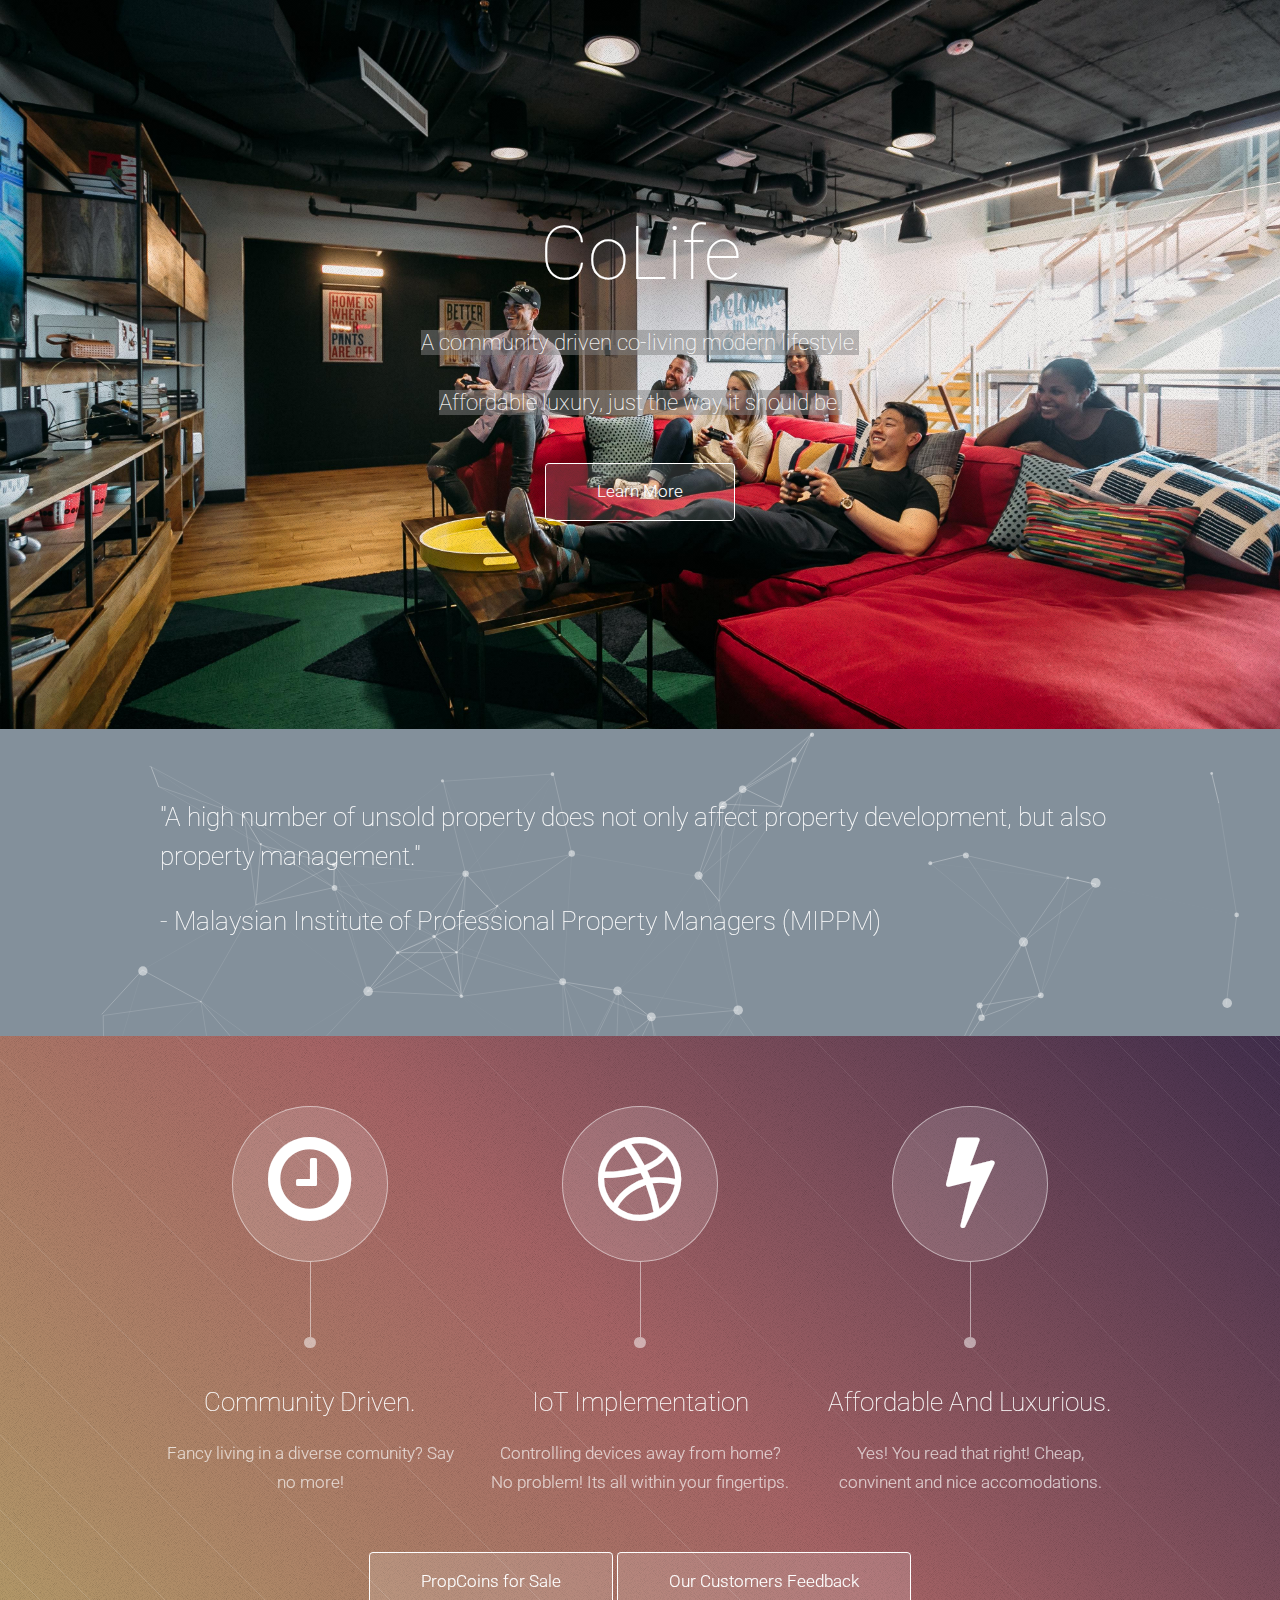
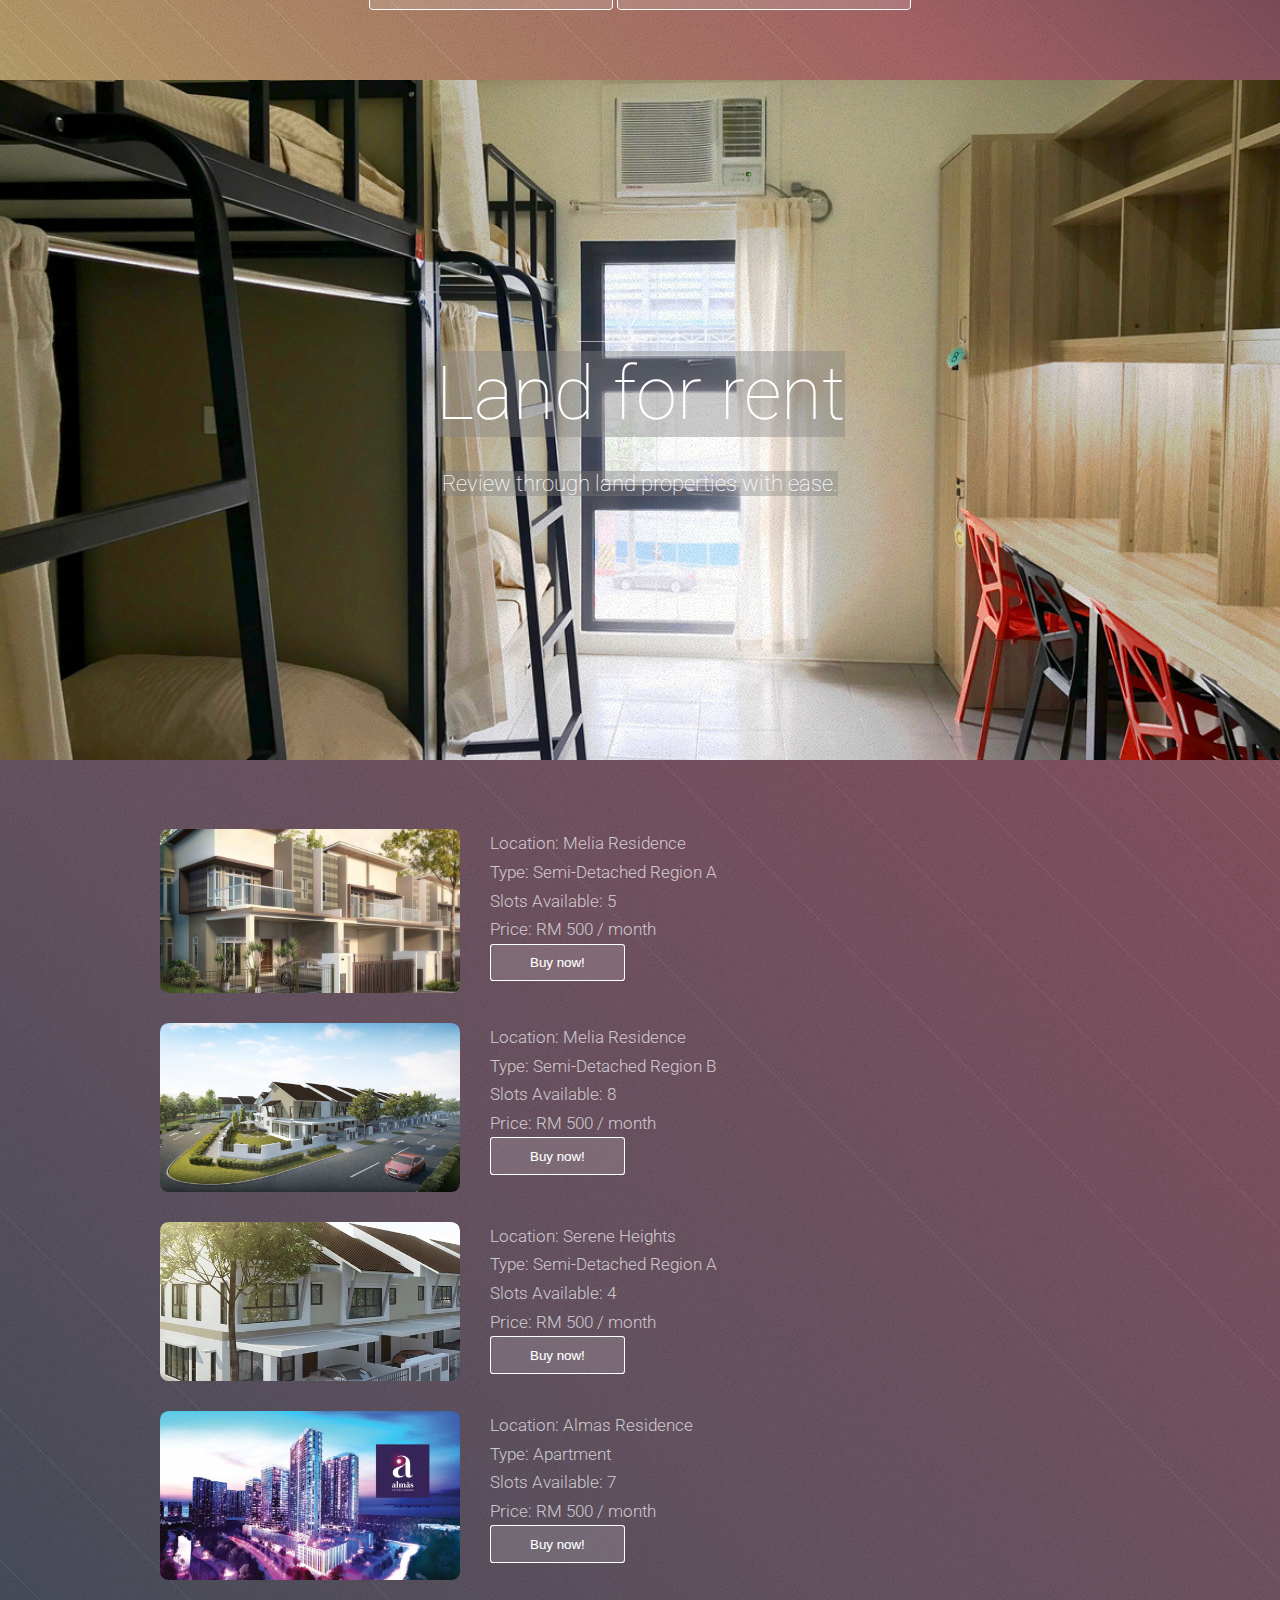
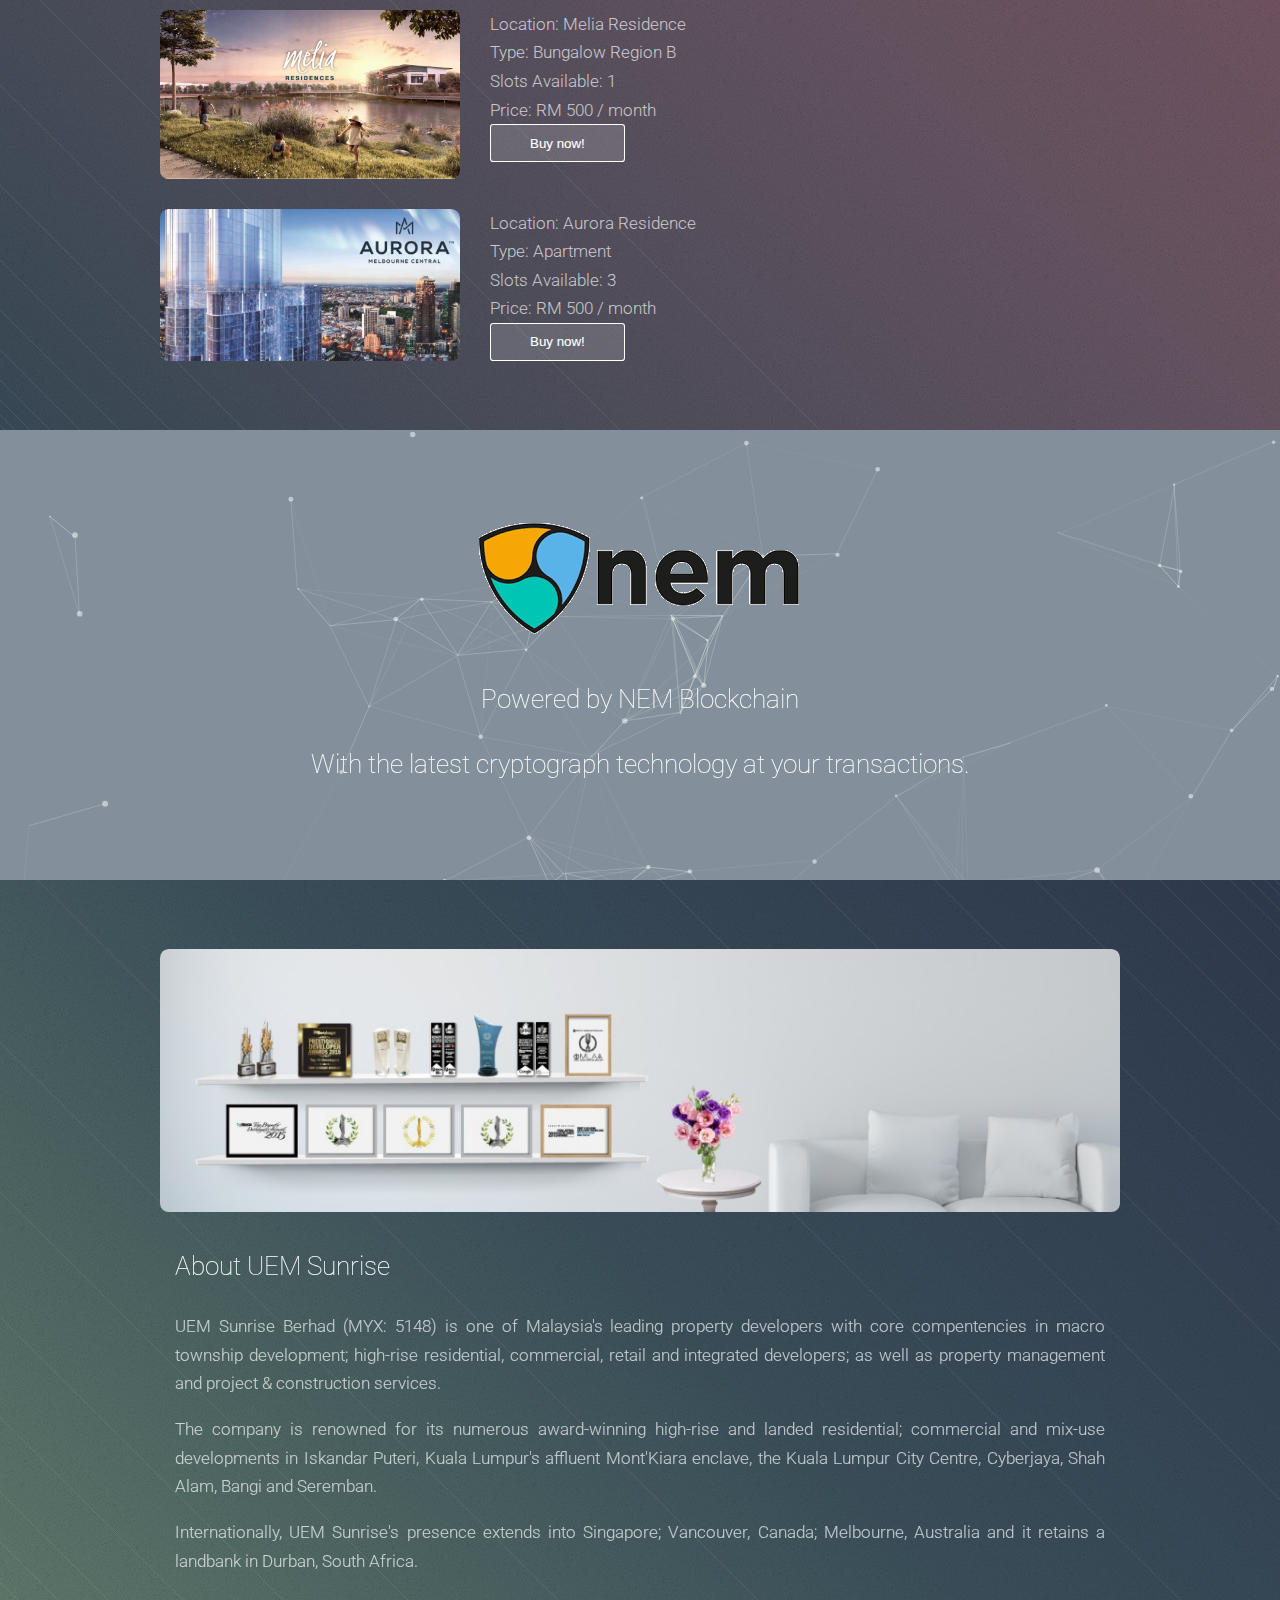
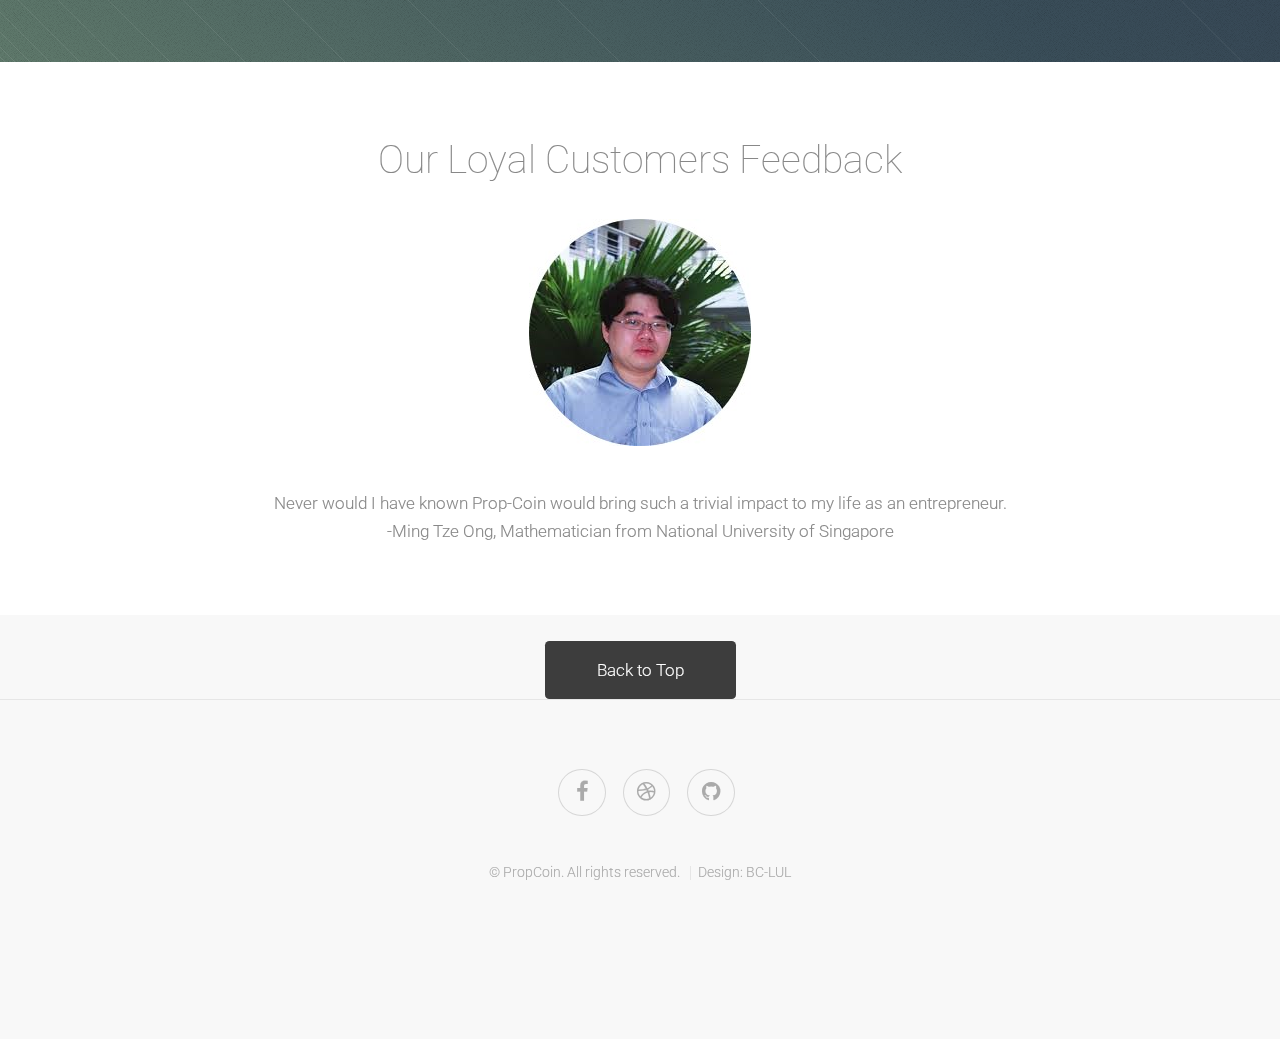
==== index.html @ ca96c5ba "lul" ====
﻿<!DOCTYPE HTML>
<!--
	Tessellate by HTML5 UP
	html5up.net | @ajlkn
	Free for personal and commercial use under the CCA 3.0 license (html5up.net/license)
-->
<html>
<head>
    <title>PI LUL - CoLife</title>
    <meta charset="utf-8" />
    <meta name="viewport" content="width=device-width, initial-scale=1, user-scalable=no" />
    <link rel="stylesheet" href="assets/css/main.css" />
	<link rel="shortcut icon" type="image/x-icon" href="https://static.squarespace.com/universal/default-favicon.ico">
</head>
<body class="is-preload">

    <!-- Header -->
    <section id="header" class="dark">
        <header>
            <h1>CoLife</h1>
            <p><span>A community driven co-living modern lifestyle.</span></p>
            <p><span>Affordable luxury, just the way it should be.</span></p>
        </header>
        <footer>
            <a href="#first" class="button scrolly">Learn More</a>
        </footer>
    </section>
    <!-- First -->
    <section id="first" class="main">
        <div class="content">
            <div id="particles-js"></div> 
            <div class="container">
                <h3 style="color:white" >"A high number of unsold property does not only affect property development, but also property management."</h3>
                <h3 style="color:white" >- Malaysian Institute of Professional Property Managers (MIPPM)</h3>
            </div>
        </div>
        <div class="content dark style1 featured">
            <div class="container">
                <div class="row">
                    <div class="col-4 col-12-narrow">
                        <section>
                            <span class="feature-icon"><span class="icon fa-clock-o"></span></span>
                            <header>
                                <h3>Community Driven.</h3>
                            </header>
                            <p>Fancy living in a diverse comunity? Say no more! </p>
                        </section>
                    </div>
                    <div class="col-4 col-12-narrow">
                        <section>
                            <span class="feature-icon"><span class="icon fa-dribbble"></span></span>
                            <header>
                                <h3>IoT Implementation</h3>
                            </header>
                            <p>Controlling devices away from home? No problem! Its all within your fingertips.</p>
                        </section>
                    </div>
                    <div class="col-4 col-12-narrow">
                        <section>
                            <span class="feature-icon"><span class="icon fa-bolt"></span></span>
                            <header>
                                <h3>Affordable And Luxurious.</h3>
                            </header>
                            <p>Yes! You read that right! Cheap, convinent and nice accomodations. </p>
                        </section>
                    </div>
                    <div class="col-12">
                        <footer>
                            <a href="#secondhalf" class="button scrolly">PropCoins for Sale</a>
                            <a href="#second" class="button scrolly">Our Customers Feedback</a>
                        </footer>
                    </div>
                </div>
            </div>
        </div>
    </section>

    <!--secondhalf-->
    <section id="secondhalf" class="main">
            <div id="body" class="dark" >
                <header>
                    <h2>__________________</h2>
                    <h1><span>Land for rent</span></h1>
                    <p><span>Review through land properties with ease.</span></p>
                </header>
            </div>
        <div class="content dark style2">
            <div class="container">
                <div class="row">
                    <div class="col-8 col-12-narrow">
                        <div class="row">
                            <div class="col-6"><a href="property.html" class="image fit"><img src="images/Melia_Thumbnail.jpg" alt="" /></a></div>
                            
							<div class="col-6">
                                <ln>
                                    Location: Melia Residence 
                                </ln>
                                <br />
                                <ln>
                                    Type: Semi-Detached Region A
                                </ln>
                                <br />
                                <ln>
                                    Slots Available: 5
                                </ln>
                                <br />
                                <ln>
                                    Price: RM 500 / month
                                </ln>
                                <br>
								<button onclick="location.href='property.html'">Buy now!</button>
                            </div>
                            <div class="col-6"><a href="property.html" class="image fit"><img src="images/Dahlia-Type-A-1-1-1024x576.jpg" alt="" /></a></div>
                            <div class="col-6">
                                <ln>
                                    Location: Melia Residence
                                </ln>
                                <br />
                                <ln>
                                    Type: Semi-Detached Region B
                                </ln>
                                <br />
                                <ln>
                                    Slots Available: 8
                                </ln>
                                <br />
                                <ln>
                                    Price: RM 500 / month
                                </ln>
                                <br>
                                <button onclick="location.href='property.html'">Buy now!</button>
                            </div>
                            <div class="col-6"><a href="property.html" class="image fit"><img src="images/Dahlia-Type-B-711x300.jpg" alt="" /></a></div>
                            <div class="col-6">
                                <ln>
                                    Location: Serene Heights
                                </ln>
                                <br />
                                <ln>
                                    Type: Semi-Detached Region A
                                </ln>
                                <br />
                                <ln>
                                    Slots Available: 4
                                </ln>
                                <br />
                                <ln>
                                    Price: RM 500 / month
                                </ln>
                                <br>
                                <button onclick="location.href='property.html'">Buy now!</button>
                            </div>
                            <div class="col-6"><a href="property.html" class="image fit"><img src="images/Almas-1024x576.jpg" alt="" /></a></div>
                            <div class="col-6">
                                <ln>
                                    Location: Almas Residence
                                </ln>
                                <br />
                                <ln>
                                    Type: Apartment
                                </ln>
                                <br />
                                <ln>
                                    Slots Available: 7
                                </ln>
                                <br />
                                <ln>
                                    Price: RM 500 / month
                                </ln>
                                <br>
                                <button onclick="location.href='property.html'">Buy now!</button>
                            </div>
                            <div class="col-6"><a href="property.html" class="image fit"><img src="images/Melia.jpg" alt="" /></a></div>
                            <div class="col-6">
                                <ln>
                                    Location: Melia Residence
                                </ln>
                                <br />
                                <ln>
                                    Type: Bungalow Region B
                                </ln>
                                <br />
                                <ln>
                                    Slots Available: 1
                                </ln>
                                <br />
                                <ln>
                                    Price: RM 500 / month
                                </ln>
                                <br>
                                <button onclick="location.href='property.html'">Buy now!</button>
                            </div>
                            <div class="col-6"><a href="property.html" class="image fit"><img src="images/Banner_Aurora_Facade-To-Gardens-970x400.jpg" alt="" /></a></div>
                            <div class="col-6">
                                <ln>
                                    Location: Aurora Residence
                                </ln>
                                <br />
                                <ln>
                                    Type: Apartment
                                </ln>
                                <br />
                                <ln>
                                    Slots Available: 3
                                </ln>
                                <br />
                                <ln>
                                    Price: RM 500 / month
                                </ln>
                                <br>
                                <button onclick="location.href='property.html'">Buy now!</button>
                            </div>
                        </div>
                    </div>
                </div>
            </div>
        </div>
    </section>
    <!-- Third -->
    <section id="third" class="main">
            <div class="content">
                <div id="particles-js2"></div> 
                <div class="container">
                    <img src="images/nem_logo.png" style="display:block; margin-left:auto;margin-right:auto" alt=""/>
                    <br>
                    <h3 style="color:white;text-align:center;" >Powered by NEM Blockchain</h3>
                    <h3 style="color:white;text-align: center;" >With the latest cryptograph technology at your transactions.</h3>
                </div>
            </div>
        <div class="content dark style3">
            <div class="container">
                <span class="image featured"><img src="images/AWARDS-RTECOGNITION-1024x281.jpg"/></span>
                <div class="row">
                    <div class="container">
                        <h3>About UEM Sunrise</h3>
                        <p>
                            UEM Sunrise Berhad (MYX: 5148) is one of Malaysia's leading property developers with core compentencies in macro township development; high-rise residential, commercial, retail and integrated developers; as well as property management and project & construction services.
                        </p>
                        <p>
                            The company is renowned for its numerous award-winning high-rise and landed residential; commercial and mix-use developments in Iskandar Puteri, Kuala Lumpur's affluent Mont'Kiara enclave, the Kuala Lumpur City Centre, Cyberjaya, Shah Alam, Bangi and Seremban.
                        </p>
                        <p>
                            Internationally, UEM Sunrise's presence extends into Singapore; Vancouver, Canada; Melbourne, Australia and it retains a landbank in Durban, South Africa.
                        </p>
                    </div>
                </div>
            </div>
        </div>
    </section>

    <!-- Basic Elements -->

    <section class="main">
     <!--   <div id="body2" class="dark" >
            <header>
                <h2>__________________</h2>
                <h1><span>Trace the Trend</span></h1>
                <p><span>Review all transactions worldwide, realtime with full transparency.</span></p>
            </header>
        </div>
        <div class="content style1 dark">
            <div class="container">
                <section>
                    <header>
                        <h3>Recent Purchases</h3>
                    </header>
                    <div class="table-wrapper">
                        <table class="default">
                            <thead>
                                <tr>
                                    <th>Timestamp</th>
                                    <th>Name</th>
                                    <th>Coins Purchased</th>
                                    <th>Amount</th>
                                </tr>
                            </thead>
                            <tbody>
                                <tr>
                                    <td>20180916_1456</td>
                                    <td>Ong Ming Tze</td>
                                    <td>propcoin.UEM_Msia:Melia_ResidenceA</td>
                                    <td>28</td>
                                </tr>
                                <tr>
                                    <td>20180916_1752</td>
                                    <td>Neil Stephan</td>
                                    <td>propcoin.UEM_Msia:Serene_Heights</td>
                                    <td>40</td>
                                </tr>
                                <tr>
                                    <td>20180916_1826</td>
                                    <td>Fred Wonder</td>
                                    <td>propcoin.UEM_Msia:Almas_Residence</td>
                                    <td>60</td>
                                </tr>
                                </tr>
                            </tbody>
                        </table>
                    </div>
                </section>
            </div>
        </div>
    </section>-->

    <!-- Second -->
    <section id="second" class="main">
        <header>
            <div class="container">
                <h2 style="color:#888">Our Loyal Customers Feedback</h2>
                <br />
                <img src="images/download.jpg" />
                <p>
                    Never would I have known Prop-Coin would bring such a trivial impact to my life as an entrepreneur.<br />
                    -Ming Tze Ong, Mathematician from National University of Singapore
                </p>
            </div>
        </header>
        <div class="featured">
            <div class="col-12">
                <footer>
                    <a href="#header" class="button scrolly">Back to Top</a>
                </footer>
            </div>
        </div>
    </section>

    <!-- Footer -->
    <section id="footer">
        <ul class="icons">
            <li><a href="https://www.facebook.com/LUL-Enterprise-313618616138413/" class="icon fa-facebook"><span class="label">Facebook</span></a></li>
            <li><a href="https://hankrobot.wordpress.com/2018/09/17/prop-coins-by-chia-tze-hank-ivan-ling-ting-yang-do-wen-rei-delveer-singh-and-khee-ri-han/" class="icon fa-dribbble"><span class="label">Dribbble</span></a></li>
            <li><a href="https://github.com/HankRobot/BC-LUL" class="icon fa-github"><span class="label">GitHub</span></a></li>
        </ul>
        <div class="copyright">
            <ul class="menu">
                <li>&copy; PropCoin. All rights reserved.</li>
                <li>Design: BC-LUL</li>
            </ul>
        </div>
    </section>

    <!-- Scripts -->
    <script src="assets/js/jquery.min.js"></script>
    <script src="assets/js/jquery.scrolly.min.js"></script>
    <script src="assets/js/browser.min.js"></script>
    <script src="assets/js/breakpoints.min.js"></script>
    <script src="assets/js/util.js"></script>
    <script src="assets/js/main.js"></script>
    <script type="text/javascript" src="particles.js"></script>   
    <script type="text/javascript" src="app.js"></script>
</body>
</html>
---- assets/css/main.css ----
@import url("font-awesome.min.css");
@import url("https://fonts.googleapis.com/css?family=Roboto:100,100italic,300,300italic,400,400italic");

/*
	Tessellate by HTML5 UP
	html5up.net | @ajlkn
	Free for personal and commercial use under the CCA 3.0 license (html5up.net/license)
*/

html, body, div, span, applet, object,
iframe, h1, h2, h3, h4, h5, h6, p, blockquote,
pre, a, abbr, acronym, address, big, cite,
code, del, dfn, em, img, ins, kbd, q, s, samp,
small, strike, strong, sub, sup, tt, var, b,
u, i, center, dl, dt, dd, ol, ul, li, fieldset,
form, label, legend, table, caption, tbody,
tfoot, thead, tr, th, td, article, aside,
canvas, details, embed, figure, figcaption,
footer, header, hgroup, menu, nav, output, ruby,
section, summary, time, mark, audio, video {
	margin: 0;
	padding: 0;
	border: 0;
	font-size: 100%;
	font: inherit;
	vertical-align: baseline;}

article, aside, details, figcaption, figure,
footer, header, hgroup, menu, nav, section {
	display: block;}

body {
	line-height: 1;
}

ol, ul {
	list-style: none;
}

blockquote, q {
	quotes: none;
}

	blockquote:before, blockquote:after, q:before, q:after {
		content: '';
		content: none;
	}

table {
	border-collapse: collapse;
	border-spacing: 0;
}

body {
	-webkit-text-size-adjust: none;
}

mark {
	background-color: transparent;
	color: inherit;
}

input::-moz-focus-inner {
	border: 0;
	padding: 0;
}

input, select, textarea {
	-moz-appearance: none;
	-webkit-appearance: none;
	-ms-appearance: none;
	appearance: none;
}


/* Basic */

	@-ms-viewport {
		width: device-width;
	}

	html {
		box-sizing: border-box;
	}

	*, *:before, *:after {
		box-sizing: inherit;
	}
	
	body {
		background: #F8F8F8;
		font-family: 'Roboto', sans-serif;
		font-weight: 300;
		font-size: 17pt;
		line-height: 1.75em;
		color: #888;
		-webkit-text-stroke: 0.1px;
	}

		body.is-preload *, body.is-preload *:before, body.is-preload *:after {
			-moz-animation: none !important;
			-webkit-animation: none !important;
			-ms-animation: none !important;
			animation: none !important;
			-moz-transition: none !important;
			-webkit-transition: none !important;
			-ms-transition: none !important;
			transition: none !important;
		}

	.dark {
		color: #aaa;
		color: rgba(255, 255, 255, 0.65);
	}

	input, textarea, select {
		font-family: 'Roboto', sans-serif;
		font-weight: 300;
		font-size: 17pt;
		line-height: 1.75em;
		color: #888;
		-webkit-text-stroke: 0.1px;
	}

	h1, h2, h3, h4, h5, h6 {
		color:white;
		margin: 0 0 1em 0;
		font-weight: 100;
		line-height: 1.5em;
	}

	h1 a, h2 a, h3 a, h4 a, h5 a, h6 a {
		color: inherit;
		text-decoration: none;
	}

	.dark h1, .dark h2, .dark h3, .dark h4, .dark h5, .dark h6 {
		color: #fff;
	}

	strong, b {
		font-weight: 400;
		color: inherit;
	}

	.dark strong, .dark b {
		color: #fff;
		color: rgba(255, 255, 255, 0.85);
	}

	em, i {
		font-style: italic;
	}

	a {
		-moz-transition: border-bottom-color 0.25s ease-in-out;
		-webkit-transition: border-bottom-color 0.25s ease-in-out;
		-ms-transition: border-bottom-color 0.25s ease-in-out;
		transition: border-bottom-color 0.25s ease-in-out;
		color: inherit;
		text-decoration: none;
		border-bottom: dotted 1px rgba(0, 0, 0, 0.25);
	}

		a:hover {
			border-bottom-color: rgba(0, 0, 0, 0);
		}

	.dark a {
		color: #fff;
		border-bottom-color: rgba(255, 255, 255, 0.5);
	}

		.dark a:hover {
			border-bottom-color: rgba(255, 255, 255, 0);
		}

	sub {
		position: relative;
		top: 0.5em;
		font-size: 0.8em;
	}

	sup {
		position: relative;
		top: -0.5em;
		font-size: 0.8em;
	}

	hr {
		border: 0;
		border-top: solid 1px #e6e6e6;
		margin: 2em 0 2em 0;
	}

	.dark hr {
		border-top-color: rgba(255, 255, 255, 0.5);
	}

	blockquote {
		border-left: solid 0.25em #e6e6e6;
		padding: 1em 0 1em 2em;
		font-style: italic;
	}

	.dark blockquote {
		border-left-color: rgba(255, 255, 255, 0.5);
	}

	p, ul, ol, dl, table {
		margin-bottom: 1em;
	}

	p {
		text-align: justify;
	}

	header {
		margin-bottom: 1em;
	}

		header h1, header h2, header h3, header h4, header h5, header h6 {
			margin: 0;
		}

		header p {
			display: block;
			margin: 0;
			padding: 0.25em 0 0.5em 0;
		}

	footer {
		padding-top: 1.5em;
	}

	br.clear {
		clear: both;
	}

	.featured {
		text-align: center;
	}

		.featured p {
			text-align: center;
		}

/* Container */


	.container {
		margin: 0 auto;
		padding: 0;
		max-width: 100%;
		width: 1360px;
		z-index: 1;
	}
		.container.medium {
			width: 1020px;
		}

		@media screen and (max-width: 1680px) {

			.container {
				width: 1200px;
			}

				.container.medium {
					width: 900px;
				}

		}

		@media screen and (max-width: 1280px) {

			.container {
				width: 960px;
			}

				.container.medium {
					width: 720px;
				}

		}

		@media screen and (max-width: 1000px) {

			.container {
				width: 100% !important;
			}

		}

/* Row */

	.row {
		display: flex;
		flex-wrap: wrap;
		box-sizing: border-box;
		align-items: stretch;
	}

		.row > * {
			box-sizing: border-box;
		}

		.row.gtr-uniform > * > :last-child {
			margin-bottom: 0;
		}

		.row.aln-left {
			justify-content: flex-start;
		}

		.row.aln-center {
			justify-content: center;
		}

		.row.aln-right {
			justify-content: flex-end;
		}

		.row.aln-top {
			align-items: flex-start;
		}

		.row.aln-middle {
			align-items: center;
		}

		.row.aln-bottom {
			align-items: flex-end;
		}

		.row > .imp {
			order: -1;
		}

		.row > .col-1 {
			width: 8.3333333333%;
		}

		.row > .off-1 {
			margin-left: 8.3333333333%;
		}

		.row > .col-2 {
			width: 16.6666666667%;
		}

		.row > .off-2 {
			margin-left: 16.6666666667%;
		}

		.row > .col-3 {
			width: 25%;
		}

		.row > .off-3 {
			margin-left: 25%;
		}

		.row > .col-4 {
			width: 33.3333333333%;
		}

		.row > .off-4 {
			margin-left: 33.3333333333%;
		}

		.row > .col-5 {
			width: 41.6666666667%;
		}

		.row > .off-5 {
			margin-left: 41.6666666667%;
		}

		.row > .col-6 {
			width: 50%;
		}

		.row > .off-6 {
			margin-left: 50%;
		}

		.row > .col-7 {
			width: 58.3333333333%;
		}

		.row > .off-7 {
			margin-left: 58.3333333333%;
		}

		.row > .col-8 {
			width: 66.6666666667%;
		}

		.row > .off-8 {
			margin-left: 66.6666666667%;
		}

		.row > .col-9 {
			width: 75%;
		}

		.row > .off-9 {
			margin-left: 75%;
		}

		.row > .col-10 {
			width: 83.3333333333%;
		}

		.row > .off-10 {
			margin-left: 83.3333333333%;
		}

		.row > .col-11 {
			width: 91.6666666667%;
		}

		.row > .off-11 {
			margin-left: 91.6666666667%;
		}

		.row > .col-12 {
			width: 100%;
		}

		.row > .off-12 {
			margin-left: 100%;
		}

		.row.gtr-0 {
			margin-top: 0px;
			margin-left: 0px;
		}

			.row.gtr-0 > * {
				padding: 0px 0 0 0px;
			}

			.row.gtr-0.gtr-uniform {
				margin-top: 0px;
			}

				.row.gtr-0.gtr-uniform > * {
					padding-top: 0px;
				}

		.row.gtr-25 {
			margin-top: -12.5px;
			margin-left: -12.5px;
		}

			.row.gtr-25 > * {
				padding: 12.5px 0 0 12.5px;
			}

			.row.gtr-25.gtr-uniform {
				margin-top: -12.5px;
			}

				.row.gtr-25.gtr-uniform > * {
					padding-top: 12.5px;
				}

		.row.gtr-50 {
			margin-top: -25px;
			margin-left: -25px;
		}

			.row.gtr-50 > * {
				padding: 25px 0 0 25px;
			}

			.row.gtr-50.gtr-uniform {
				margin-top: -25px;
			}

				.row.gtr-50.gtr-uniform > * {
					padding-top: 25px;
				}

		.row {
			margin-top: -50px;
			margin-left: -50px;
		}

			.row > * {
				padding: 50px 0 0 50px;
			}

			.row.gtr-uniform {
				margin-top: -50px;
			}

				.row.gtr-uniform > * {
					padding-top: 50px;
				}

		.row.gtr-150 {
			margin-top: -75px;
			margin-left: -75px;
		}

			.row.gtr-150 > * {
				padding: 75px 0 0 75px;
			}

			.row.gtr-150.gtr-uniform {
				margin-top: -75px;
			}

				.row.gtr-150.gtr-uniform > * {
					padding-top: 75px;
				}

		.row.gtr-200 {
			margin-top: -100px;
			margin-left: -100px;
		}

			.row.gtr-200 > * {
				padding: 100px 0 0 100px;
			}

			.row.gtr-200.gtr-uniform {
				margin-top: -100px;
			}

				.row.gtr-200.gtr-uniform > * {
					padding-top: 100px;
				}

		@media screen and (max-width: 1680px) {

			.row {
				display: flex;
				flex-wrap: wrap;
				box-sizing: border-box;
				align-items: stretch;
			}

				.row > * {
					box-sizing: border-box;
				}

				.row.gtr-uniform > * > :last-child {
					margin-bottom: 0;
				}

				.row.aln-left {
					justify-content: flex-start;
				}

				.row.aln-center {
					justify-content: center;
				}

				.row.aln-right {
					justify-content: flex-end;
				}

				.row.aln-top {
					align-items: flex-start;
				}

				.row.aln-middle {
					align-items: center;
				}

				.row.aln-bottom {
					align-items: flex-end;
				}

				.row > .imp-wide {
					order: -1;
				}

				.row > .col-1-wide {
					width: 8.3333333333%;
				}

				.row > .off-1-wide {
					margin-left: 8.3333333333%;
				}

				.row > .col-2-wide {
					width: 16.6666666667%;
				}

				.row > .off-2-wide {
					margin-left: 16.6666666667%;
				}

				.row > .col-3-wide {
					width: 25%;
				}

				.row > .off-3-wide {
					margin-left: 25%;
				}

				.row > .col-4-wide {
					width: 33.3333333333%;
				}

				.row > .off-4-wide {
					margin-left: 33.3333333333%;
				}

				.row > .col-5-wide {
					width: 41.6666666667%;
				}

				.row > .off-5-wide {
					margin-left: 41.6666666667%;
				}

				.row > .col-6-wide {
					width: 50%;
				}

				.row > .off-6-wide {
					margin-left: 50%;
				}

				.row > .col-7-wide {
					width: 58.3333333333%;
				}

				.row > .off-7-wide {
					margin-left: 58.3333333333%;
				}

				.row > .col-8-wide {
					width: 66.6666666667%;
				}

				.row > .off-8-wide {
					margin-left: 66.6666666667%;
				}

				.row > .col-9-wide {
					width: 75%;
				}

				.row > .off-9-wide {
					margin-left: 75%;
				}

				.row > .col-10-wide {
					width: 83.3333333333%;
				}

				.row > .off-10-wide {
					margin-left: 83.3333333333%;
				}

				.row > .col-11-wide {
					width: 91.6666666667%;
				}

				.row > .off-11-wide {
					margin-left: 91.6666666667%;
				}

				.row > .col-12-wide {
					width: 100%;
				}

				.row > .off-12-wide {
					margin-left: 100%;
				}

				.row.gtr-0 {
					margin-top: 0px;
					margin-left: 0px;
				}

					.row.gtr-0 > * {
						padding: 0px 0 0 0px;
					}

					.row.gtr-0.gtr-uniform {
						margin-top: 0px;
					}

						.row.gtr-0.gtr-uniform > * {
							padding-top: 0px;
						}

				.row.gtr-25 {
					margin-top: -10px;
					margin-left: -10px;
				}

					.row.gtr-25 > * {
						padding: 10px 0 0 10px;
					}

					.row.gtr-25.gtr-uniform {
						margin-top: -10px;
					}

						.row.gtr-25.gtr-uniform > * {
							padding-top: 10px;
						}

				.row.gtr-50 {
					margin-top: -20px;
					margin-left: -20px;
				}

					.row.gtr-50 > * {
						padding: 20px 0 0 20px;
					}

					.row.gtr-50.gtr-uniform {
						margin-top: -20px;
					}

						.row.gtr-50.gtr-uniform > * {
							padding-top: 20px;
						}

				.row {
					margin-top: -40px;
					margin-left: -40px;
				}

					.row > * {
						padding: 40px 0 0 40px;
					}

					.row.gtr-uniform {
						margin-top: -40px;
					}

						.row.gtr-uniform > * {
							padding-top: 40px;
						}

				.row.gtr-150 {
					margin-top: -60px;
					margin-left: -60px;
				}

					.row.gtr-150 > * {
						padding: 60px 0 0 60px;
					}

					.row.gtr-150.gtr-uniform {
						margin-top: -60px;
					}

						.row.gtr-150.gtr-uniform > * {
							padding-top: 60px;
						}

				.row.gtr-200 {
					margin-top: -80px;
					margin-left: -80px;
				}

					.row.gtr-200 > * {
						padding: 80px 0 0 80px;
					}

					.row.gtr-200.gtr-uniform {
						margin-top: -80px;
					}

						.row.gtr-200.gtr-uniform > * {
							padding-top: 80px;
						}

		}

		@media screen and (max-width: 1280px) {

			.row {
				display: flex;
				flex-wrap: wrap;
				box-sizing: border-box;
				align-items: stretch;
			}

				.row > * {
					box-sizing: border-box;
				}

				.row.gtr-uniform > * > :last-child {
					margin-bottom: 0;
				}

				.row.aln-left {
					justify-content: flex-start;
				}

				.row.aln-center {
					justify-content: center;
				}

				.row.aln-right {
					justify-content: flex-end;
				}

				.row.aln-top {
					align-items: flex-start;
				}

				.row.aln-middle {
					align-items: center;
				}

				.row.aln-bottom {
					align-items: flex-end;
				}

				.row > .imp-normal {
					order: -1;
				}

				.row > .col-1-normal {
					width: 8.3333333333%;
				}

				.row > .off-1-normal {
					margin-left: 8.3333333333%;
				}

				.row > .col-2-normal {
					width: 16.6666666667%;
				}

				.row > .off-2-normal {
					margin-left: 16.6666666667%;
				}

				.row > .col-3-normal {
					width: 25%;
				}

				.row > .off-3-normal {
					margin-left: 25%;
				}

				.row > .col-4-normal {
					width: 33.3333333333%;
				}

				.row > .off-4-normal {
					margin-left: 33.3333333333%;
				}

				.row > .col-5-normal {
					width: 41.6666666667%;
				}

				.row > .off-5-normal {
					margin-left: 41.6666666667%;
				}

				.row > .col-6-normal {
					width: 50%;
				}

				.row > .off-6-normal {
					margin-left: 50%;
				}

				.row > .col-7-normal {
					width: 58.3333333333%;
				}

				.row > .off-7-normal {
					margin-left: 58.3333333333%;
				}

				.row > .col-8-normal {
					width: 66.6666666667%;
				}

				.row > .off-8-normal {
					margin-left: 66.6666666667%;
				}

				.row > .col-9-normal {
					width: 75%;
				}

				.row > .off-9-normal {
					margin-left: 75%;
				}

				.row > .col-10-normal {
					width: 83.3333333333%;
				}

				.row > .off-10-normal {
					margin-left: 83.3333333333%;
				}

				.row > .col-11-normal {
					width: 91.6666666667%;
				}

				.row > .off-11-normal {
					margin-left: 91.6666666667%;
				}

				.row > .col-12-normal {
					width: 100%;
				}

				.row > .off-12-normal {
					margin-left: 100%;
				}

				.row.gtr-0 {
					margin-top: 0px;
					margin-left: 0px;
				}

					.row.gtr-0 > * {
						padding: 0px 0 0 0px;
					}

					.row.gtr-0.gtr-uniform {
						margin-top: 0px;
					}

						.row.gtr-0.gtr-uniform > * {
							padding-top: 0px;
						}

				.row.gtr-25 {
					margin-top: -7.5px;
					margin-left: -7.5px;
				}

					.row.gtr-25 > * {
						padding: 7.5px 0 0 7.5px;
					}

					.row.gtr-25.gtr-uniform {
						margin-top: -7.5px;
					}

						.row.gtr-25.gtr-uniform > * {
							padding-top: 7.5px;
						}

				.row.gtr-50 {
					margin-top: -15px;
					margin-left: -15px;
				}

					.row.gtr-50 > * {
						padding: 15px 0 0 15px;
					}

					.row.gtr-50.gtr-uniform {
						margin-top: -15px;
					}

						.row.gtr-50.gtr-uniform > * {
							padding-top: 15px;
						}

				.row {
					margin-top: -30px;
					margin-left: -30px;
				}

					.row > * {
						padding: 30px 0 0 30px;
					}

					.row.gtr-uniform {
						margin-top: -30px;
					}

						.row.gtr-uniform > * {
							padding-top: 30px;
						}

				.row.gtr-150 {
					margin-top: -45px;
					margin-left: -45px;
				}

					.row.gtr-150 > * {
						padding: 45px 0 0 45px;
					}

					.row.gtr-150.gtr-uniform {
						margin-top: -45px;
					}

						.row.gtr-150.gtr-uniform > * {
							padding-top: 45px;
						}

				.row.gtr-200 {
					margin-top: -60px;
					margin-left: -60px;
				}

					.row.gtr-200 > * {
						padding: 60px 0 0 60px;
					}

					.row.gtr-200.gtr-uniform {
						margin-top: -60px;
					}

						.row.gtr-200.gtr-uniform > * {
							padding-top: 60px;
						}

		}

		@media screen and (max-width: 1000px) {

			.row {
				display: flex;
				flex-wrap: wrap;
				box-sizing: border-box;
				align-items: stretch;
			}

				.row > * {
					box-sizing: border-box;
				}

				.row.gtr-uniform > * > :last-child {
					margin-bottom: 0;
				}

				.row.aln-left {
					justify-content: flex-start;
				}

				.row.aln-center {
					justify-content: center;
				}

				.row.aln-right {
					justify-content: flex-end;
				}

				.row.aln-top {
					align-items: flex-start;
				}

				.row.aln-middle {
					align-items: center;
				}

				.row.aln-bottom {
					align-items: flex-end;
				}

				.row > .imp-narrow {
					order: -1;
				}

				.row > .col-1-narrow {
					width: 8.3333333333%;
				}

				.row > .off-1-narrow {
					margin-left: 8.3333333333%;
				}

				.row > .col-2-narrow {
					width: 16.6666666667%;
				}

				.row > .off-2-narrow {
					margin-left: 16.6666666667%;
				}

				.row > .col-3-narrow {
					width: 25%;
				}

				.row > .off-3-narrow {
					margin-left: 25%;
				}

				.row > .col-4-narrow {
					width: 33.3333333333%;
				}

				.row > .off-4-narrow {
					margin-left: 33.3333333333%;
				}

				.row > .col-5-narrow {
					width: 41.6666666667%;
				}

				.row > .off-5-narrow {
					margin-left: 41.6666666667%;
				}

				.row > .col-6-narrow {
					width: 50%;
				}

				.row > .off-6-narrow {
					margin-left: 50%;
				}

				.row > .col-7-narrow {
					width: 58.3333333333%;
				}

				.row > .off-7-narrow {
					margin-left: 58.3333333333%;
				}

				.row > .col-8-narrow {
					width: 66.6666666667%;
				}

				.row > .off-8-narrow {
					margin-left: 66.6666666667%;
				}

				.row > .col-9-narrow {
					width: 75%;
				}

				.row > .off-9-narrow {
					margin-left: 75%;
				}

				.row > .col-10-narrow {
					width: 83.3333333333%;
				}

				.row > .off-10-narrow {
					margin-left: 83.3333333333%;
				}

				.row > .col-11-narrow {
					width: 91.6666666667%;
				}

				.row > .off-11-narrow {
					margin-left: 91.6666666667%;
				}

				.row > .col-12-narrow {
					width: 100%;
				}

				.row > .off-12-narrow {
					margin-left: 100%;
				}

				.row.gtr-0 {
					margin-top: 0px;
					margin-left: 0px;
				}

					.row.gtr-0 > * {
						padding: 0px 0 0 0px;
					}

					.row.gtr-0.gtr-uniform {
						margin-top: 0px;
					}

						.row.gtr-0.gtr-uniform > * {
							padding-top: 0px;
						}

				.row.gtr-25 {
					margin-top: -6.25px;
					margin-left: -6.25px;
				}

					.row.gtr-25 > * {
						padding: 6.25px 0 0 6.25px;
					}

					.row.gtr-25.gtr-uniform {
						margin-top: -6.25px;
					}

						.row.gtr-25.gtr-uniform > * {
							padding-top: 6.25px;
						}

				.row.gtr-50 {
					margin-top: -12.5px;
					margin-left: -12.5px;
				}

					.row.gtr-50 > * {
						padding: 12.5px 0 0 12.5px;
					}

					.row.gtr-50.gtr-uniform {
						margin-top: -12.5px;
					}

						.row.gtr-50.gtr-uniform > * {
							padding-top: 12.5px;
						}

				.row {
					margin-top: -25px;
					margin-left: -25px;
				}

					.row > * {
						padding: 25px 0 0 25px;
					}

					.row.gtr-uniform {
						margin-top: -25px;
					}

						.row.gtr-uniform > * {
							padding-top: 25px;
						}

				.row.gtr-150 {
					margin-top: -37.5px;
					margin-left: -37.5px;
				}

					.row.gtr-150 > * {
						padding: 37.5px 0 0 37.5px;
					}

					.row.gtr-150.gtr-uniform {
						margin-top: -37.5px;
					}

						.row.gtr-150.gtr-uniform > * {
							padding-top: 37.5px;
						}

				.row.gtr-200 {
					margin-top: -50px;
					margin-left: -50px;
				}

					.row.gtr-200 > * {
						padding: 50px 0 0 50px;
					}

					.row.gtr-200.gtr-uniform {
						margin-top: -50px;
					}

						.row.gtr-200.gtr-uniform > * {
							padding-top: 50px;
						}

		}

		@media screen and (max-width: 736px) {

			.row {
				display: flex;
				flex-wrap: wrap;
				box-sizing: border-box;
				align-items: stretch;
			}

				.row > * {
					box-sizing: border-box;
				}

				.row.gtr-uniform > * > :last-child {
					margin-bottom: 0;
				}

				.row.aln-left {
					justify-content: flex-start;
				}

				.row.aln-center {
					justify-content: center;
				}

				.row.aln-right {
					justify-content: flex-end;
				}

				.row.aln-top {
					align-items: flex-start;
				}

				.row.aln-middle {
					align-items: center;
				}

				.row.aln-bottom {
					align-items: flex-end;
				}

				.row > .imp-mobile {
					order: -1;
				}

				.row > .col-1-mobile {
					width: 8.3333333333%;
				}

				.row > .off-1-mobile {
					margin-left: 8.3333333333%;
				}

				.row > .col-2-mobile {
					width: 16.6666666667%;
				}

				.row > .off-2-mobile {
					margin-left: 16.6666666667%;
				}

				.row > .col-3-mobile {
					width: 25%;
				}

				.row > .off-3-mobile {
					margin-left: 25%;
				}

				.row > .col-4-mobile {
					width: 33.3333333333%;
				}

				.row > .off-4-mobile {
					margin-left: 33.3333333333%;
				}

				.row > .col-5-mobile {
					width: 41.6666666667%;
				}

				.row > .off-5-mobile {
					margin-left: 41.6666666667%;
				}

				.row > .col-6-mobile {
					width: 50%;
				}

				.row > .off-6-mobile {
					margin-left: 50%;
				}

				.row > .col-7-mobile {
					width: 58.3333333333%;
				}

				.row > .off-7-mobile {
					margin-left: 58.3333333333%;
				}

				.row > .col-8-mobile {
					width: 66.6666666667%;
				}

				.row > .off-8-mobile {
					margin-left: 66.6666666667%;
				}

				.row > .col-9-mobile {
					width: 75%;
				}

				.row > .off-9-mobile {
					margin-left: 75%;
				}

				.row > .col-10-mobile {
					width: 83.3333333333%;
				}

				.row > .off-10-mobile {
					margin-left: 83.3333333333%;
				}

				.row > .col-11-mobile {
					width: 91.6666666667%;
				}

				.row > .off-11-mobile {
					margin-left: 91.6666666667%;
				}

				.row > .col-12-mobile {
					width: 100%;
				}

				.row > .off-12-mobile {
					margin-left: 100%;
				}

				.row.gtr-0 {
					margin-top: 0px;
					margin-left: 0px;
				}

					.row.gtr-0 > * {
						padding: 0px 0 0 0px;
					}

					.row.gtr-0.gtr-uniform {
						margin-top: 0px;
					}

						.row.gtr-0.gtr-uniform > * {
							padding-top: 0px;
						}

				.row.gtr-25 {
					margin-top: -5px;
					margin-left: -5px;
				}

					.row.gtr-25 > * {
						padding: 5px 0 0 5px;
					}

					.row.gtr-25.gtr-uniform {
						margin-top: -5px;
					}

						.row.gtr-25.gtr-uniform > * {
							padding-top: 5px;
						}

				.row.gtr-50 {
					margin-top: -10px;
					margin-left: -10px;
				}

					.row.gtr-50 > * {
						padding: 10px 0 0 10px;
					}

					.row.gtr-50.gtr-uniform {
						margin-top: -10px;
					}

						.row.gtr-50.gtr-uniform > * {
							padding-top: 10px;
						}

				.row {
					margin-top: -20px;
					margin-left: -20px;
				}

					.row > * {
						padding: 20px 0 0 20px;
					}

					.row.gtr-uniform {
						margin-top: -20px;
					}

						.row.gtr-uniform > * {
							padding-top: 20px;
						}

				.row.gtr-150 {
					margin-top: -30px;
					margin-left: -30px;
				}

					.row.gtr-150 > * {
						padding: 30px 0 0 30px;
					}

					.row.gtr-150.gtr-uniform {
						margin-top: -30px;
					}

						.row.gtr-150.gtr-uniform > * {
							padding-top: 30px;
						}

				.row.gtr-200 {
					margin-top: -40px;
					margin-left: -40px;
				}

					.row.gtr-200 > * {
						padding: 40px 0 0 40px;
					}

					.row.gtr-200.gtr-uniform {
						margin-top: -40px;
					}

						.row.gtr-200.gtr-uniform > * {
							padding-top: 40px;
						}

		}

/* Sections/Article */

	section,
	article {
		margin-bottom: 3em;
	}

	section > :last-child,
	article > :last-child,
	section:last-child,
	article:last-child {
		margin-bottom: 0;
	}

	.row > section,
	.row > article {
		margin-bottom: 0;
	}

/* Image */

	.image {
		position: relative;
		display: inline-block;
		border: 0;
	}

		.image:after {
			content: '';
			position: absolute;
			left: 0;
			top: 0;
			width: 100%;
			background: url("images/overlay.png");
		}

		.image img {
			display: block;
			width: 100%;
			border-radius: 0.5em;
		}

		.image.featured {
			display: block;
			width: 100%;
			margin: 0 0 2em 0;
		}

		.image.fit {
			display: block;
			width: 100%;
			height: auto;
		}

		.image.left {
			float: left;
			margin: 0 2em 2em 0;
		}

		.image.centered {
			display: block;
			margin: 0 0 2em 0;
		}

			.image.centered img {
				margin: 0 auto;
				width: auto;
			}

/* List */

	ul {
		list-style: disc;
		padding-left: 1em;
	}

		ul li {
			padding-left: 0.5em;
		}

	ol {
		list-style: decimal;
		padding-left: 1.25em;
	}

		ol li {
			padding-left: 0.25em;
		}

/* Icons */

	ul.icons {
		cursor: default;
		list-style: none;
		padding-left: 0;
	}

		ul.icons li {
			display: inline-block;
			padding-left: 0.75em;
		}

		ul.icons a {
			-moz-transition: background-color 0.25s ease-in-out;
			-webkit-transition: background-color 0.25s ease-in-out;
			-ms-transition: background-color 0.25s ease-in-out;
			transition: background-color 0.25s ease-in-out;
			display: inline-block;
			width: 2.75em;
			height: 2.75em;
			line-height: 2.8em;
			text-align: center;
			border: 0;
			box-shadow: inset 0 0 0 1px #e6e6e6;
			border-radius: 100%;
			color: #aaa;
		}

			ul.icons a:hover {
				background: rgba(0, 0, 0, 0.025);
			}

/* Menu */

	ul.menu {
		cursor: default;
		list-style: none;
		padding-left: 0;
	}

		ul.menu li {
			display: inline-block;
			line-height: 1em;
			border-left: solid 1px #e6e6e6;
			padding: 0 0 0 0.5em;
			margin: 0 0 0 0.5em;
		}

			ul.menu li:first-child {
				border-left: 0;
				padding-left: 0;
				margin-left: 0;
			}

/* Actions */

	ul.actions {
		display: -moz-flex;
		display: -webkit-flex;
		display: -ms-flex;
		display: flex;
		cursor: default;
		list-style: none;
		margin-left: -1em;
		padding-left: 0;
	}

		ul.actions li {
			padding: 0 0 0 1em;
			vertical-align: middle;
		}

		ul.actions.special {
			-moz-justify-content: center;
			-webkit-justify-content: center;
			-ms-justify-content: center;
			justify-content: center;
			width: 100%;
			margin-left: 0;
		}

			ul.actions.special li:first-child {
				padding-left: 0;
			}

		ul.actions.stacked {
			-moz-flex-direction: column;
			-webkit-flex-direction: column;
			-ms-flex-direction: column;
			flex-direction: column;
			margin-left: 0;
		}

			ul.actions.stacked li {
				padding: 1.25em 0 0 0;
			}

				ul.actions.stacked li:first-child {
					padding-top: 0;
				}

		ul.actions.fit {
			width: calc(100% + 1em);
		}

			ul.actions.fit li {
				-moz-flex-grow: 1;
				-webkit-flex-grow: 1;
				-ms-flex-grow: 1;
				flex-grow: 1;
				-moz-flex-shrink: 1;
				-webkit-flex-shrink: 1;
				-ms-flex-shrink: 1;
				flex-shrink: 1;
				width: 100%;
			}

				ul.actions.fit li > * {
					width: 100%;
				}

			ul.actions.fit.stacked {
				width: 100%;
			}

		@media screen and (max-width: 1000px) {

			ul.actions {
				-moz-justify-content: center;
				-webkit-justify-content: center;
				-ms-justify-content: center;
				justify-content: center;
				width: 100%;
				margin-left: 0;
			}

				ul.actions li:first-child {
					padding-left: 0;
				}

		}

		@media screen and (max-width: 736px) {

			ul.actions:not(.fixed) {
				-moz-flex-direction: column;
				-webkit-flex-direction: column;
				-ms-flex-direction: column;
				flex-direction: column;
				margin-left: 0;
				width: 100% !important;
			}

				ul.actions:not(.fixed) li {
					-moz-flex-grow: 1;
					-webkit-flex-grow: 1;
					-ms-flex-grow: 1;
					flex-grow: 1;
					-moz-flex-shrink: 1;
					-webkit-flex-shrink: 1;
					-ms-flex-shrink: 1;
					flex-shrink: 1;
					padding: 1em 0 0 0;
					text-align: center;
					width: 100%;
				}

					ul.actions:not(.fixed) li > * {
						width: 100%;
					}

					ul.actions:not(.fixed) li:first-child {
						padding-top: 0;
					}

					ul.actions:not(.fixed) li input[type="submit"],
					ul.actions:not(.fixed) li input[type="reset"],
					ul.actions:not(.fixed) li input[type="button"],
					ul.actions:not(.fixed) li button,
					ul.actions:not(.fixed) li .button {
						width: 100%;
					}

						ul.actions:not(.fixed) li input[type="submit"].icon:before,
						ul.actions:not(.fixed) li input[type="reset"].icon:before,
						ul.actions:not(.fixed) li input[type="button"].icon:before,
						ul.actions:not(.fixed) li button.icon:before,
						ul.actions:not(.fixed) li .button.icon:before {
							margin-left: -0.5em;
						}

		}

/* Form */

	form .actions {
		margin-bottom: 0;
	}

	form label {
		display: block;
	}

	form input[type="text"],
	form input[type="email"],
	form input[type="password"],
	form select,
	form .select,
	form textarea {
		-moz-transition: all 0.25s ease-in-out;
		-webkit-transition: all 0.25s ease-in-out;
		-ms-transition: all 0.25s ease-in-out;
		transition: all 0.25s ease-in-out;
		-moz-appearance: none;
		-webkit-appearance: none;
		-ms-appearance: none;
		appearance: none;
		display: block;
		box-shadow: inset 0 0 0 1px #e6e6e6;
		background: #f8f8f8;
		width: 100%;
		padding: 0.85em 1em 0.85em 1em;
		border-radius: 0.25em;
		border: 0;
	}

		form input[type="text"]:focus,
		form input[type="email"]:focus,
		form input[type="password"]:focus,
		form select:focus,
		form .select:focus,
		form textarea:focus {
			outline: 0;
			box-shadow: inset 0 0 0 1px #afd9e0;
			background: #fcfcfc;
		}

	form input[type="text"],
	form input[type="email"],
	form input[type="password"],
	form select {
		line-height: 1.25em;
	}

	form textarea {
		min-height: 13em;
	}

	form select {
		position: relative;
	}

		form select option:not(:checked) {
			color: #000;
		}

	form .select {
		position: relative;
		padding: 0;
		overflow-x: hidden;
		outline: 0;
	}

		form .select select {
			width: calc(100% + 2em);
			background: none !important;
			box-shadow: none !important;
			border: 0 !important;
			cursor: pointer;
		}

			form .select select::-moz-focus-inner {
				border: 0;
				outline: 0;
			}

		form .select:before {
			content: '';
			position: absolute;
			top: 15%;
			right: 1em;
			width: 1.25em;
			height: 75%;
			background: url("images/arrow.svg") center center no-repeat;
			background-size: contain;
			z-index: 0;
		}

		form .select select::-ms-expand {
			display: none;
		}

	form ::-moz-focus-inner {
		border: 0;
	}

	form ::-webkit-input-placeholder {
		color: #aaa !important;
	}

	form :-moz-placeholder {
		color: #555 !important;
	}

	form ::-moz-placeholder {
		color: #555 !important;
	}

	form :-ms-input-placeholder {
		color: #555 !important;
	}

	.dark form input[type="text"],
	.dark form input[type="email"],
	.dark form input[type="password"],
	.dark form select,
	.dark form .select,
	.dark form textarea {
		background: none;
		box-shadow: inset 0 0 0 1px rgba(255, 255, 255, 0.5);
		color: #fff;
	}

		.dark form input[type="text"]:focus,
		.dark form input[type="email"]:focus,
		.dark form input[type="password"]:focus,
		.dark form select:focus,
		.dark form .select:focus,
		.dark form textarea:focus {
			background: rgba(255, 255, 255, 0.1);
			box-shadow: inset 0 0 0 1px #fff;
		}

	.dark form .select:before {
		background: url("images/dark-arrow.svg") center center no-repeat;
		background-size: contain;
	}

	.dark form .formerize-placeholder {
		color: #aaa !important;
		color: rgba(255, 255, 255, 0.85) !important;
	}

	.dark form ::-webkit-input-placeholder {
		color: rgba(255, 255, 255, 0.85) !important;
	}

	.dark form :-moz-placeholder {
		color: rgba(255, 255, 255, 0.85) !important;
	}

	.dark form ::-moz-placeholder {
		color: rgba(255, 255, 255, 0.85) !important;
	}

	.dark form :-ms-input-placeholder {
		color: rgba(255, 255, 255, 0.85) !important;
	}

/* Table */

	table {
		width: 100%;
	}

		table.default {
			width: 100%;
			border-collapse: collapse;
		}

			table.default tbody tr {
				border: solid 1px #e6e6e6;
			}

				table.default tbody tr:nth-child(2n+2) {
					background: #f8f8f8;
				}

			table.default td {
				padding: 0.5em 1em 0.5em 1em;
			}

			table.default th {
				text-align: left;
				padding: 0.5em 1em 1em 1em;
			}

			table.default tfoot td {
				padding-top: 1em;
			}

	.dark table.default tbody tr {
		border-color: rgba(255, 255, 255, 0.5);
	}

		.dark table.default tbody tr:nth-child(2n+2) {
			background: rgba(255, 255, 255, 0.1);
		}

/* Button */

	input[type="button"],
	input[type="submit"],
	input[type="reset"],
	button,
	.button {
		-moz-transition: all 0.25s ease-in-out;
		-webkit-transition: all 0.25s ease-in-out;
		-ms-transition: all 0.25s ease-in-out;
		transition: all 0.25s ease-in-out;
		-webkit-appearance: none;
		position: relative;
		display: inline-block;
		background: #3d3d3d;
		padding: 0.85em 3em 0.85em 3em;
		border-radius: 0.25em;
		cursor: pointer;
		border: 0;
		color: #fff;
		text-align: center;
		text-decoration: none;
	}

		input[type="button"]:hover,
		input[type="submit"]:hover,
		input[type="reset"]:hover,
		button:hover,
		.button:hover {
			background: #4f4f4f;
		}

		input[type="button"].alt,
		input[type="submit"].alt,
		input[type="reset"].alt,
		button.alt,
		.button.alt {
			color: inherit;
			box-shadow: inset 0 0 0 1px #e6e6e6;
			background: none;
		}

			input[type="button"].alt:hover,
			input[type="submit"].alt:hover,
			input[type="reset"].alt:hover,
			button.alt:hover,
			.button.alt:hover {
				background: rgba(0, 0, 0, 0.025);
			}

	.dark input[type="button"],
	.dark input[type="submit"],
	.dark input[type="reset"],
	.dark button,
	.dark .button {
		background: rgba(255, 255, 255, 0.15);
		box-shadow: inset 0 0 0 1px #fff;
		color: #fff;
	}

		.dark input[type="button"]:hover,
		.dark input[type="submit"]:hover,
		.dark input[type="reset"]:hover,
		.dark button:hover,
		.dark .button:hover {
			background: rgba(255, 255, 255, 0.25);
		}

		.dark input[type="button"].alt,
		.dark input[type="submit"].alt,
		.dark input[type="reset"].alt,
		.dark button.alt,
		.dark .button.alt {
			background: none;
			box-shadow: inset 0 0 0 1px rgba(255, 255, 255, 0.5);
		}

			.dark input[type="button"].alt:hover,
			.dark input[type="submit"].alt:hover,
			.dark input[type="reset"].alt:hover,
			.dark button.alt:hover,
			.dark .button.alt:hover {
				background: rgba(255, 255, 255, 0.15);
				box-shadow: inset 0 0 0 1px #fff;
			}

/* Feature Icon */

	.feature-icon {
		display: inline-block;
		position: relative;
		padding-bottom: 5em;
		margin-bottom: 2.75em;
		cursor: default;
	}

		.feature-icon .icon {
			display: inline-block;
			width: 2em;
			height: 2em;
			font-size: 4.5em;
			border-radius: 100%;
			box-shadow: inset 0 0 0 1px #666;
			color: #666;
			line-height: 2.1em;
		}

		.feature-icon:before {
			content: '';
			background: #666;
			position: absolute;
			bottom: 0;
			left: 50%;
			margin-left: -0.325em;
			width: 0.65em;
			height: 0.65em;
			display: block;
			border-radius: 100%;
		}

		.feature-icon:after {
			content: '';
			position: absolute;
			left: 50%;
			bottom: 0.65em;
			width: 1px;
			height: 4.35em;
			background: #666;
			margin-left: -0.5px;
		}

	.dark .feature-icon .icon {
		background: rgba(255, 255, 255, 0.15);
		box-shadow: inset 0 0 0 1px rgba(255, 255, 255, 0.5);
		color: #fff;
	}

	.dark .feature-icon:before, .dark .feature-icon:after {
		background: rgba(255, 255, 255, 0.5);
	}

/* Icons */

	.icon {
		text-decoration: none;
	}

		.icon:before {
			display: inline-block;
			font-family: FontAwesome;
			font-size: 1.25em;
			text-decoration: none;
			font-style: normal;
			font-weight: normal;
			line-height: 1;
			-webkit-font-smoothing: antialiased;
			-moz-osx-font-smoothing: grayscale;
		}

		.icon > .label {
			display: none;
		}

/* Header */

	#header {
		position: relative;
		margin: 0;
		background-image: url("images/overlay.png"), url("../../images/hseheader.jpg");
		background-size: auto, cover;
		background-position: top left, center center;
		background-repeat: repeat, no-repeat;
		padding: 14em 0 14em 0;
		text-align: center;
		color: #fff;
	}

		#header header h1 {
			font-size: 4.25em;
			line-height: 1.25em;
			margin-bottom: 0;
		}

		#header header h1 span{
			background-color: rgba(128, 128, 128, 0.5);
		}

		#header header p span{
			background-color: rgba(128, 128, 128, 0.5);
		}

		#header header p {
			margin-top: 1.25em;
			font-weight: 100;
			padding: 0;
			font-size: 1.25em;
			line-height: 1.5em;
			text-align: center;
		}

		#header footer {
			padding-top: 1.5em;
		}

/* body */

#body {
	position: relative;
	margin: 0;
	background-image: url("images/overlay.png"), url("../../images/paperwork.png");
	background-size: auto, cover;
	background-position: top left, center center;
	background-repeat: repeat, no-repeat;
	padding: 14em 0 14em 0;
	text-align: center;
	color: #fff;
}

	#body header h1 {
		font-size: 4.25em;
		line-height: 1.25em;
		margin-bottom: 0;
	}

	#body header h1 span{
		background-color: rgba(128, 128, 128, 0.4);
	}

	#body header p span{
		background-color: rgba(128, 128, 128, 0.4);
	}

	#body header p {
		margin-top: 1.25em;
		font-weight: 100;
		padding: 0;
		font-size: 1.25em;
		line-height: 1.5em;
		text-align: center;
	}

	#body footer {
		padding-top: 1.5em;
	}

/* body2 */
#body2 {
	position: relative;
	margin: 0;
	background-image: url("images/overlay.png"), url("../../images/trace.png");
	background-size: auto, cover;
	background-position: top left, center center;
	background-repeat: repeat, no-repeat;
	padding: 14em 0 14em 0;
	text-align: center;
	color: #fff;
}

	#body2 header h1 {
		font-size: 4.25em;
		line-height: 1.25em;
		margin-bottom: 0;
	}

	#body2 header p {
		margin-top: 1.25em;
		font-weight: 100;
		padding: 0;
		font-size: 1.25em;
		line-height: 1.5em;
		text-align: center;
	}

	#body2 footer {
		padding-top: 1.5em;
	}

/* property */
#property {
	position: relative;
	margin: 0;
	background-image: url("images/overlay.png"), url("../../images/Melia_Thumbnail.jpg");
	background-size: auto, cover;
	background-position: top left, center center;
	background-repeat: repeat, no-repeat;
	padding: 14em 0 14em 0;
	text-align: center;
	color: #fff;
}

	#property header h1 {
		font-size: 4.25em;
		line-height: 1.25em;
		margin-bottom: 0;
	}

	#property header h1 span{
		background-color: rgba(128, 128, 128, 0.4);
	}

	#property header p span{
		background-color: rgba(128, 128, 128, 0.4);
	}

	#property header p {
		margin-top: 1.25em;
		font-weight: 100;
		padding: 0;
		font-size: 1.25em;
		line-height: 1.5em;
		text-align: center;
	}

	#property footer {
		padding-top: 1.5em;
	}

/* Main Sections */
#particles-js {
	position: absolute;
    left: 0;
	top: 0;
	height:100%;
  	width: 100%;
  	background-color: rgb(131, 144, 155);
  	background-image: url("");
  	background-repeat: no-repeat;
  	background-size: cover;
  	background-position: 50% 50%;
  	z-index: -1;
}

#particles-js2 {
	position: absolute;
    left: 0;
	top: 0;
	height:100%;
  	width: 100%;
  	background-color: rgb(131, 144, 155);
  	background-image: url("");
  	background-repeat: no-repeat;
  	background-size: cover;
  	background-position: 50% 50%;
  	z-index: -1;
}

#inside {
  position: relative;
  z-index: 99999;
  margin: 0;
  padding: 5em 0 5em 0;
  text-align: center;
}

	.main {
		position: relative;
		margin: 0;
	}

		.main > header {
			background: #fff;
			text-align: center;
			padding: 5em 0 5em 0;
			margin: 0;
		}
			.main > header h1 {
			font-size: 4.25em;
			line-height: 1.25em;
			margin-bottom: 0;
			}

			.main > header h2 {
				font-size: 2.25em;
				font-weight: 100;
				margin-bottom: 0;
			}

			.main > header h3 {
				font-size: 1.25em;
				font-weight: 100;
				margin-bottom: 0;
			}

			.main > header p {
				margin: 2em 0 0 0;
				padding: 0;
				text-align: center;
			}

		.main > .content {
			
			padding: 6em 0 6em 0;
		}

			.main > .content h3 {
				font-size: 1.5em;
			}

			.main > .content.dark {
				background: #433;
			}

			.main > .content.style1 {
				background: url("images/bgtr.svg") top right no-repeat, url("images/bgbl.svg") bottom left no-repeat, url("images/bgbl.svg") bottom left no-repeat, url("images/overlay.png"), linear-gradient(45deg, #b39c68, #a56365, #412e4c);
			}

			.main > .content.style2 {
				background: url("images/bgtr.svg") top right no-repeat, url("images/bgbl.svg") bottom left no-repeat, url("images/overlay.png"), linear-gradient(45deg, #384955, #655361, #85505f);
			}

			.main > .content.style3 {
				background: url("images/bgtr.svg") top right no-repeat, url("images/bgbl.svg") bottom left no-repeat, url("images/overlay.png"), linear-gradient(45deg, #5f796b, #3a4e59, #2f394e);
			}

			.main > .content.style4 {
				padding-top: 0;
				background: #fff;
			}

/* Footer */

	#footer {
		position: relative;
		margin: 0;
		text-align: center;
		padding: 4em 0 8em 0;
		box-shadow: inset 0 1px 0 0 #e6e6e6;
	}

		#footer .copyright {
			margin-top: 3em;
			font-size: 0.8em;
			color: #aaa;
		}

			#footer .copyright a {
				color: inherit;
			}

		#footer ul.icons a {
			box-shadow: inset 0 0 0 1px #d6d6d6;
		}

/* Wide */

	@media screen and (max-width: 1680px) {

		/* Basic */

			body, input, textarea, select {
				font-size: 15pt;
				line-height: 1.75em;
			}

	}

/* Normal */

	@media screen and (max-width: 1280px) {

		/* Basic */

			body, input, textarea, select {
				font-size: 13pt;
				line-height: 1.65em;
			}

		/* Feature Icon */

			.feature-icon {
				margin-bottom: 2em;
			}

		/* Header */

			#header {
				padding: 12em 0 12em 0;
			}

		/* Main Sections */

			.main > header {
				padding: 4em 0 4em 0;
			}

			.main > .content {
				padding: 4em 0 4em 0;
			}

	}

/* Narrow */

	@media screen and (max-width: 1000px) {

		/* Basic */

			header, footer, h2, h3, h4, h5, h6, header > p {
				text-align: center;
			}

		/* Sections/Article */

			section, article {
				margin: 0 0 2.5em 0 !important;
			}

			.row > section, .row > article {
				margin: 0 0 2.5em 0 !important;
			}

		/* Table */

			.table-wrapper {
				width: 100%;
				overflow-x: scroll;
				padding-left: 1px;
				-webkit-overflow-scrolling: touch;
			}

		/* Header */

			#header {
				margin: 0 !important;
				padding: 8em 2em 8em 2em;
			}

				#header header p {
					margin-top: 1em;
				}

				#header footer {
					padding-top: 1.25em;
				}

		/* Main Sections */

			.main {
				margin: 0 !important;
			}

				.main > header {
					padding: 3.5em 2em 3.5em 2em;
				}

					.main > header h2 {
						font-size: 1.85em;
					}

					.main > header br {
						display: none;
					}

					.main > header p {
						margin: 1.5em 0 0 0;
					}

				.main > .content {
					padding: 3.5em 20px 3.5em 20px;
				}

					.main > .content > .container > :last-child {
						margin-bottom: 0 !important;
					}

		/* Footer */

			#footer {
				margin: 0 !important;
				padding: 3em 0 3em 0;
			}

				#footer .copyright {
					margin-top: 2em;
				}

	}

/* Mobile */

	@media screen and (max-width: 736px) {

		/* Basic */

			body, input, textarea, select {
				font-size: 11pt;
			}

		/* Sections/Article */

			section, article {
				margin: 0 0 1.5em 0 !important;
			}

			.row > section, .row > article {
				margin: 0 0 1.5em 0 !important;
			}

		/* Button */

			.button {
				padding-left: 0;
				padding-right: 0;
				width: 100%;
				max-width: 24em;
			}

		/* Icons */

			ul.icons li {
				padding-left: 0.35em;
			}

		/* Menu */

			ul.menu li {
				border: 0;
				padding: 0;
				display: block;
				margin: 1em 0 1em 0;
			}

		/* Header */

			#header {
				padding: 6em 20px 6em 20px;
			}

				#header > header {
					padding: 0 1em 0 1em;
				}

		/* Main Sections */

			.main > header {
				padding: 3em 20px 3em 20px;
			}

				.main > header h2 {
					font-size: 1.5em;
				}

			.main > .content {
				padding: 3em 20px 3em 20px;
			}

				.main > .content h3 {
					font-size: 1.25em;
				}

	}
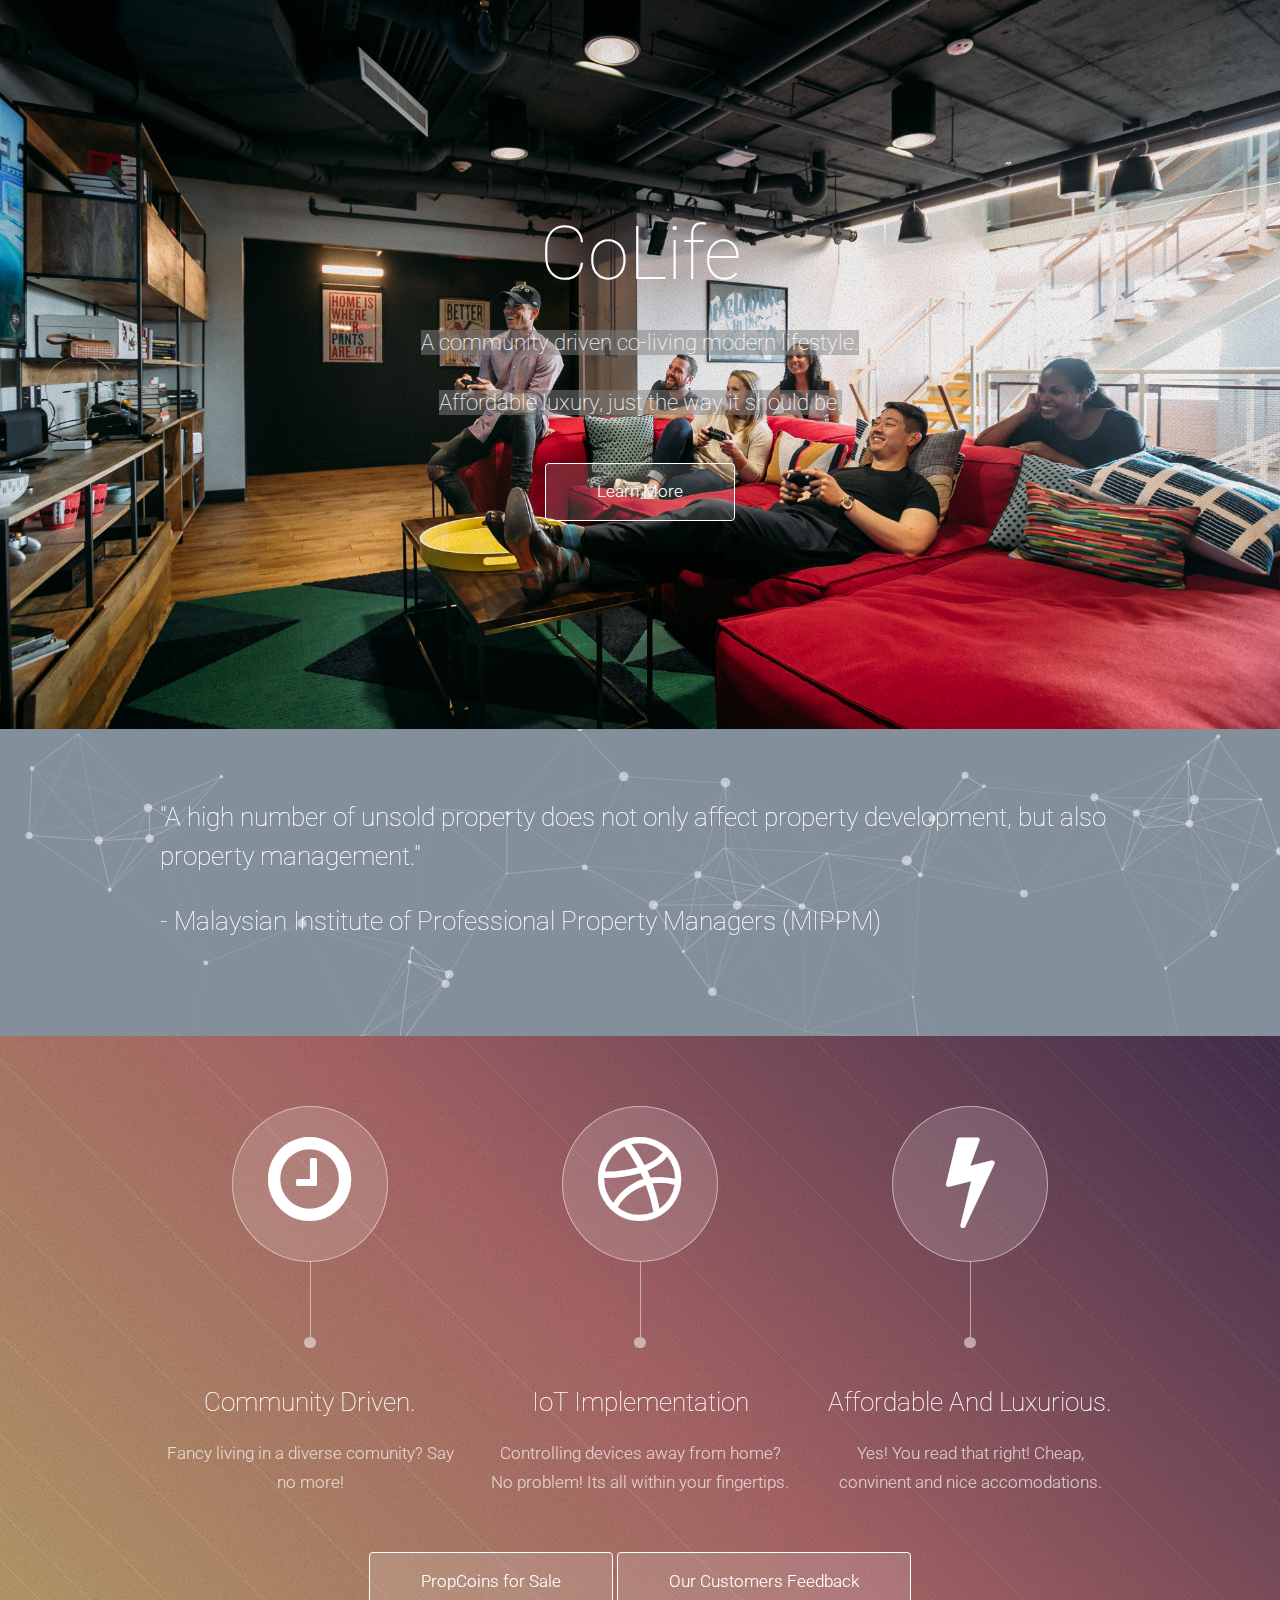
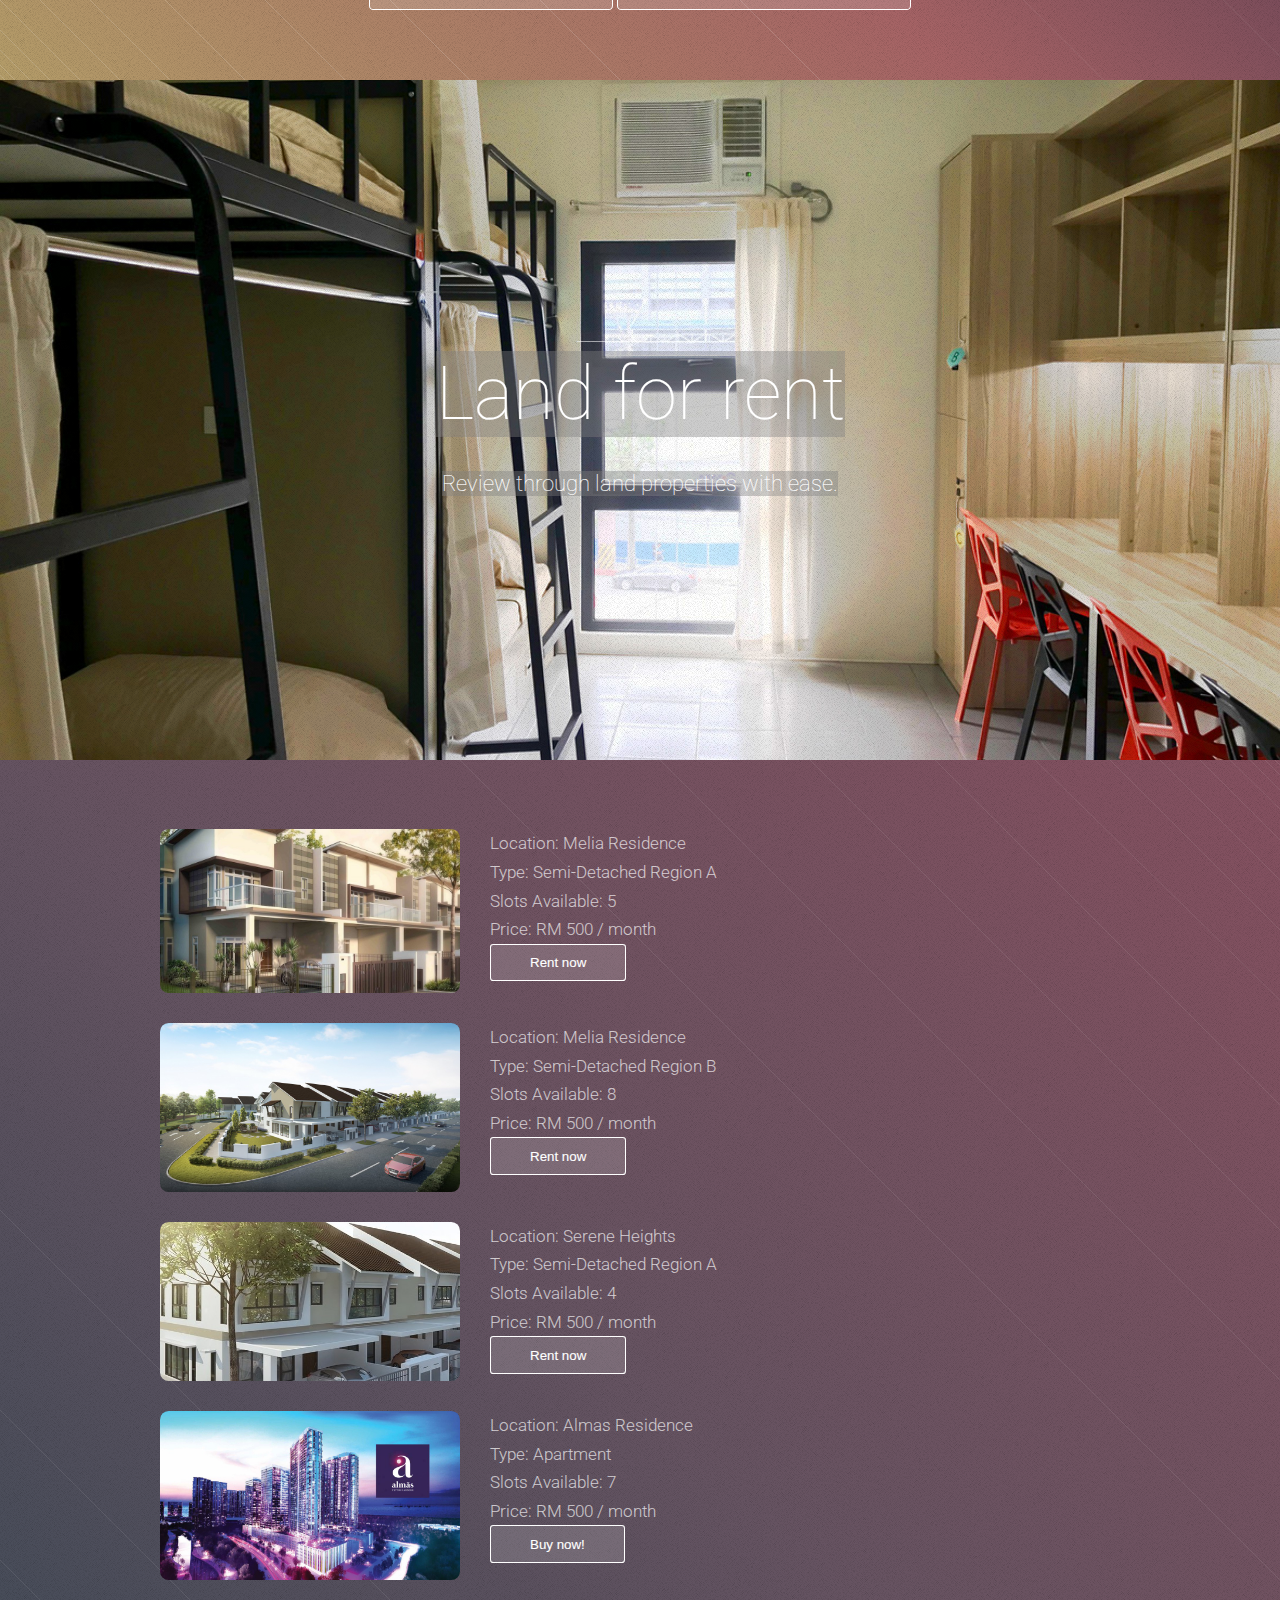
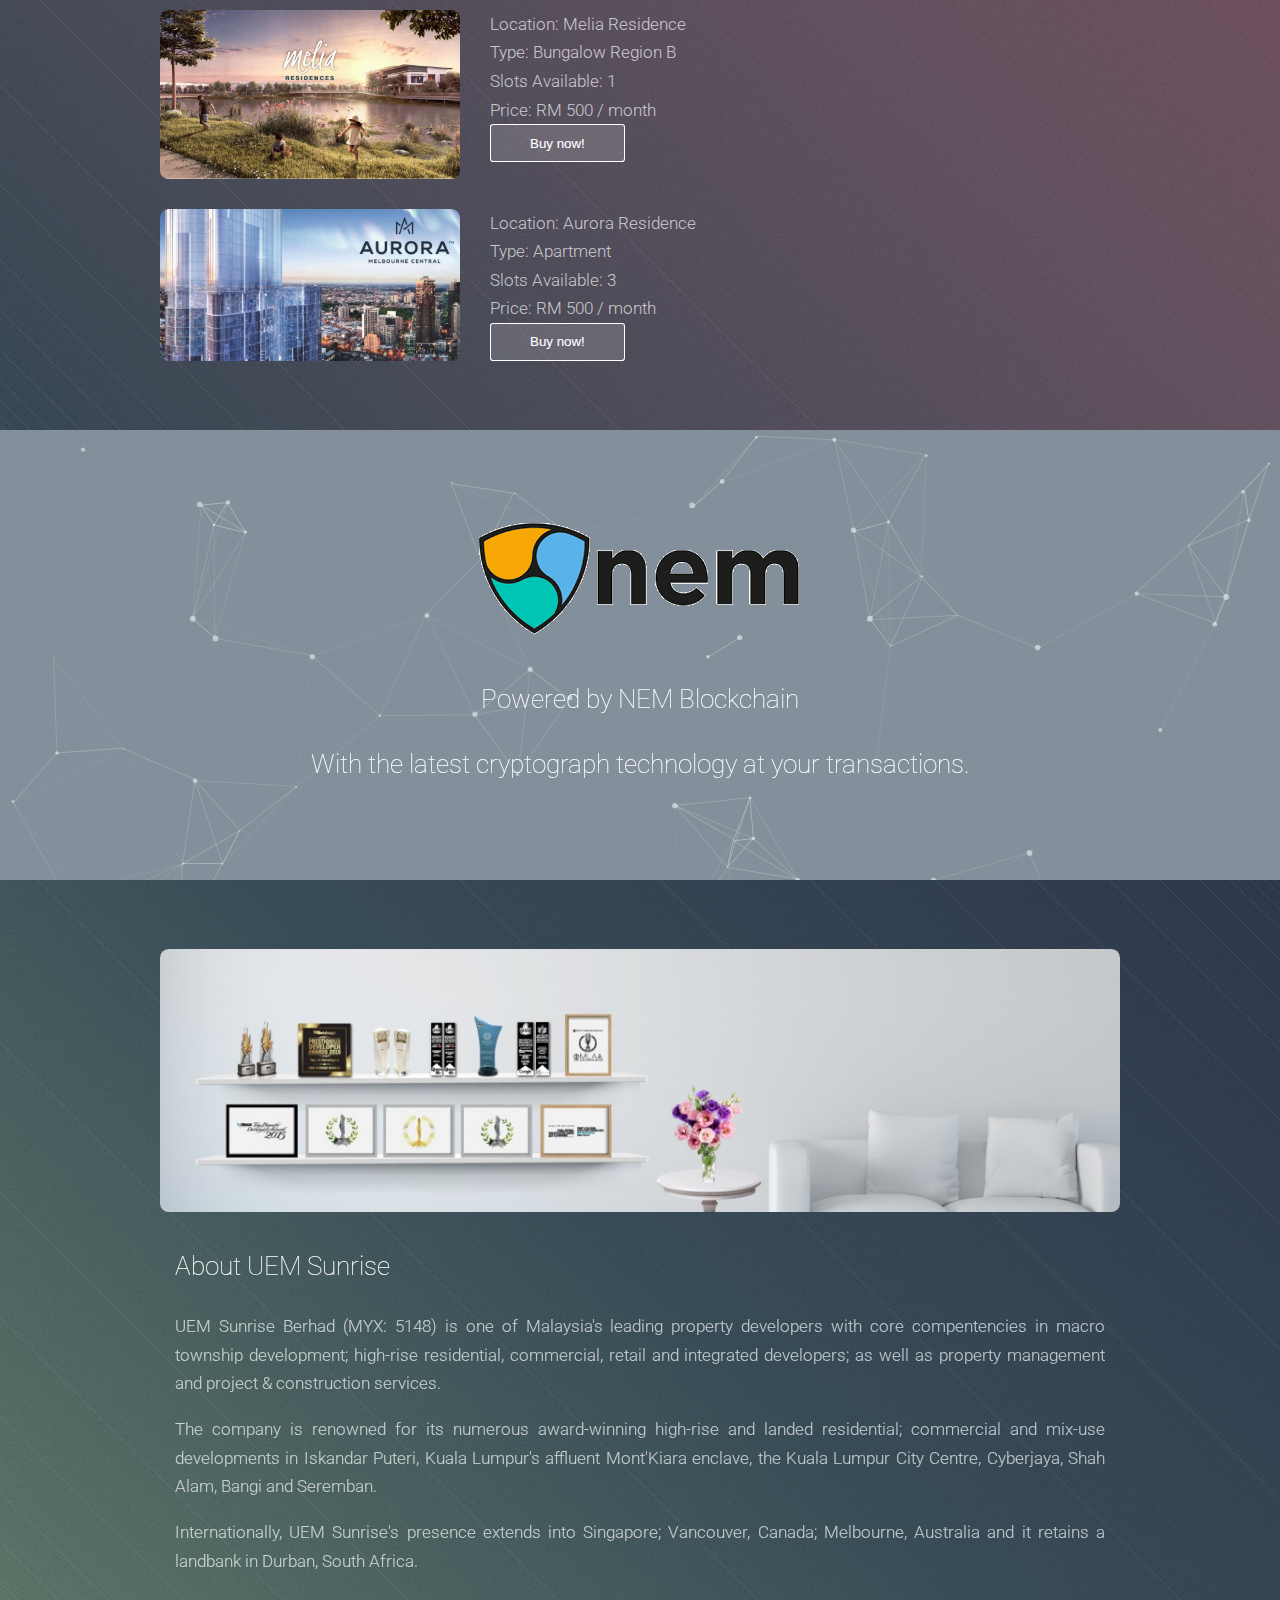
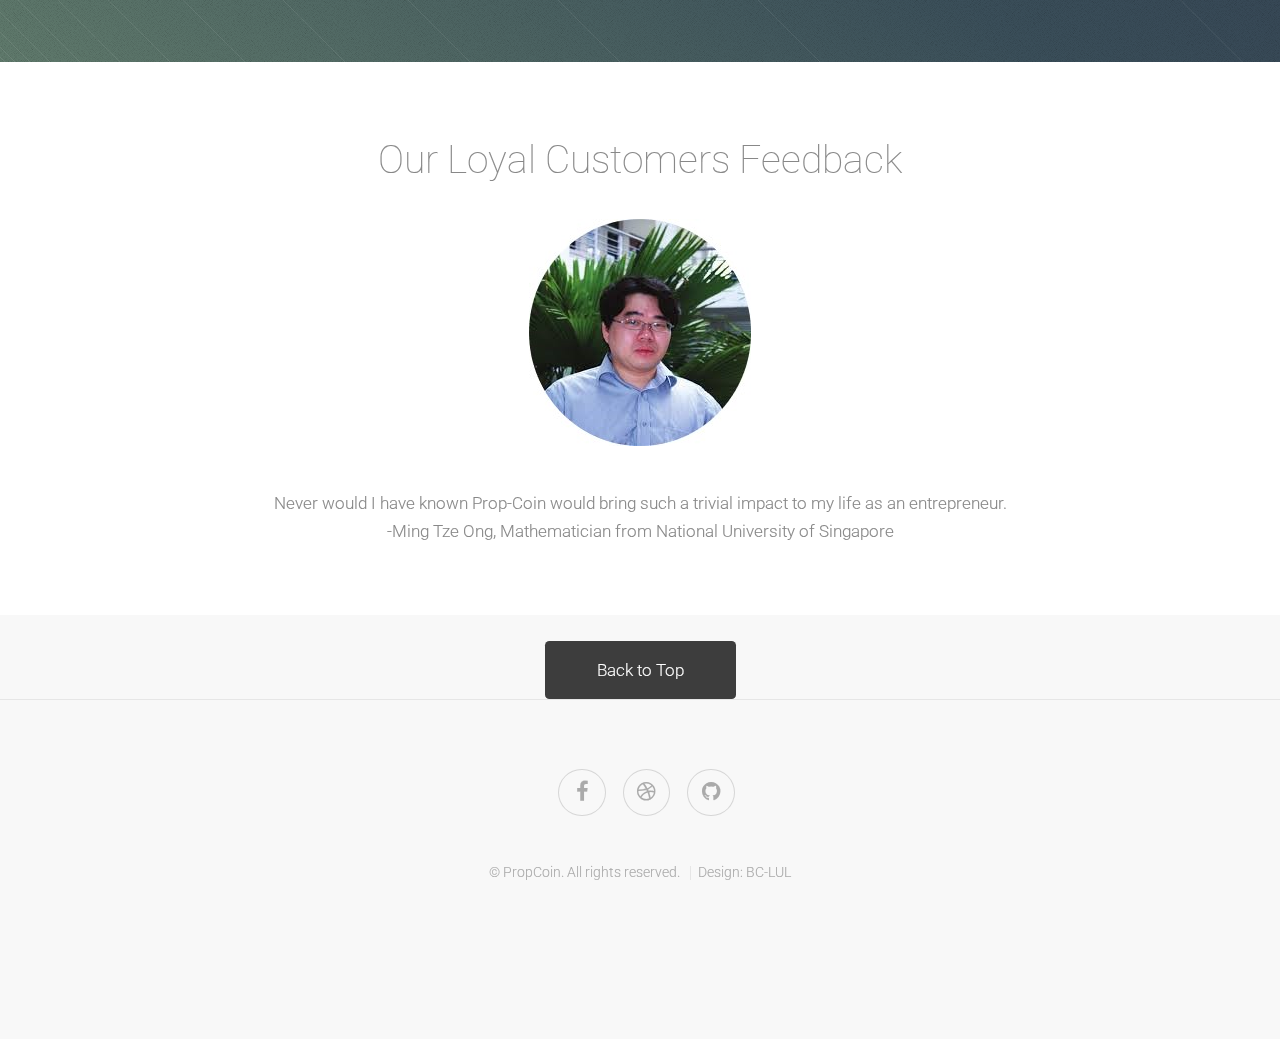
==== commit 45d8359e: "Update index.html" ====
--- a/index.html
+++ b/index.html
@@ -108,7 +108,7 @@
                                     Price: RM 500 / month
                                 </ln>
                                 <br>
-								<button onclick="location.href='property.html'">Buy now!</button>
+								<button onclick="location.href='property.html'">Rent now</button>
                             </div>
                             <div class="col-6"><a href="property.html" class="image fit"><img src="images/Dahlia-Type-A-1-1-1024x576.jpg" alt="" /></a></div>
                             <div class="col-6">
@@ -128,7 +128,7 @@
                                     Price: RM 500 / month
                                 </ln>
                                 <br>
-                                <button onclick="location.href='property.html'">Buy now!</button>
+                                <button onclick="location.href='property.html'">Rent now</button>
                             </div>
                             <div class="col-6"><a href="property.html" class="image fit"><img src="images/Dahlia-Type-B-711x300.jpg" alt="" /></a></div>
                             <div class="col-6">
@@ -148,7 +148,7 @@
                                     Price: RM 500 / month
                                 </ln>
                                 <br>
-                                <button onclick="location.href='property.html'">Buy now!</button>
+                                <button onclick="location.href='property.html'">Rent now</button>
                             </div>
                             <div class="col-6"><a href="property.html" class="image fit"><img src="images/Almas-1024x576.jpg" alt="" /></a></div>
                             <div class="col-6">
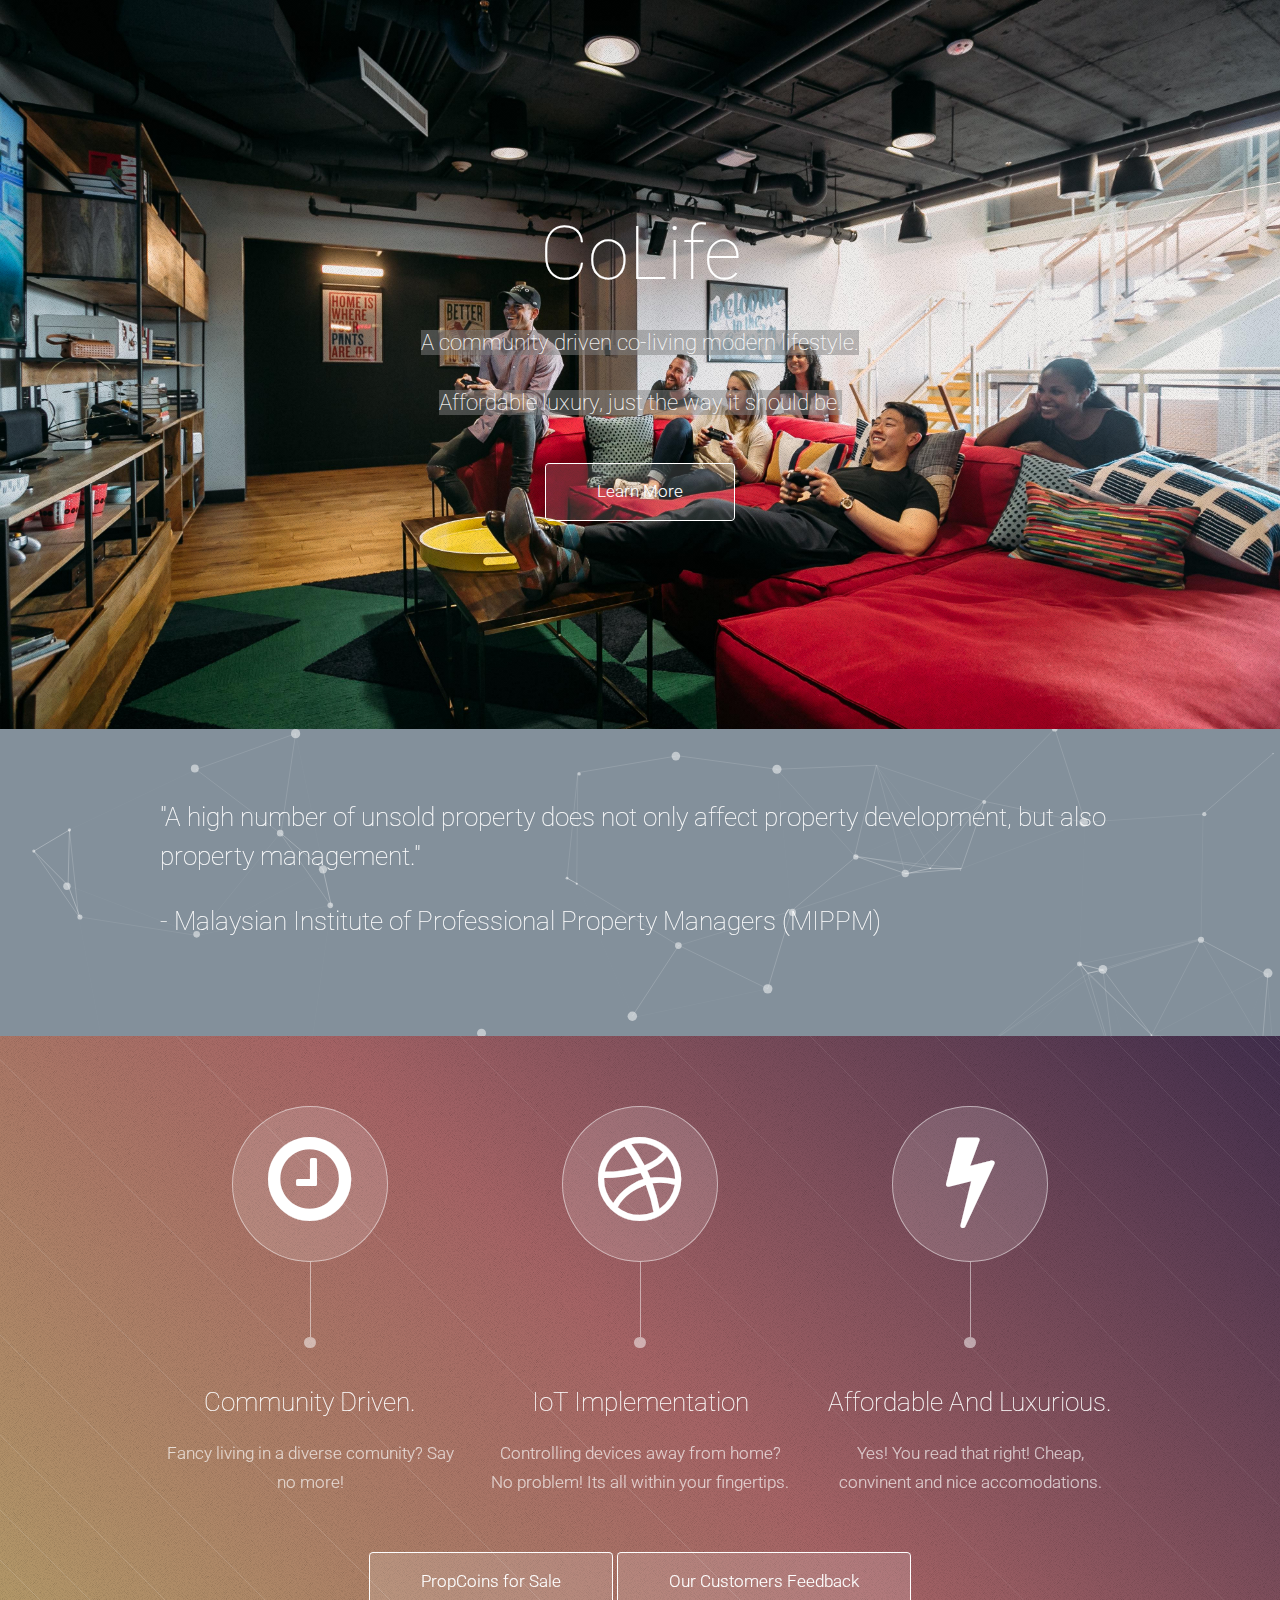
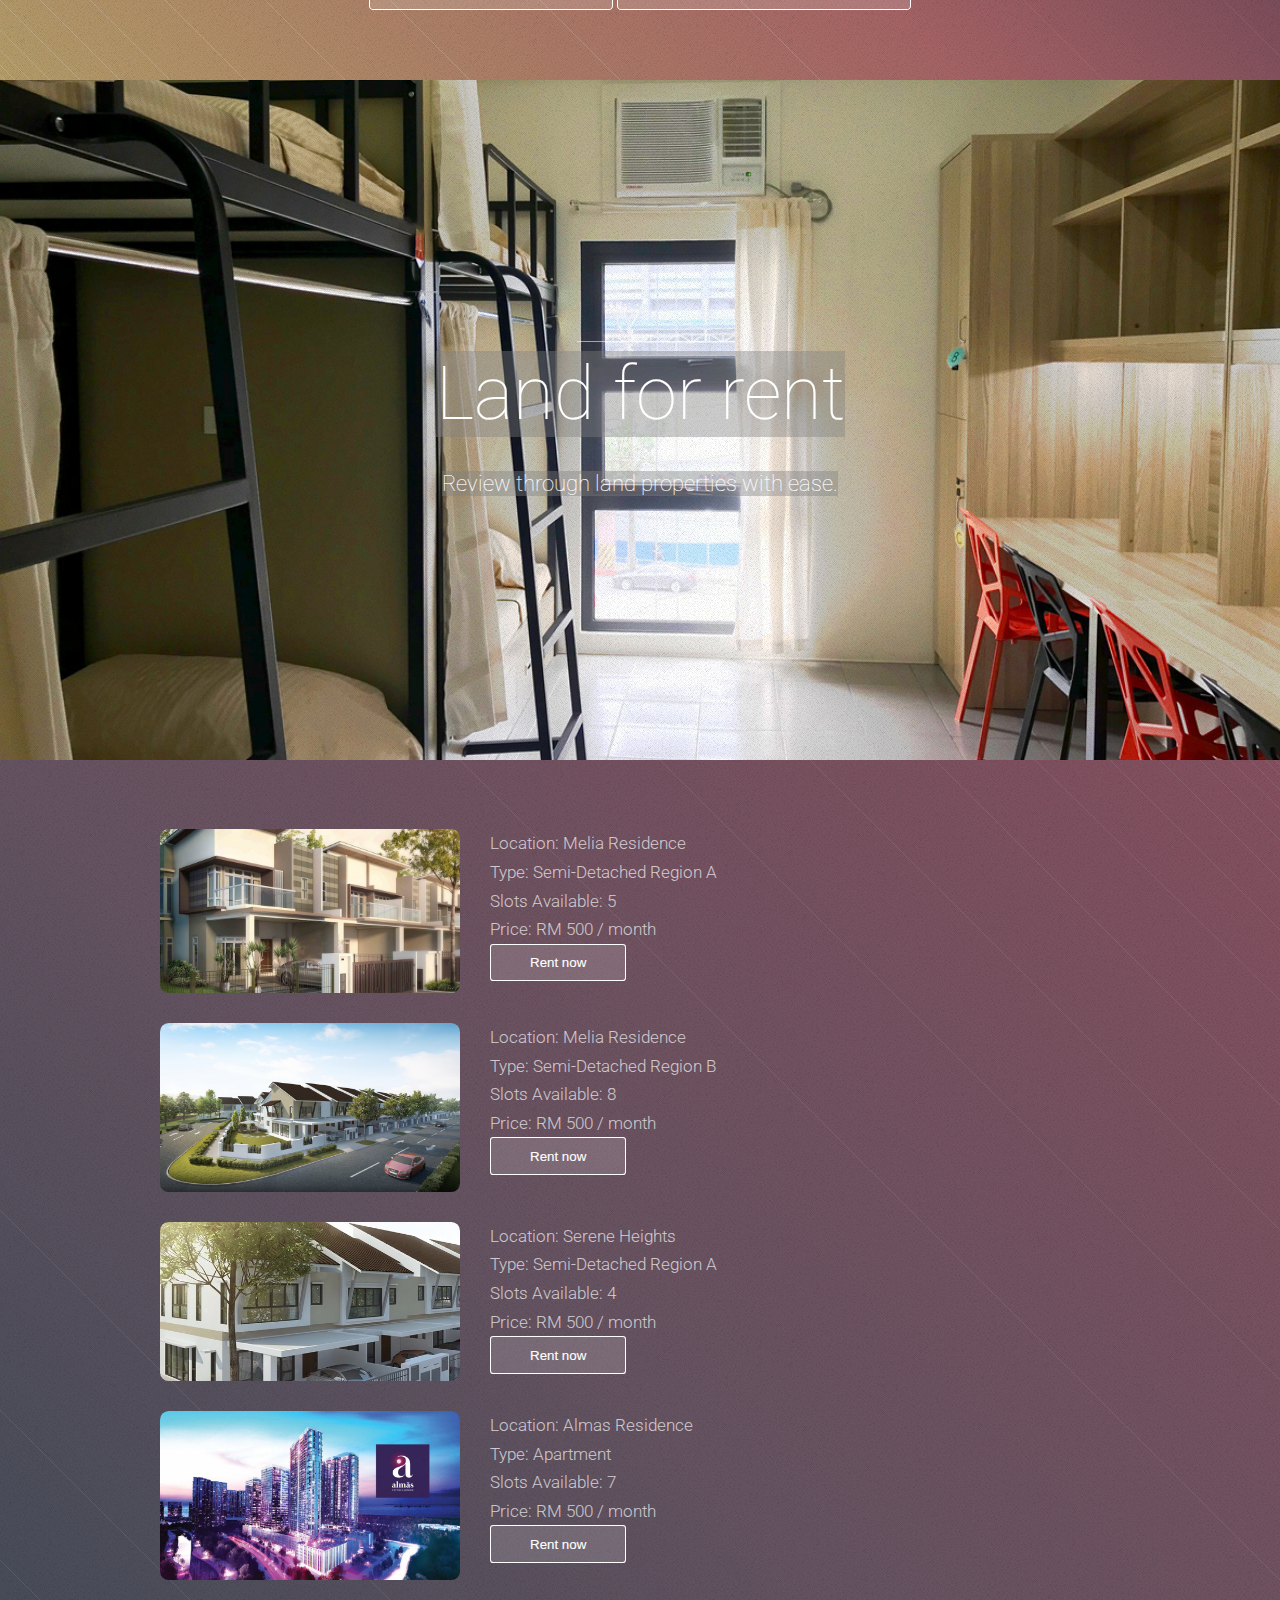
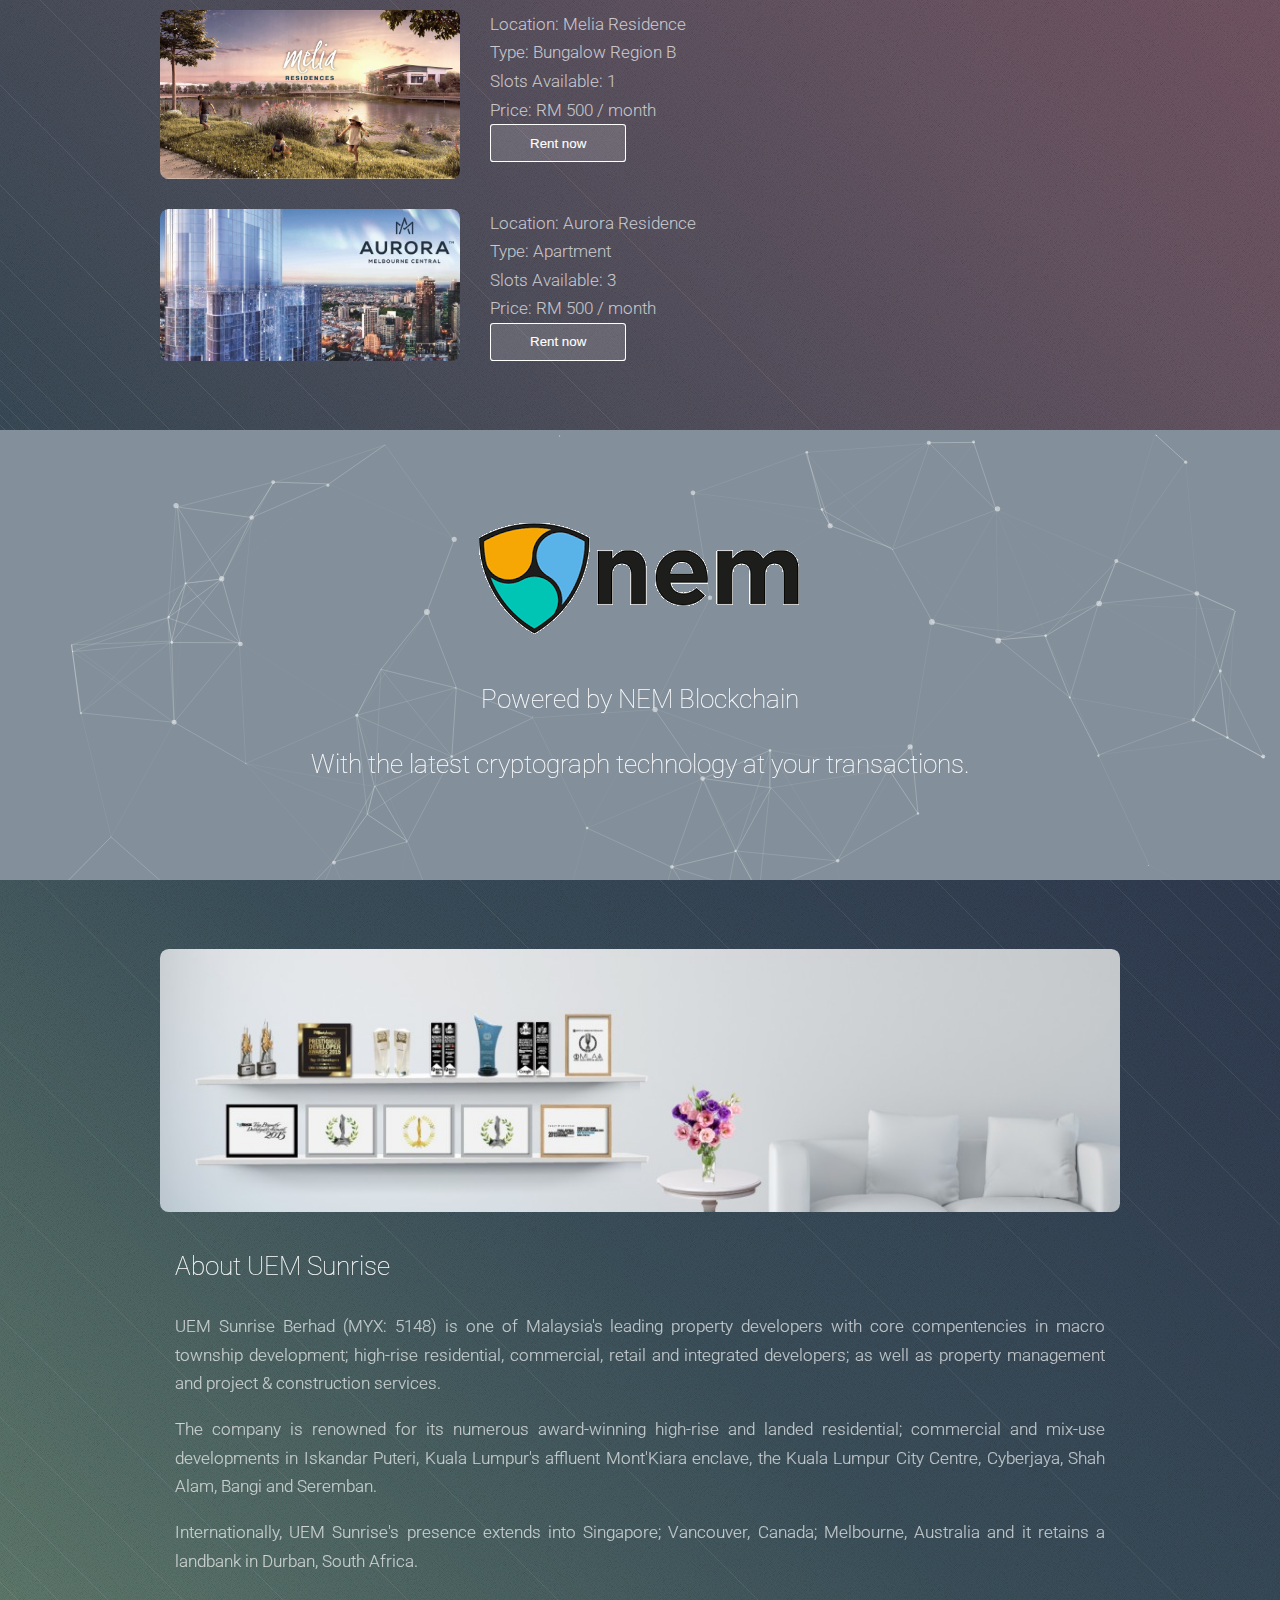
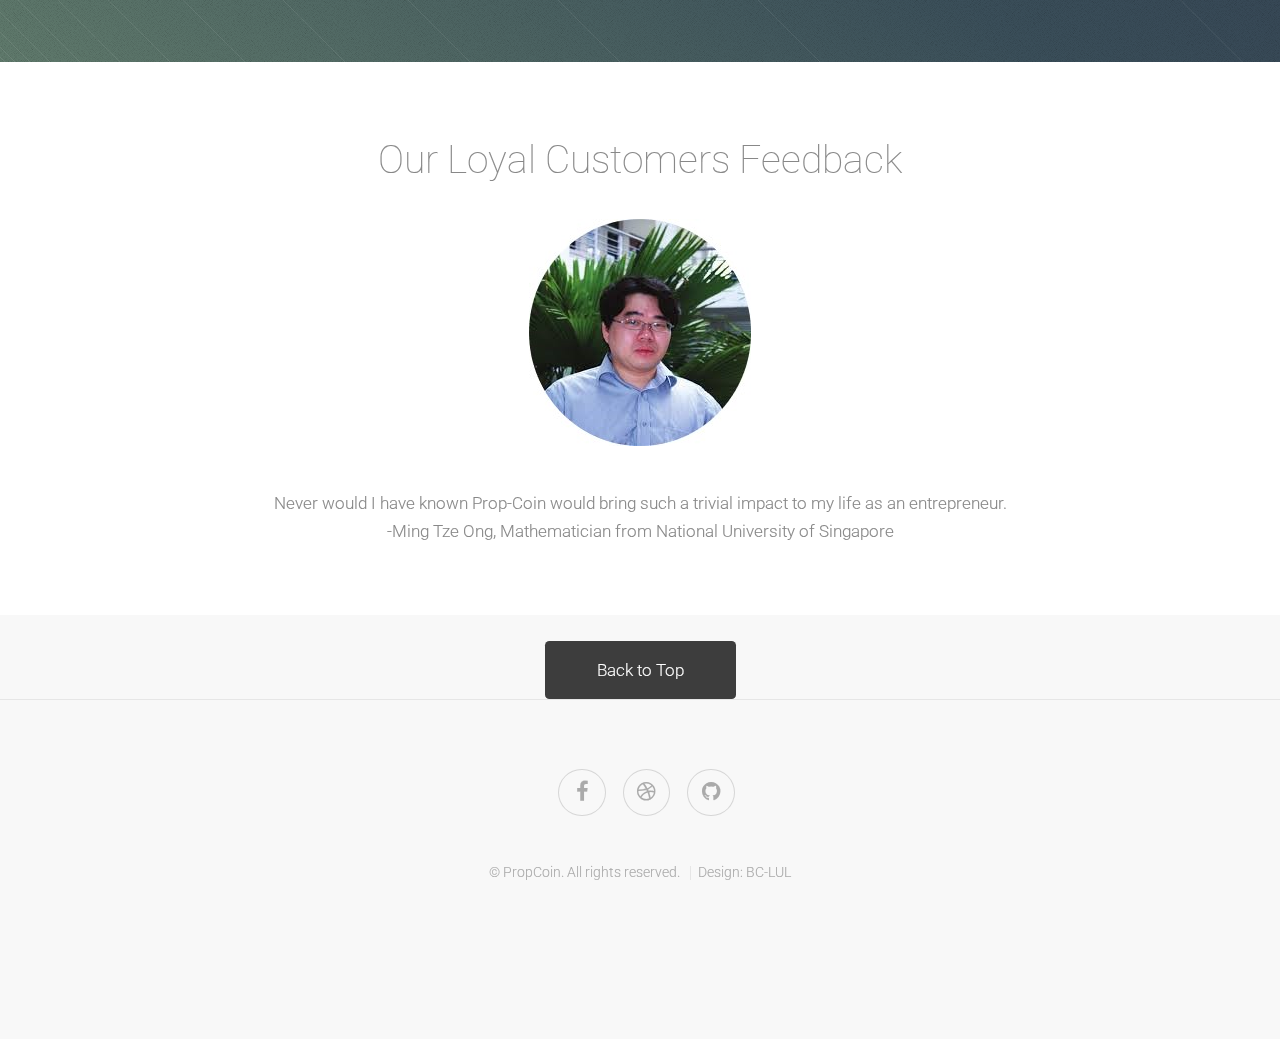
==== commit 28fefb8f: "Update index.html" ====
--- a/index.html
+++ b/index.html
@@ -168,7 +168,7 @@
                                     Price: RM 500 / month
                                 </ln>
                                 <br>
-                                <button onclick="location.href='property.html'">Buy now!</button>
+                                <button onclick="location.href='property.html'">Rent now</button>
                             </div>
                             <div class="col-6"><a href="property.html" class="image fit"><img src="images/Melia.jpg" alt="" /></a></div>
                             <div class="col-6">
@@ -188,7 +188,7 @@
                                     Price: RM 500 / month
                                 </ln>
                                 <br>
-                                <button onclick="location.href='property.html'">Buy now!</button>
+                                <button onclick="location.href='property.html'">Rent now</button>
                             </div>
                             <div class="col-6"><a href="property.html" class="image fit"><img src="images/Banner_Aurora_Facade-To-Gardens-970x400.jpg" alt="" /></a></div>
                             <div class="col-6">
@@ -208,7 +208,7 @@
                                     Price: RM 500 / month
                                 </ln>
                                 <br>
-                                <button onclick="location.href='property.html'">Buy now!</button>
+                                <button onclick="location.href='property.html'">Rent now</button>
                             </div>
                         </div>
                     </div>
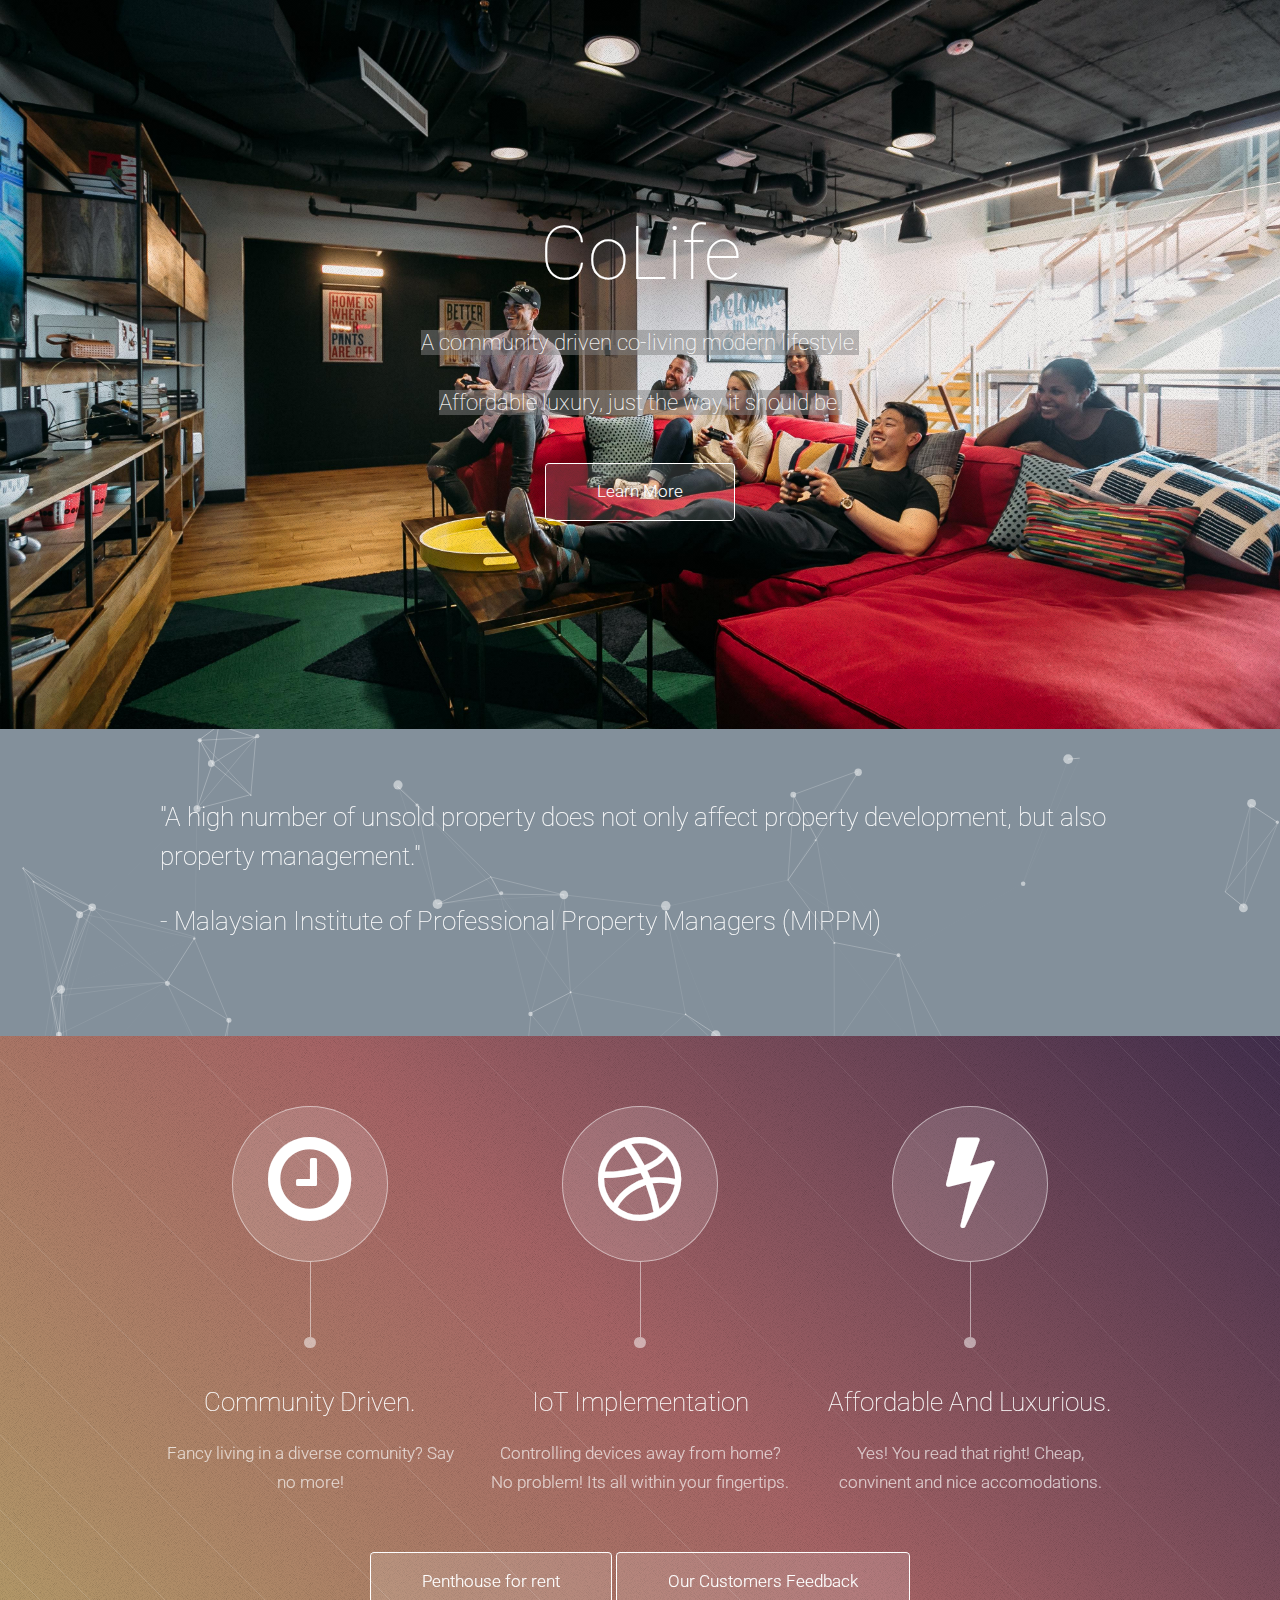
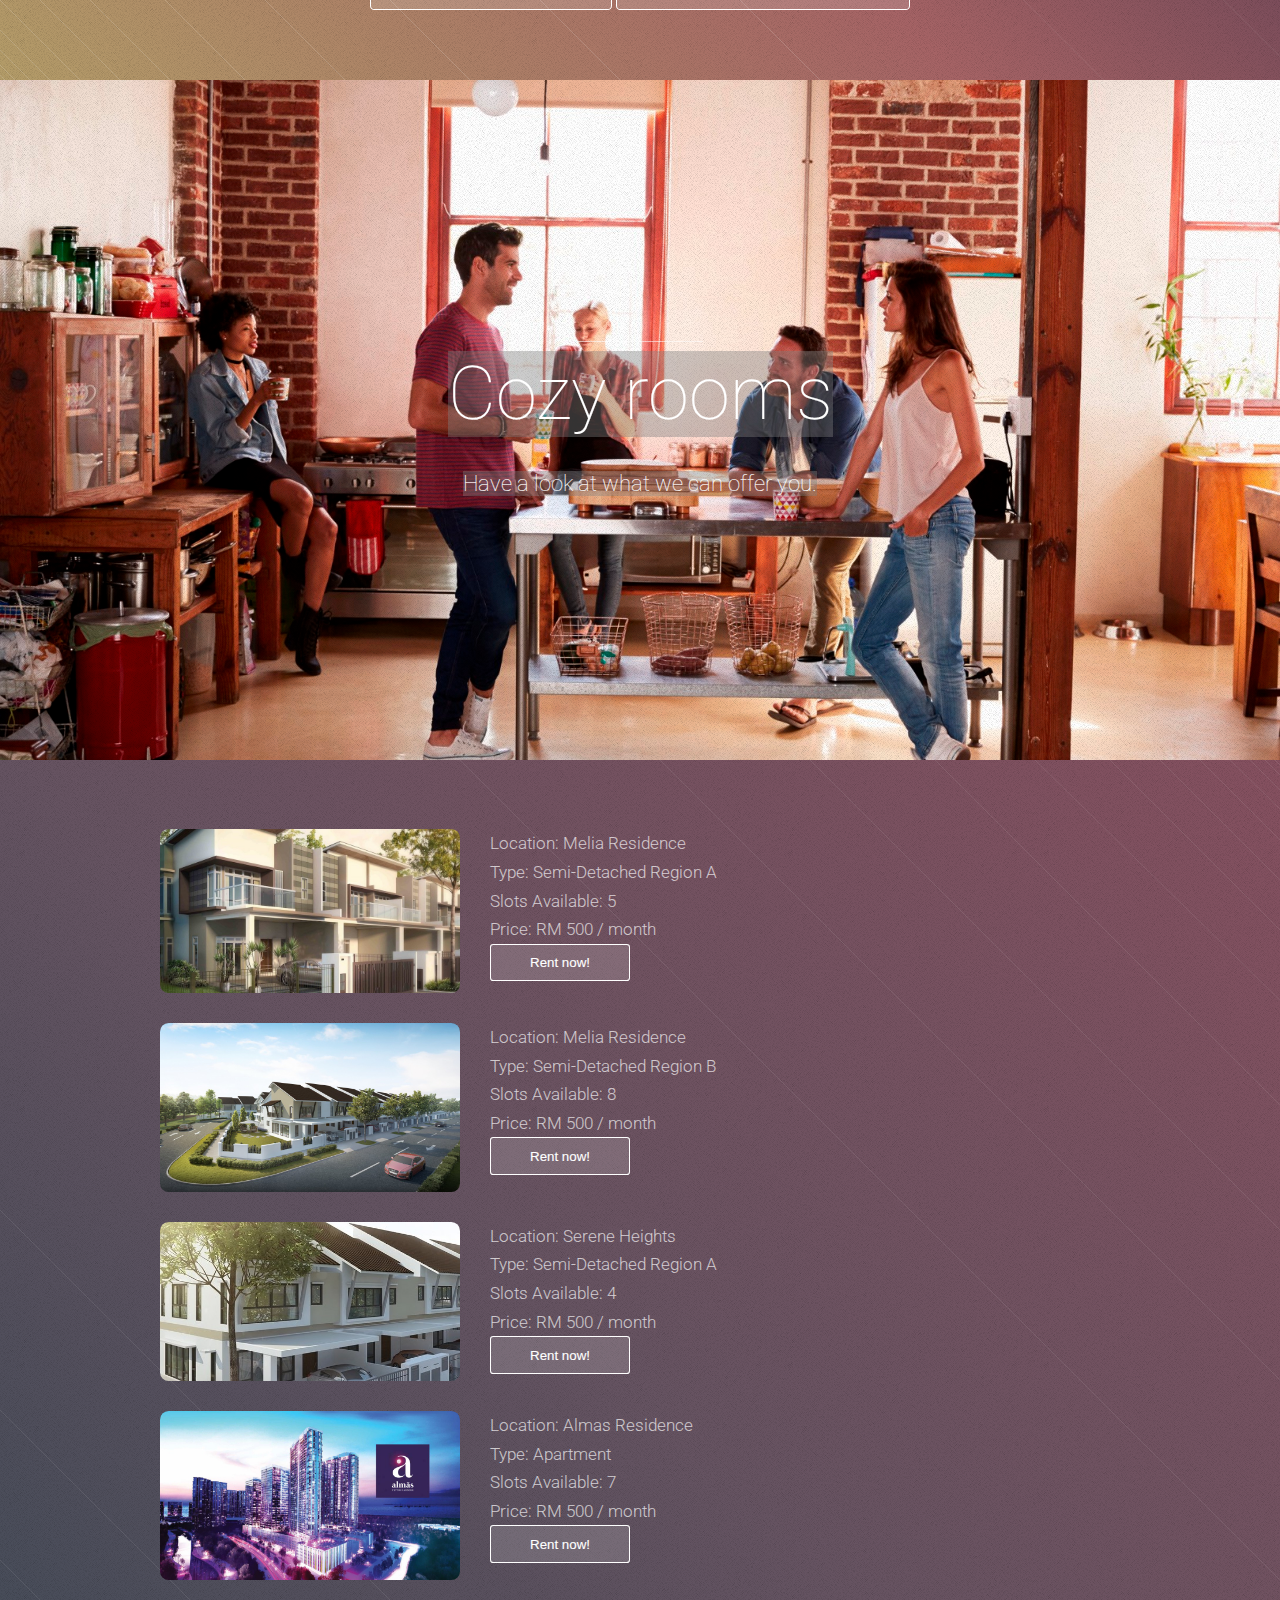
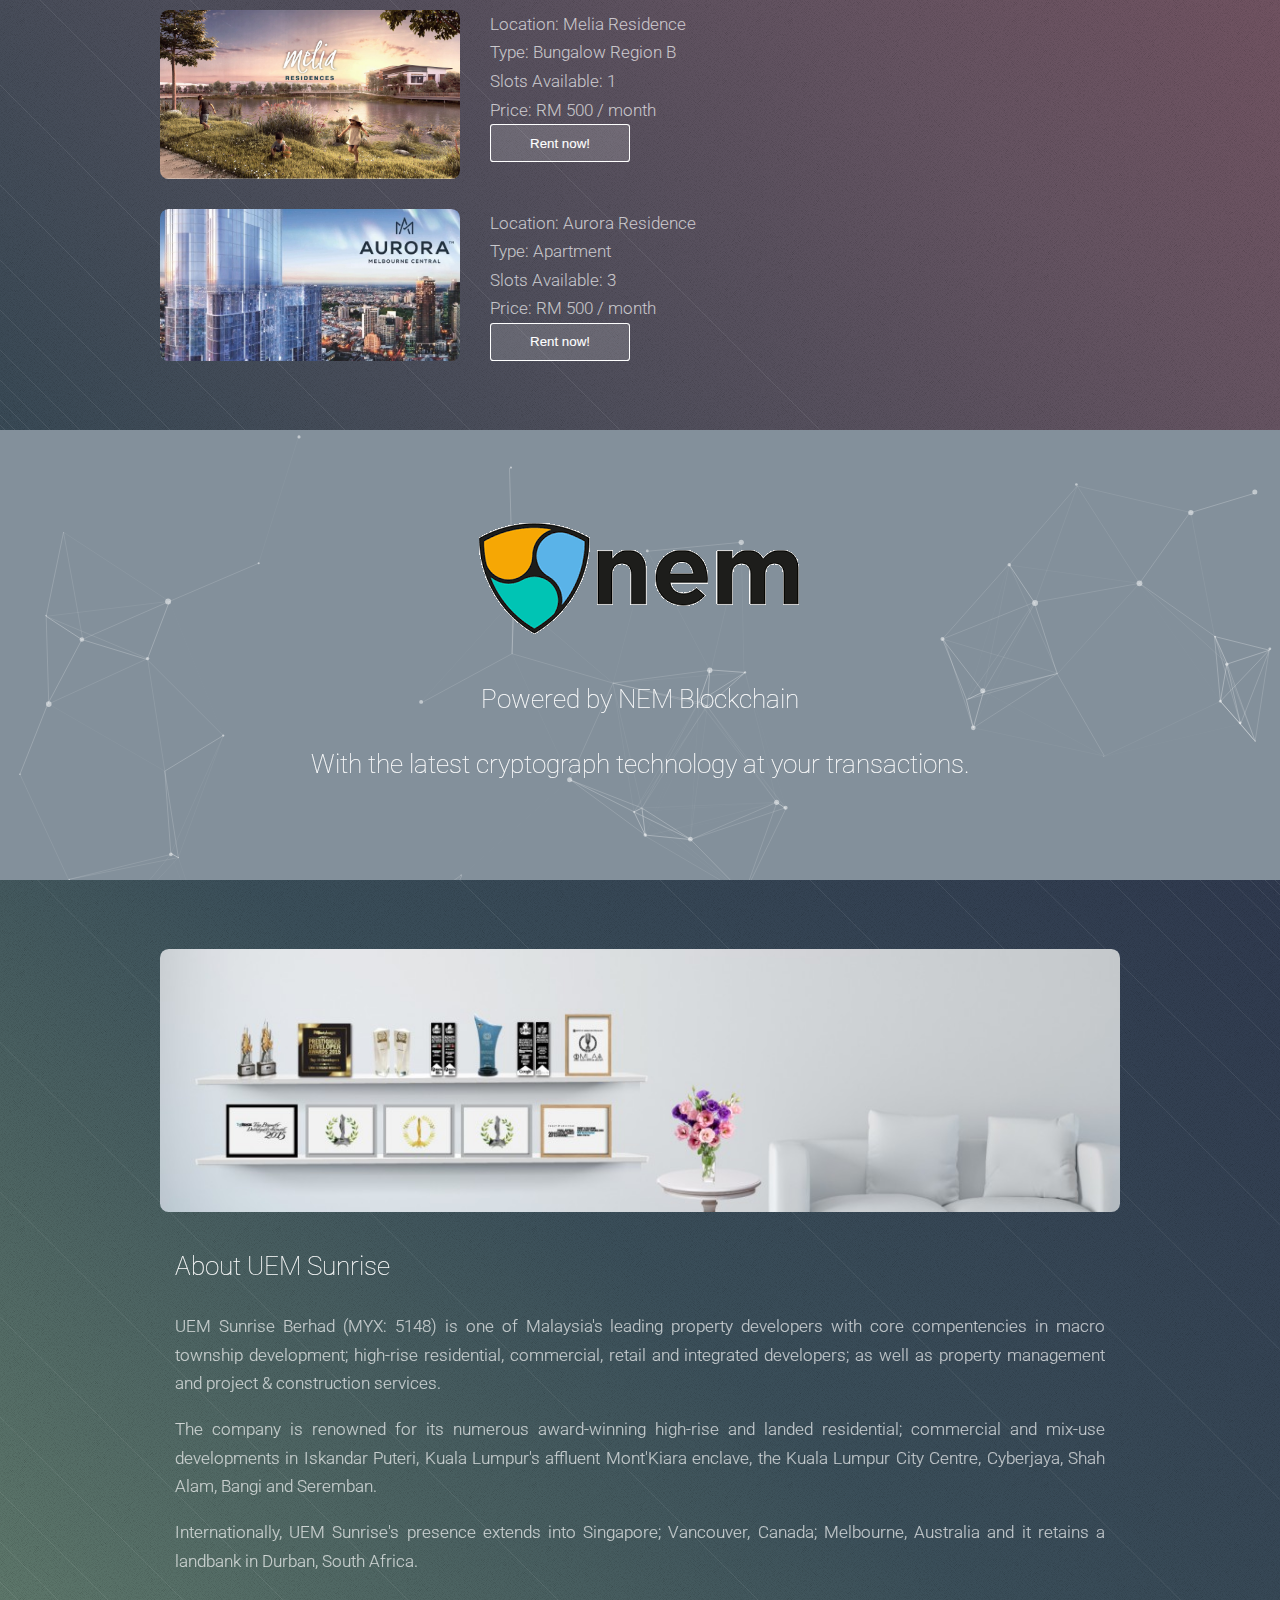
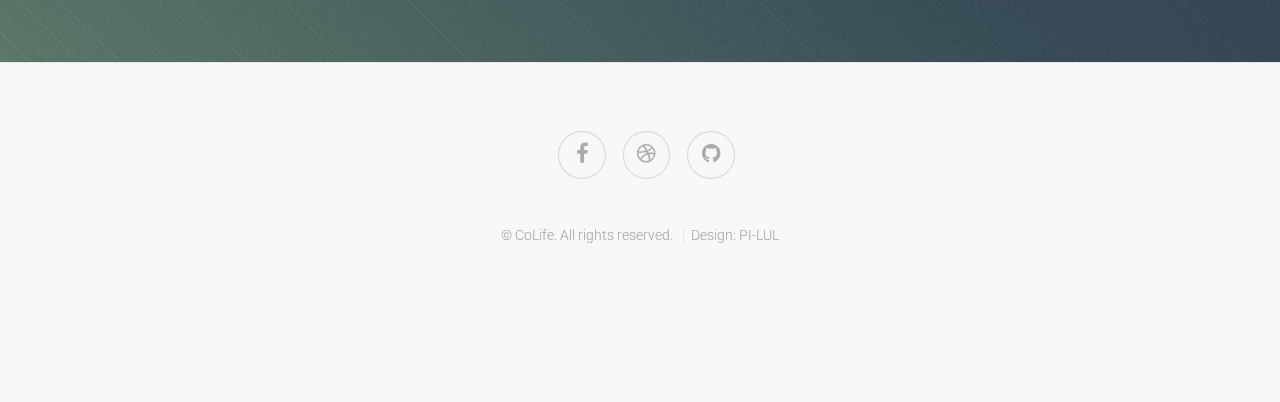
==== commit d2aae560: "lul" ====
--- a/index.html
+++ b/index.html
@@ -66,7 +66,7 @@
                     </div>
                     <div class="col-12">
                         <footer>
-                            <a href="#secondhalf" class="button scrolly">PropCoins for Sale</a>
+                            <a href="#secondhalf" class="button scrolly">Penthouse for rent</a>
                             <a href="#second" class="button scrolly">Our Customers Feedback</a>
                         </footer>
                     </div>
@@ -80,8 +80,8 @@
             <div id="body" class="dark" >
                 <header>
                     <h2>__________________</h2>
-                    <h1><span>Land for rent</span></h1>
-                    <p><span>Review through land properties with ease.</span></p>
+                    <h1><span>Cozy rooms</span></h1>
+                    <p><span>Have a look at what we can offer you.</span></p>
                 </header>
             </div>
         <div class="content dark style2">
@@ -108,7 +108,7 @@
                                     Price: RM 500 / month
                                 </ln>
                                 <br>
-								<button onclick="location.href='property.html'">Rent now</button>
+								<button onclick="location.href='property.html'">Rent now!</button>
                             </div>
                             <div class="col-6"><a href="property.html" class="image fit"><img src="images/Dahlia-Type-A-1-1-1024x576.jpg" alt="" /></a></div>
                             <div class="col-6">
@@ -128,7 +128,7 @@
                                     Price: RM 500 / month
                                 </ln>
                                 <br>
-                                <button onclick="location.href='property.html'">Rent now</button>
+                                <button onclick="location.href='property.html'">Rent now!</button>
                             </div>
                             <div class="col-6"><a href="property.html" class="image fit"><img src="images/Dahlia-Type-B-711x300.jpg" alt="" /></a></div>
                             <div class="col-6">
@@ -148,7 +148,7 @@
                                     Price: RM 500 / month
                                 </ln>
                                 <br>
-                                <button onclick="location.href='property.html'">Rent now</button>
+                                <button onclick="location.href='property.html'">Rent now!</button>
                             </div>
                             <div class="col-6"><a href="property.html" class="image fit"><img src="images/Almas-1024x576.jpg" alt="" /></a></div>
                             <div class="col-6">
@@ -168,7 +168,7 @@
                                     Price: RM 500 / month
                                 </ln>
                                 <br>
-                                <button onclick="location.href='property.html'">Rent now</button>
+                                <button onclick="location.href='property.html'">Rent now!</button>
                             </div>
                             <div class="col-6"><a href="property.html" class="image fit"><img src="images/Melia.jpg" alt="" /></a></div>
                             <div class="col-6">
@@ -188,7 +188,7 @@
                                     Price: RM 500 / month
                                 </ln>
                                 <br>
-                                <button onclick="location.href='property.html'">Rent now</button>
+                                <button onclick="location.href='property.html'">Rent now!</button>
                             </div>
                             <div class="col-6"><a href="property.html" class="image fit"><img src="images/Banner_Aurora_Facade-To-Gardens-970x400.jpg" alt="" /></a></div>
                             <div class="col-6">
@@ -208,7 +208,7 @@
                                     Price: RM 500 / month
                                 </ln>
                                 <br>
-                                <button onclick="location.href='property.html'">Rent now</button>
+                                <button onclick="location.href='property.html'">Rent now!</button>
                             </div>
                         </div>
                     </div>
@@ -302,7 +302,7 @@
         </div>
     </section>-->
 
-    <!-- Second -->
+    <!-- Second 
     <section id="second" class="main">
         <header>
             <div class="container">
@@ -310,8 +310,8 @@
                 <br />
                 <img src="images/download.jpg" />
                 <p>
-                    Never would I have known Prop-Coin would bring such a trivial impact to my life as an entrepreneur.<br />
-                    -Ming Tze Ong, Mathematician from National University of Singapore
+                    Wonderful environment, the community is very friendly and it feels like I'm living in the future!<br/>
+                    -Frederick Wong, Mech Year 2 student from University of Southampton Malaysia Campus
                 </p>
             </div>
         </header>
@@ -322,19 +322,19 @@
                 </footer>
             </div>
         </div>
-    </section>
+    </section> -->
 
     <!-- Footer -->
     <section id="footer">
         <ul class="icons">
             <li><a href="https://www.facebook.com/LUL-Enterprise-313618616138413/" class="icon fa-facebook"><span class="label">Facebook</span></a></li>
             <li><a href="https://hankrobot.wordpress.com/2018/09/17/prop-coins-by-chia-tze-hank-ivan-ling-ting-yang-do-wen-rei-delveer-singh-and-khee-ri-han/" class="icon fa-dribbble"><span class="label">Dribbble</span></a></li>
-            <li><a href="https://github.com/HankRobot/BC-LUL" class="icon fa-github"><span class="label">GitHub</span></a></li>
+            <li><a href="https://github.com/HankRobot/PI-LUL" class="icon fa-github"><span class="label">GitHub</span></a></li>
         </ul>
         <div class="copyright">
             <ul class="menu">
-                <li>&copy; PropCoin. All rights reserved.</li>
-                <li>Design: BC-LUL</li>
+                <li>&copy; CoLife. All rights reserved.</li>
+                <li>Design: PI-LUL</li>
             </ul>
         </div>
     </section>
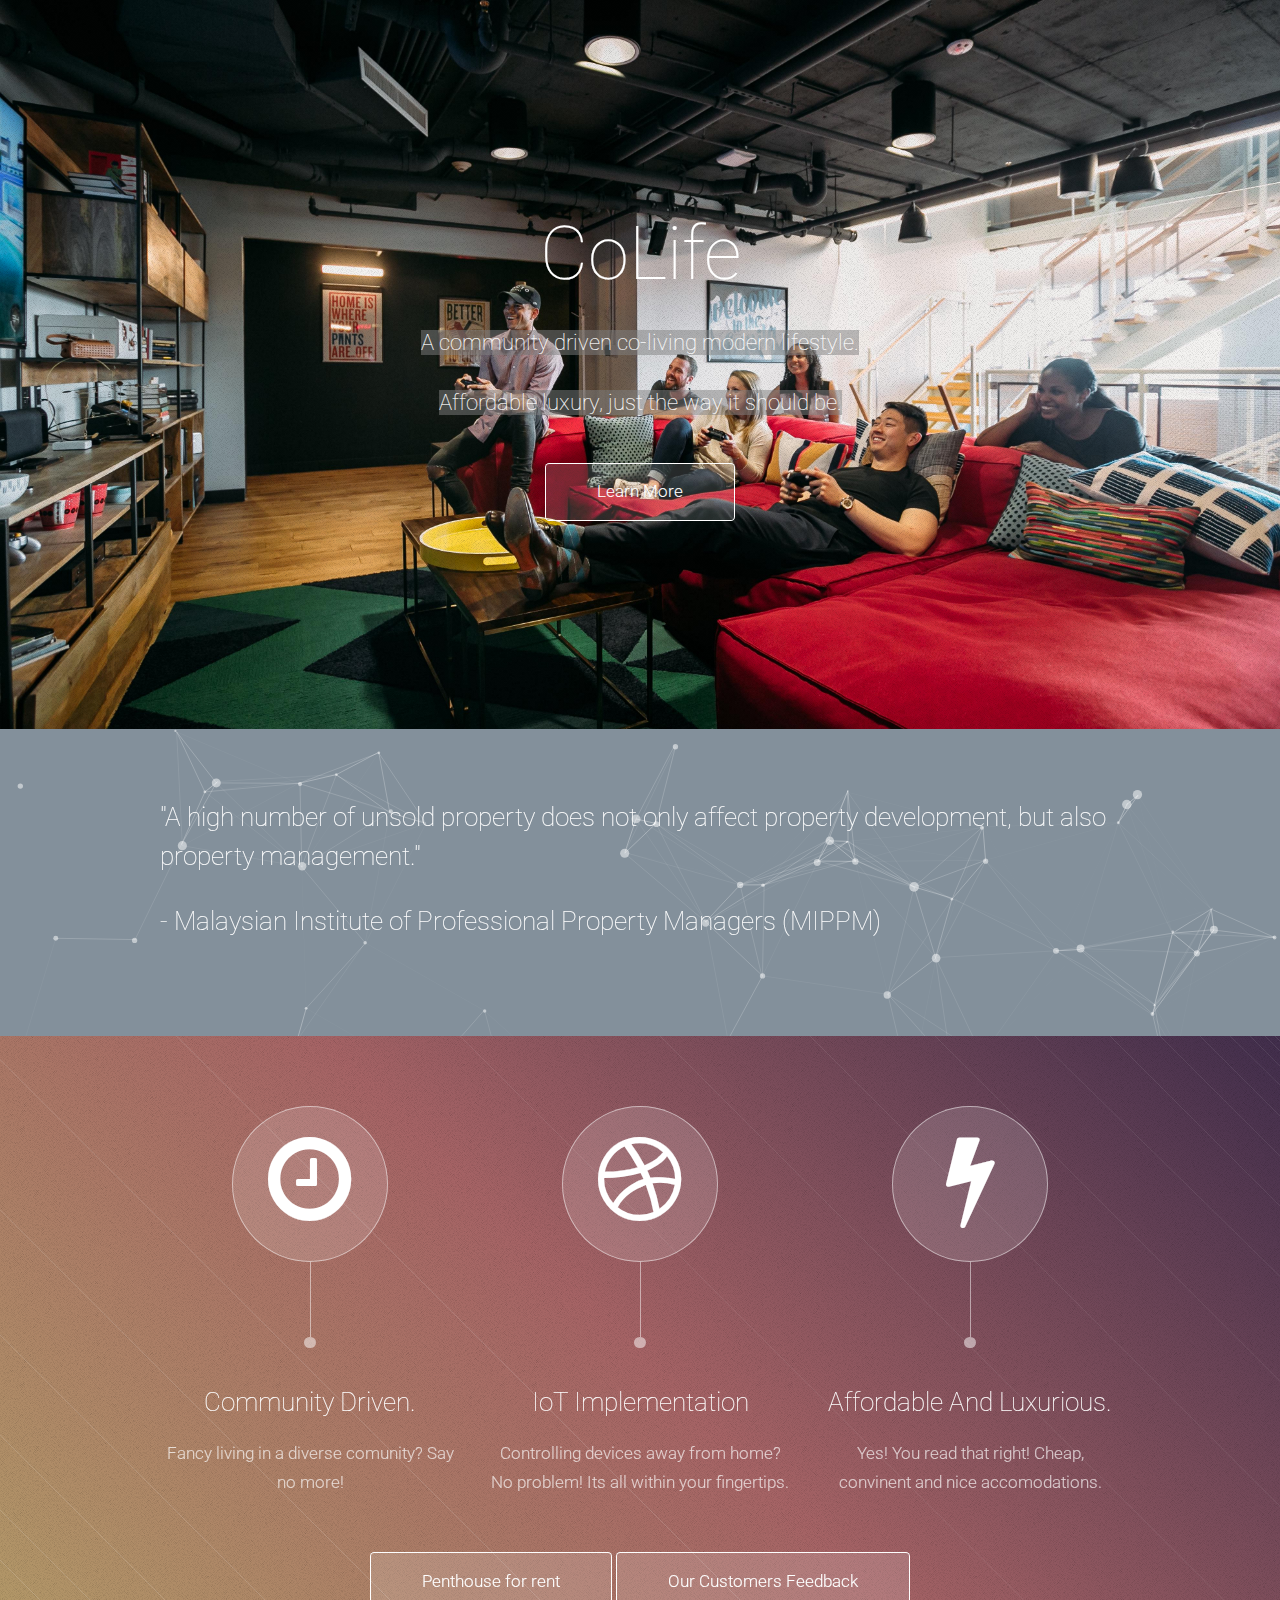
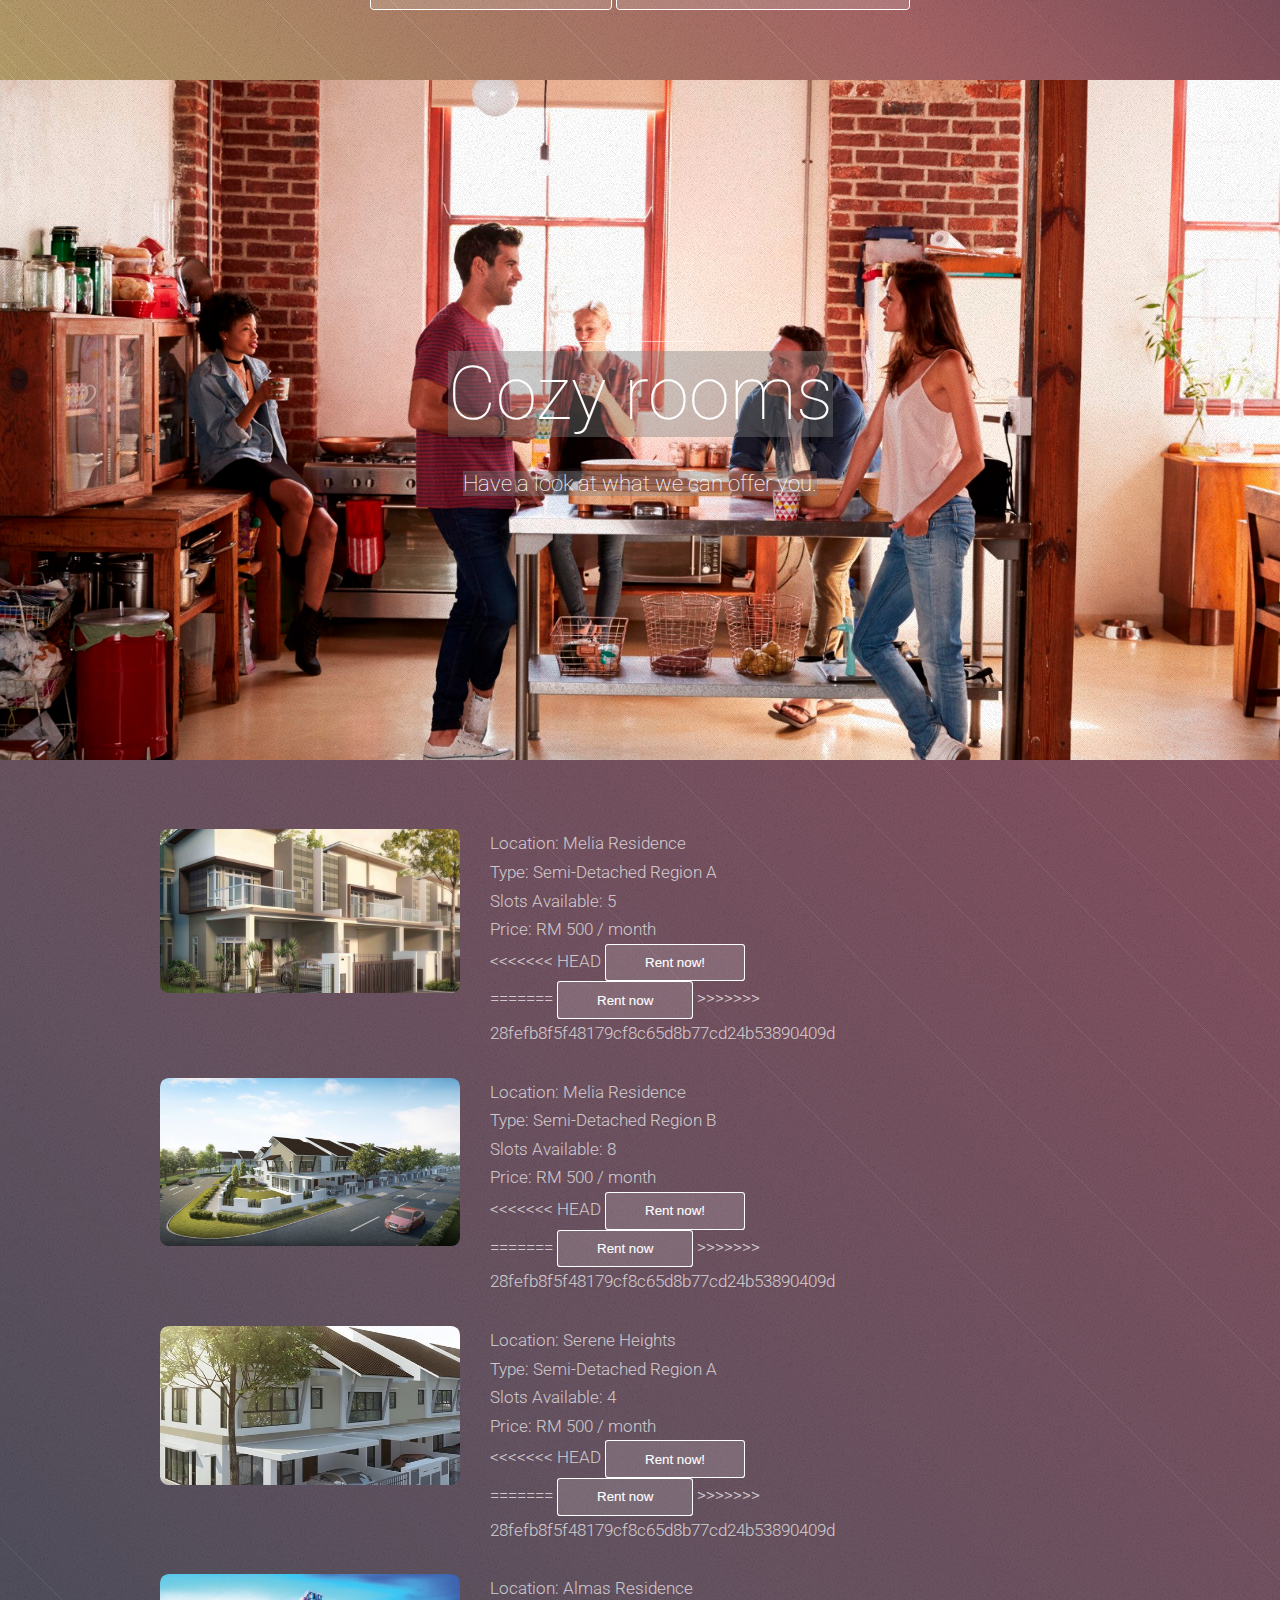
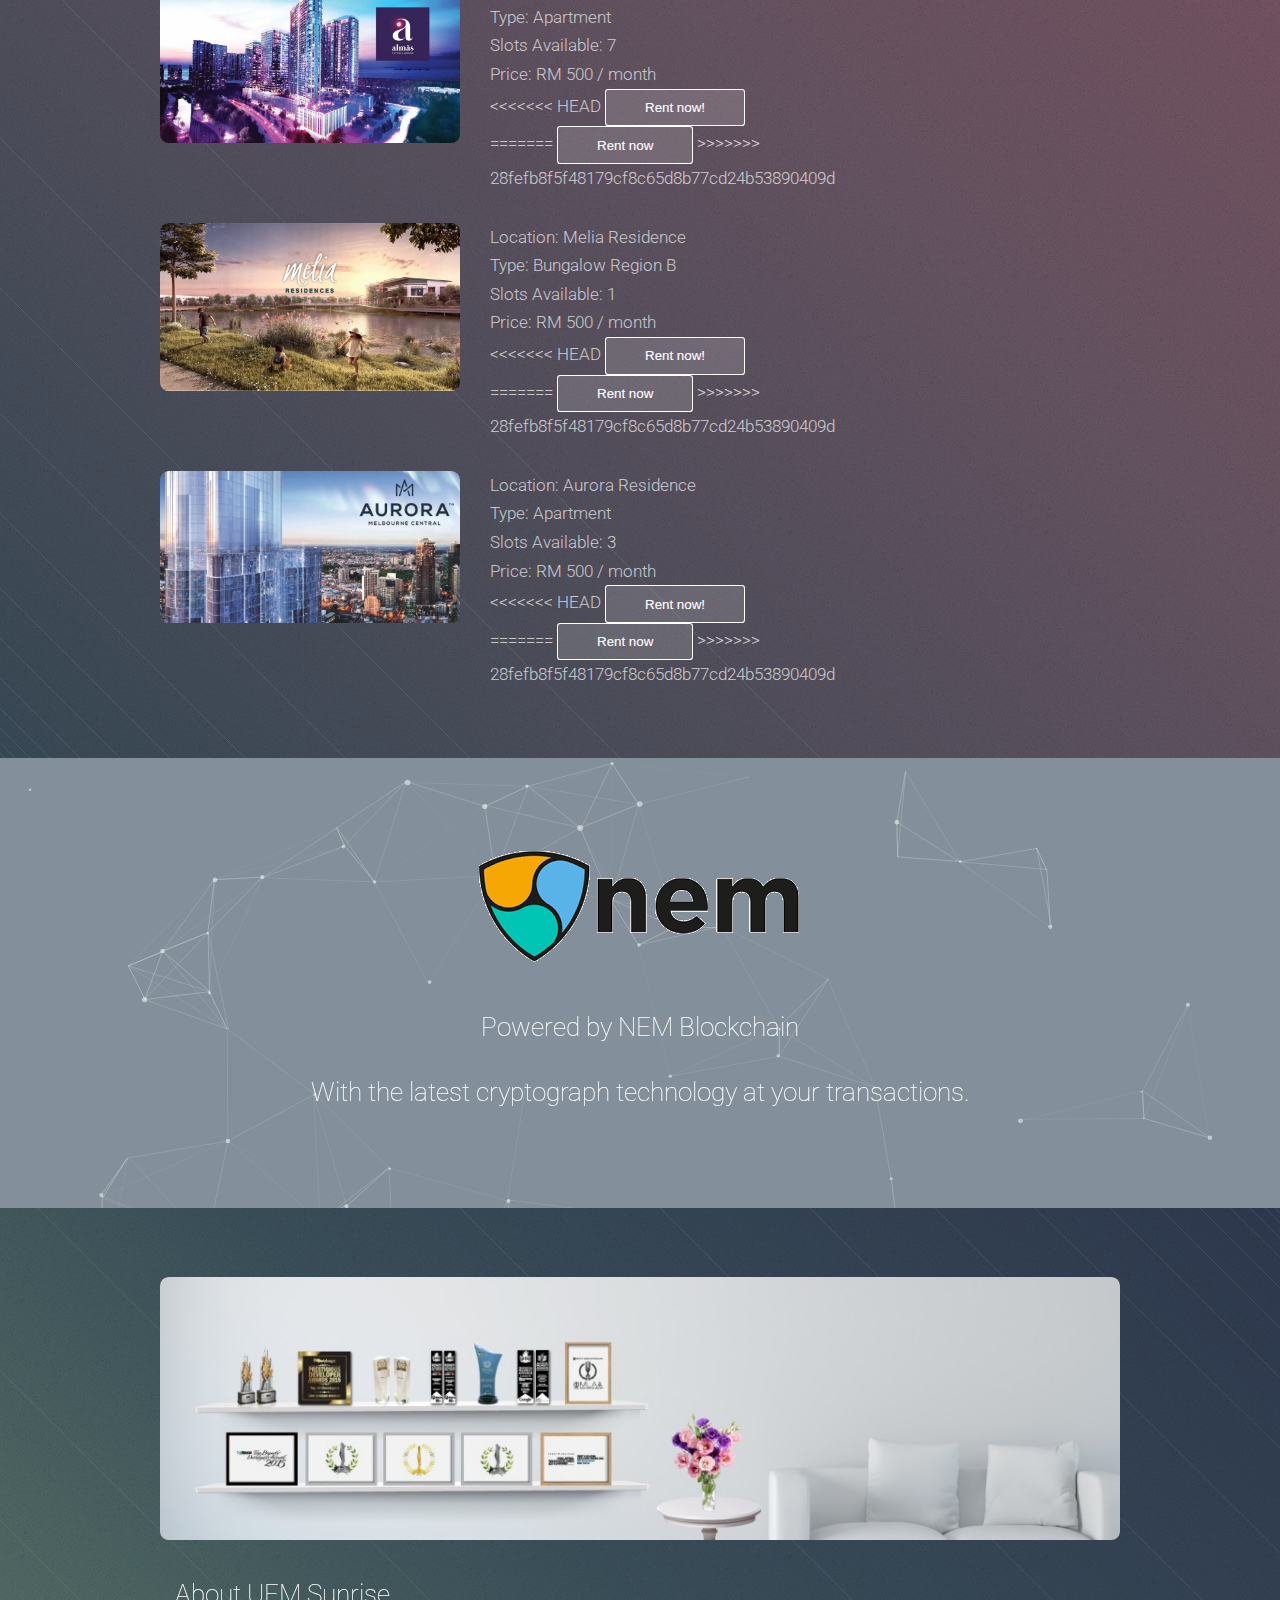
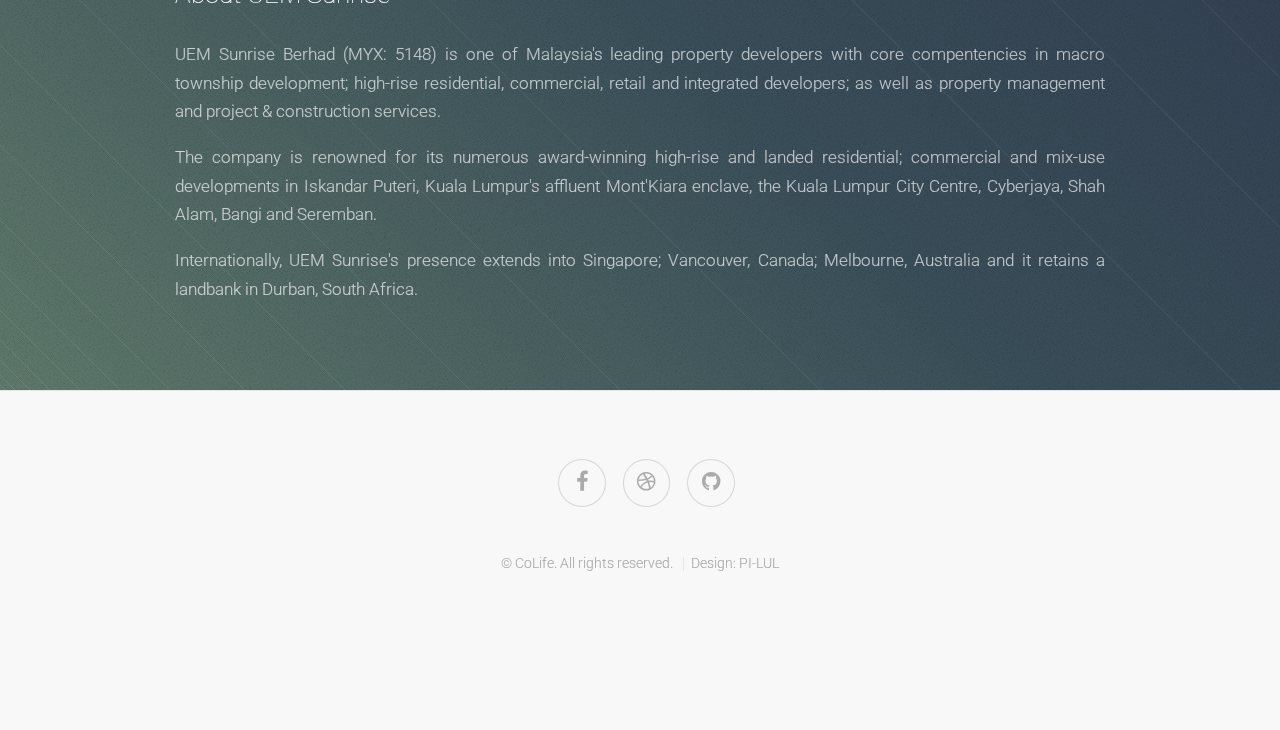
==== commit 3fff6aee: "lul" ====
--- a/index.html
+++ b/index.html
@@ -108,7 +108,11 @@
                                     Price: RM 500 / month
                                 </ln>
                                 <br>
+<<<<<<< HEAD
 								<button onclick="location.href='property.html'">Rent now!</button>
+=======
+								<button onclick="location.href='property.html'">Rent now</button>
+>>>>>>> 28fefb8f5f48179cf8c65d8b77cd24b53890409d
                             </div>
                             <div class="col-6"><a href="property.html" class="image fit"><img src="images/Dahlia-Type-A-1-1-1024x576.jpg" alt="" /></a></div>
                             <div class="col-6">
@@ -128,7 +132,11 @@
                                     Price: RM 500 / month
                                 </ln>
                                 <br>
-                                <button onclick="location.href='property.html'">Rent now!</button>
+<<<<<<< HEAD
+                                <button onclick="location.href='property.html'">Rent now!</button>
+=======
+                                <button onclick="location.href='property.html'">Rent now</button>
+>>>>>>> 28fefb8f5f48179cf8c65d8b77cd24b53890409d
                             </div>
                             <div class="col-6"><a href="property.html" class="image fit"><img src="images/Dahlia-Type-B-711x300.jpg" alt="" /></a></div>
                             <div class="col-6">
@@ -148,7 +156,11 @@
                                     Price: RM 500 / month
                                 </ln>
                                 <br>
-                                <button onclick="location.href='property.html'">Rent now!</button>
+<<<<<<< HEAD
+                                <button onclick="location.href='property.html'">Rent now!</button>
+=======
+                                <button onclick="location.href='property.html'">Rent now</button>
+>>>>>>> 28fefb8f5f48179cf8c65d8b77cd24b53890409d
                             </div>
                             <div class="col-6"><a href="property.html" class="image fit"><img src="images/Almas-1024x576.jpg" alt="" /></a></div>
                             <div class="col-6">
@@ -168,7 +180,11 @@
                                     Price: RM 500 / month
                                 </ln>
                                 <br>
-                                <button onclick="location.href='property.html'">Rent now!</button>
+<<<<<<< HEAD
+                                <button onclick="location.href='property.html'">Rent now!</button>
+=======
+                                <button onclick="location.href='property.html'">Rent now</button>
+>>>>>>> 28fefb8f5f48179cf8c65d8b77cd24b53890409d
                             </div>
                             <div class="col-6"><a href="property.html" class="image fit"><img src="images/Melia.jpg" alt="" /></a></div>
                             <div class="col-6">
@@ -188,7 +204,11 @@
                                     Price: RM 500 / month
                                 </ln>
                                 <br>
-                                <button onclick="location.href='property.html'">Rent now!</button>
+<<<<<<< HEAD
+                                <button onclick="location.href='property.html'">Rent now!</button>
+=======
+                                <button onclick="location.href='property.html'">Rent now</button>
+>>>>>>> 28fefb8f5f48179cf8c65d8b77cd24b53890409d
                             </div>
                             <div class="col-6"><a href="property.html" class="image fit"><img src="images/Banner_Aurora_Facade-To-Gardens-970x400.jpg" alt="" /></a></div>
                             <div class="col-6">
@@ -208,7 +228,11 @@
                                     Price: RM 500 / month
                                 </ln>
                                 <br>
-                                <button onclick="location.href='property.html'">Rent now!</button>
+<<<<<<< HEAD
+                                <button onclick="location.href='property.html'">Rent now!</button>
+=======
+                                <button onclick="location.href='property.html'">Rent now</button>
+>>>>>>> 28fefb8f5f48179cf8c65d8b77cd24b53890409d
                             </div>
                         </div>
                     </div>
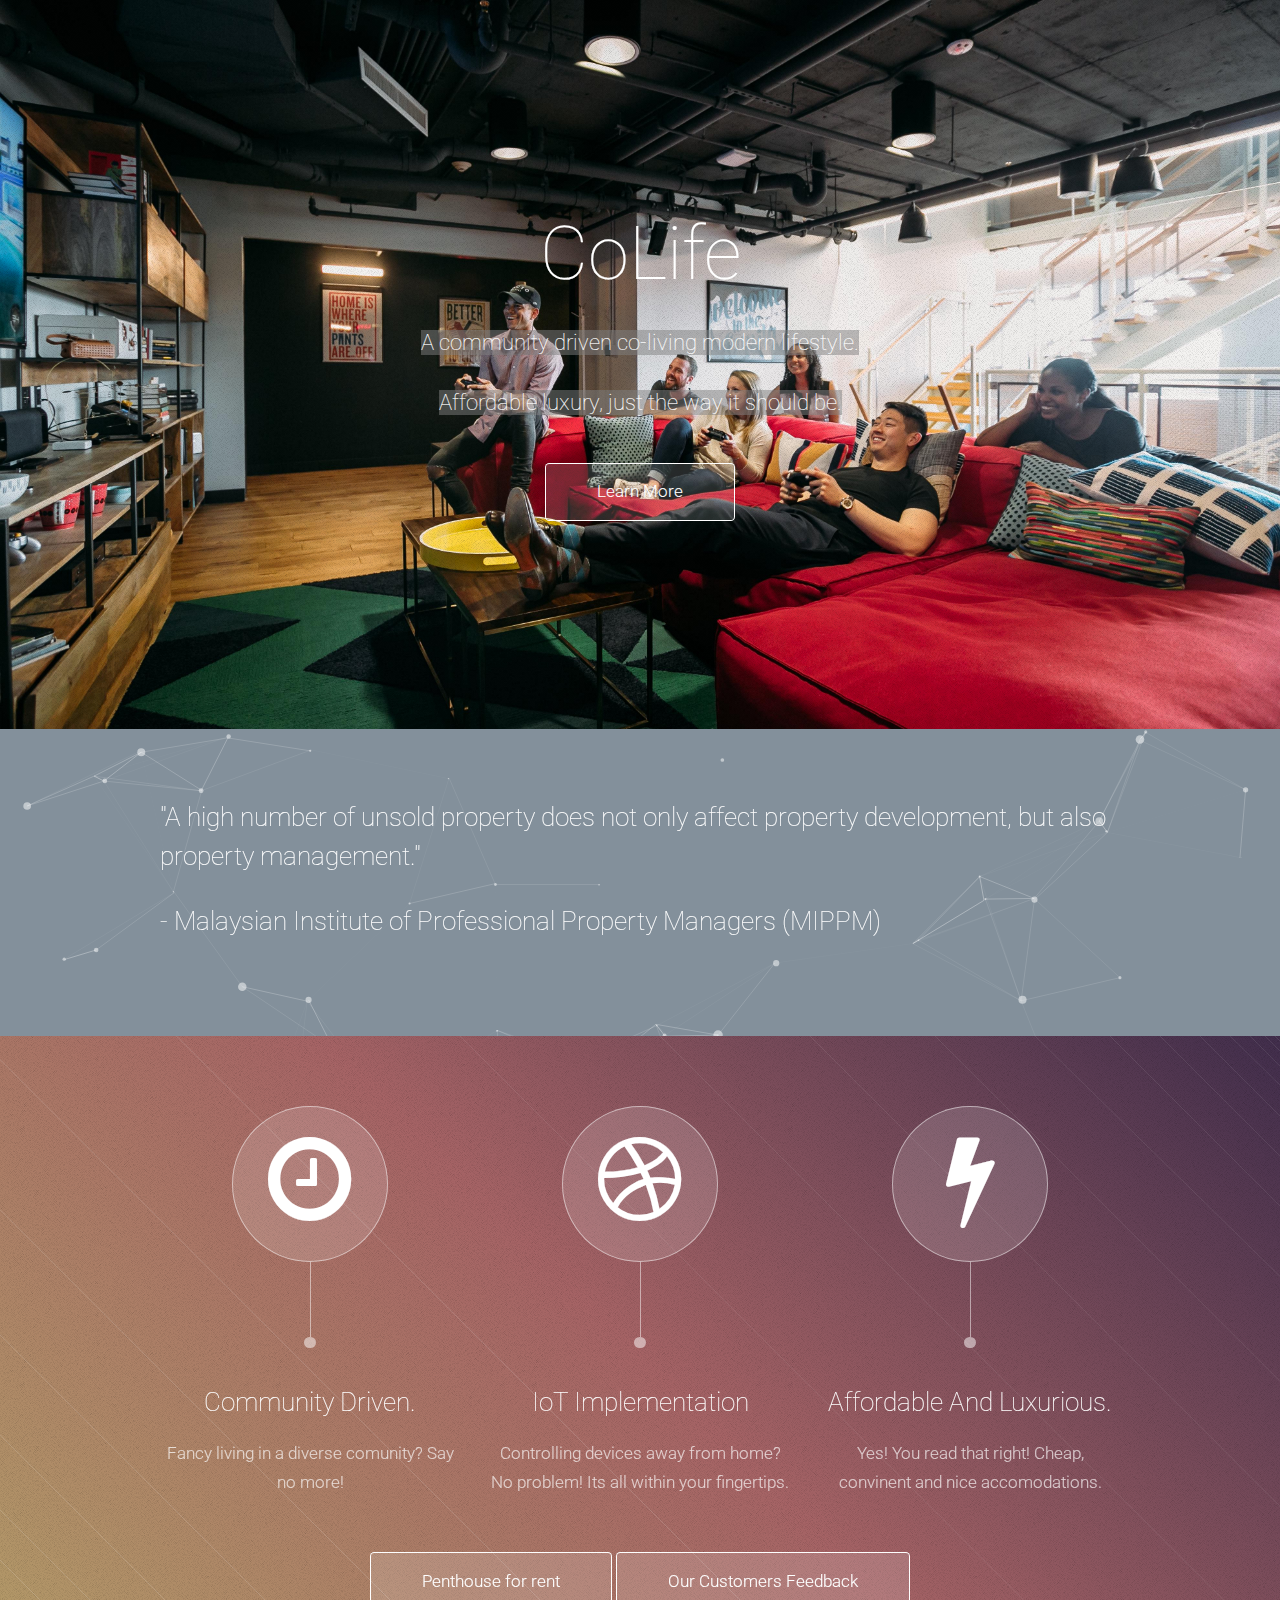
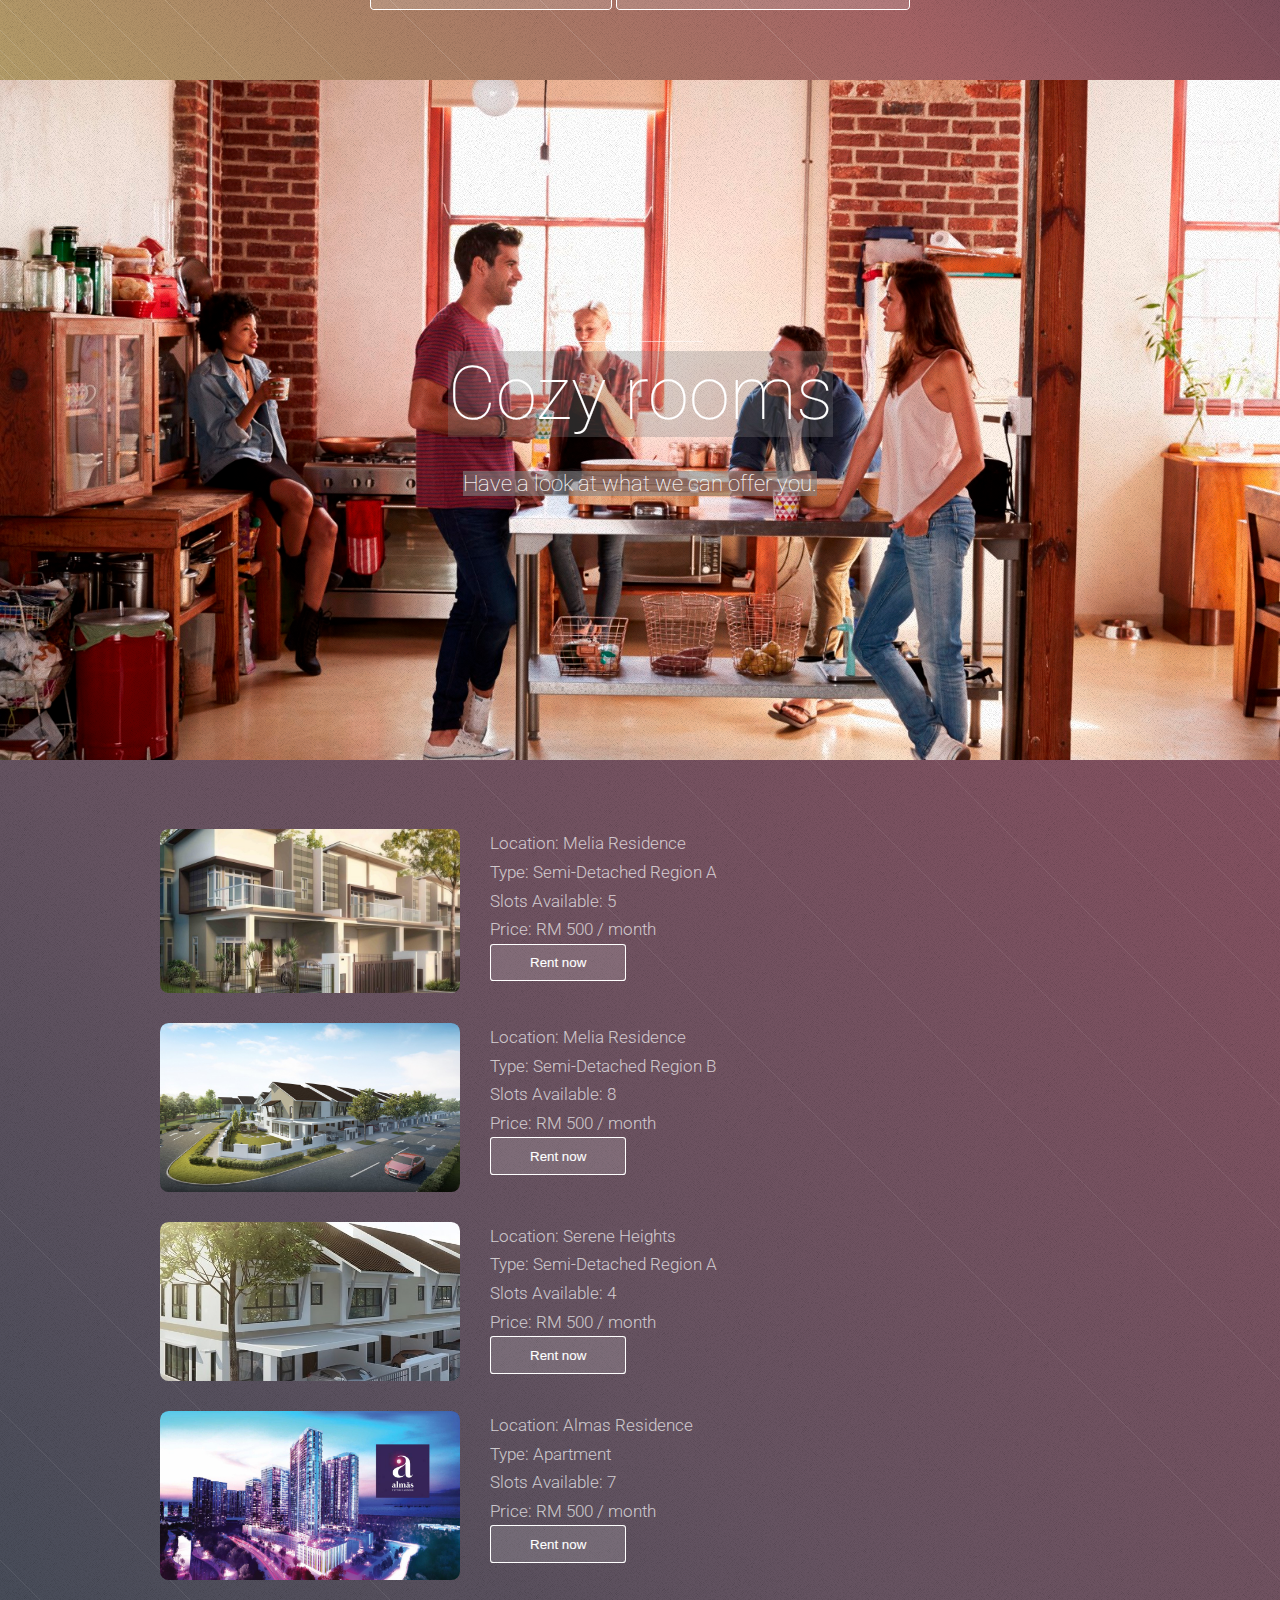
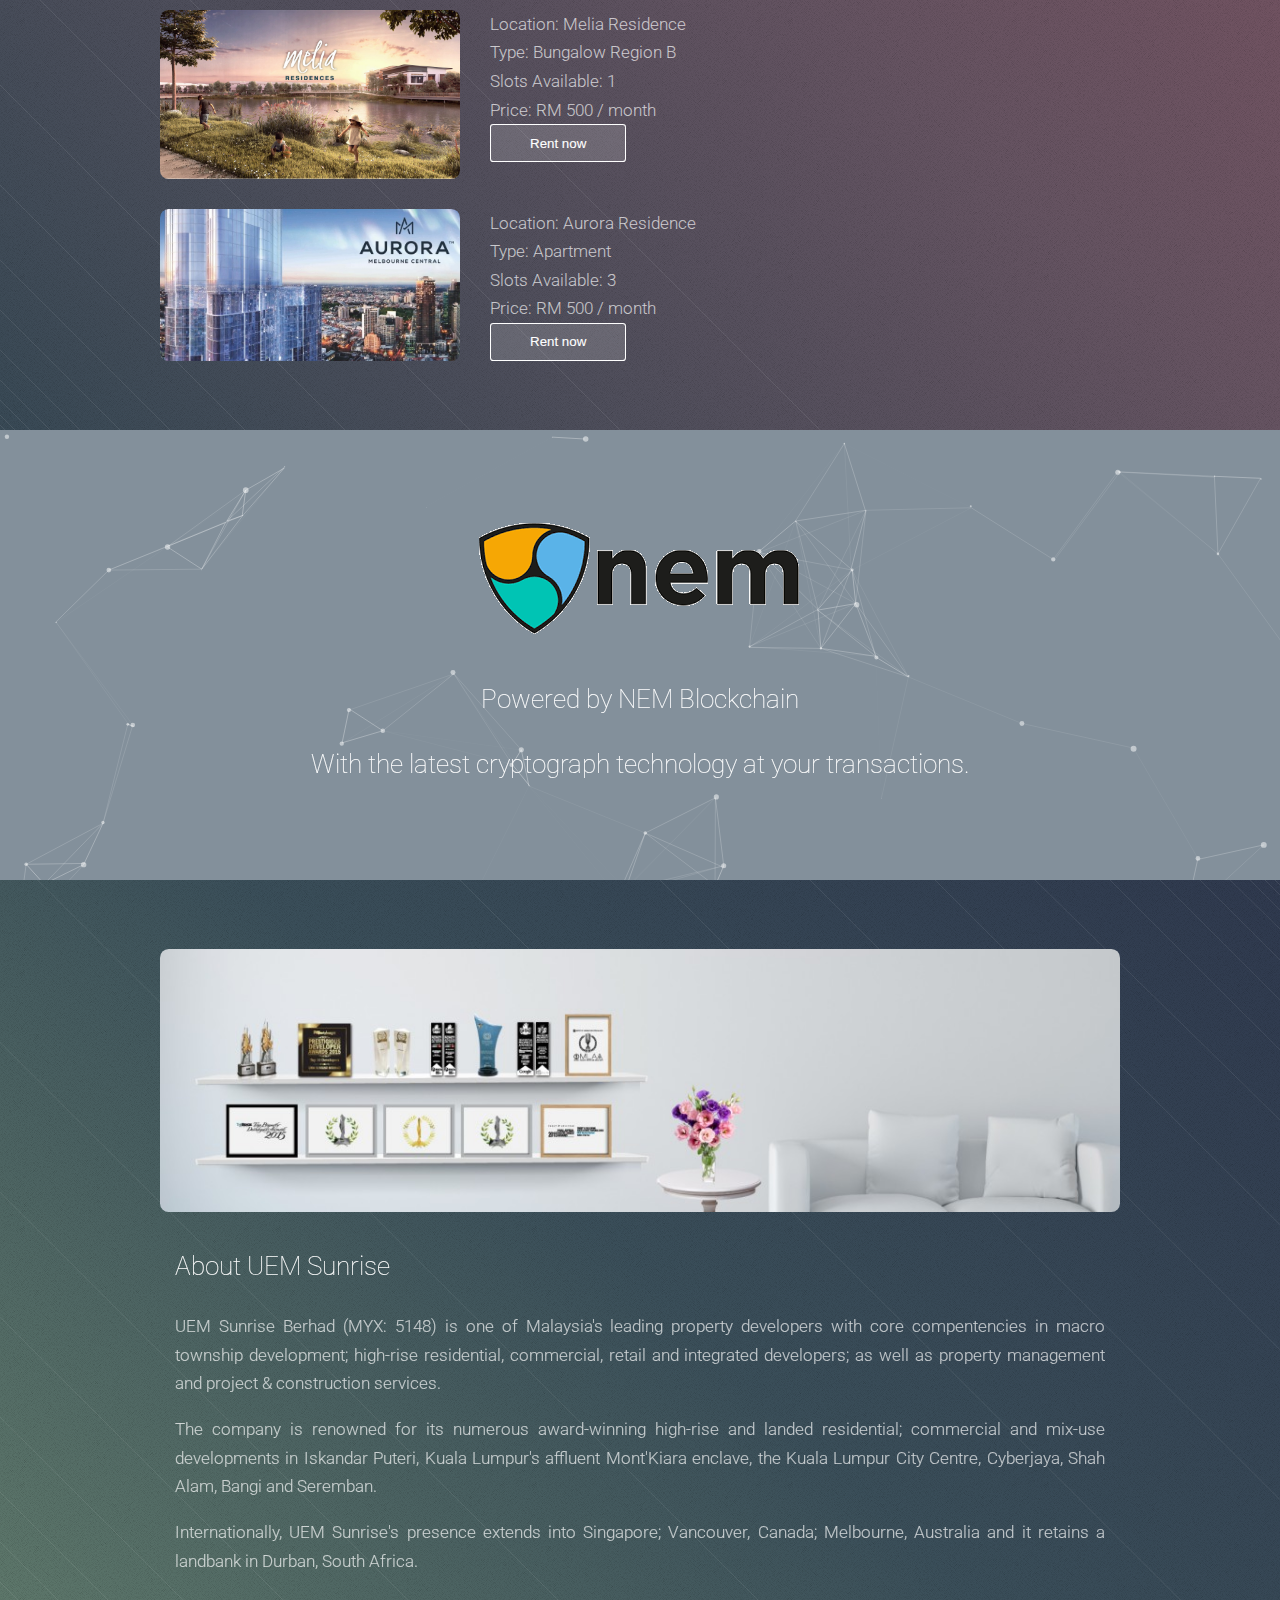
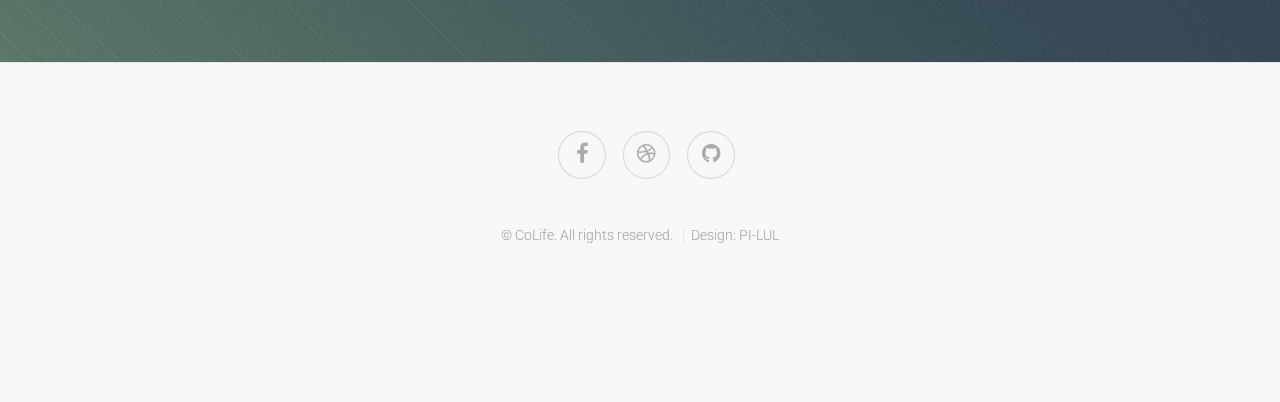
==== commit ea7a6648: "lul" ====
--- a/index.html
+++ b/index.html
@@ -108,11 +108,7 @@
                                     Price: RM 500 / month
                                 </ln>
                                 <br>
-<<<<<<< HEAD
-								<button onclick="location.href='property.html'">Rent now!</button>
-=======
 								<button onclick="location.href='property.html'">Rent now</button>
->>>>>>> 28fefb8f5f48179cf8c65d8b77cd24b53890409d
                             </div>
                             <div class="col-6"><a href="property.html" class="image fit"><img src="images/Dahlia-Type-A-1-1-1024x576.jpg" alt="" /></a></div>
                             <div class="col-6">
@@ -132,11 +128,7 @@
                                     Price: RM 500 / month
                                 </ln>
                                 <br>
-<<<<<<< HEAD
-                                <button onclick="location.href='property.html'">Rent now!</button>
-=======
-                                <button onclick="location.href='property.html'">Rent now</button>
->>>>>>> 28fefb8f5f48179cf8c65d8b77cd24b53890409d
+                                <button onclick="location.href='property.html'">Rent now</button>
                             </div>
                             <div class="col-6"><a href="property.html" class="image fit"><img src="images/Dahlia-Type-B-711x300.jpg" alt="" /></a></div>
                             <div class="col-6">
@@ -156,11 +148,7 @@
                                     Price: RM 500 / month
                                 </ln>
                                 <br>
-<<<<<<< HEAD
-                                <button onclick="location.href='property.html'">Rent now!</button>
-=======
-                                <button onclick="location.href='property.html'">Rent now</button>
->>>>>>> 28fefb8f5f48179cf8c65d8b77cd24b53890409d
+                                <button onclick="location.href='property.html'">Rent now</button>
                             </div>
                             <div class="col-6"><a href="property.html" class="image fit"><img src="images/Almas-1024x576.jpg" alt="" /></a></div>
                             <div class="col-6">
@@ -180,11 +168,7 @@
                                     Price: RM 500 / month
                                 </ln>
                                 <br>
-<<<<<<< HEAD
-                                <button onclick="location.href='property.html'">Rent now!</button>
-=======
-                                <button onclick="location.href='property.html'">Rent now</button>
->>>>>>> 28fefb8f5f48179cf8c65d8b77cd24b53890409d
+                                <button onclick="location.href='property.html'">Rent now</button>
                             </div>
                             <div class="col-6"><a href="property.html" class="image fit"><img src="images/Melia.jpg" alt="" /></a></div>
                             <div class="col-6">
@@ -204,11 +188,7 @@
                                     Price: RM 500 / month
                                 </ln>
                                 <br>
-<<<<<<< HEAD
-                                <button onclick="location.href='property.html'">Rent now!</button>
-=======
-                                <button onclick="location.href='property.html'">Rent now</button>
->>>>>>> 28fefb8f5f48179cf8c65d8b77cd24b53890409d
+                                <button onclick="location.href='property.html'">Rent now</button>
                             </div>
                             <div class="col-6"><a href="property.html" class="image fit"><img src="images/Banner_Aurora_Facade-To-Gardens-970x400.jpg" alt="" /></a></div>
                             <div class="col-6">
@@ -228,11 +208,7 @@
                                     Price: RM 500 / month
                                 </ln>
                                 <br>
-<<<<<<< HEAD
-                                <button onclick="location.href='property.html'">Rent now!</button>
-=======
-                                <button onclick="location.href='property.html'">Rent now</button>
->>>>>>> 28fefb8f5f48179cf8c65d8b77cd24b53890409d
+                                <button onclick="location.href='property.html'">Rent now</button>
                             </div>
                         </div>
                     </div>
--- a/assets/css/main.css
+++ b/assets/css/main.css
@@ -2228,11 +2228,11 @@
 	}
 
 	#body header h1 span{
-		background-color: rgba(128, 128, 128, 0.4);
+		background-color: rgba(128, 128, 128, 0.3);
 	}
 
 	#body header p span{
-		background-color: rgba(128, 128, 128, 0.4);
+		background-color: rgba(128, 128, 128, 0.6);
 	}
 
 	#body header p {
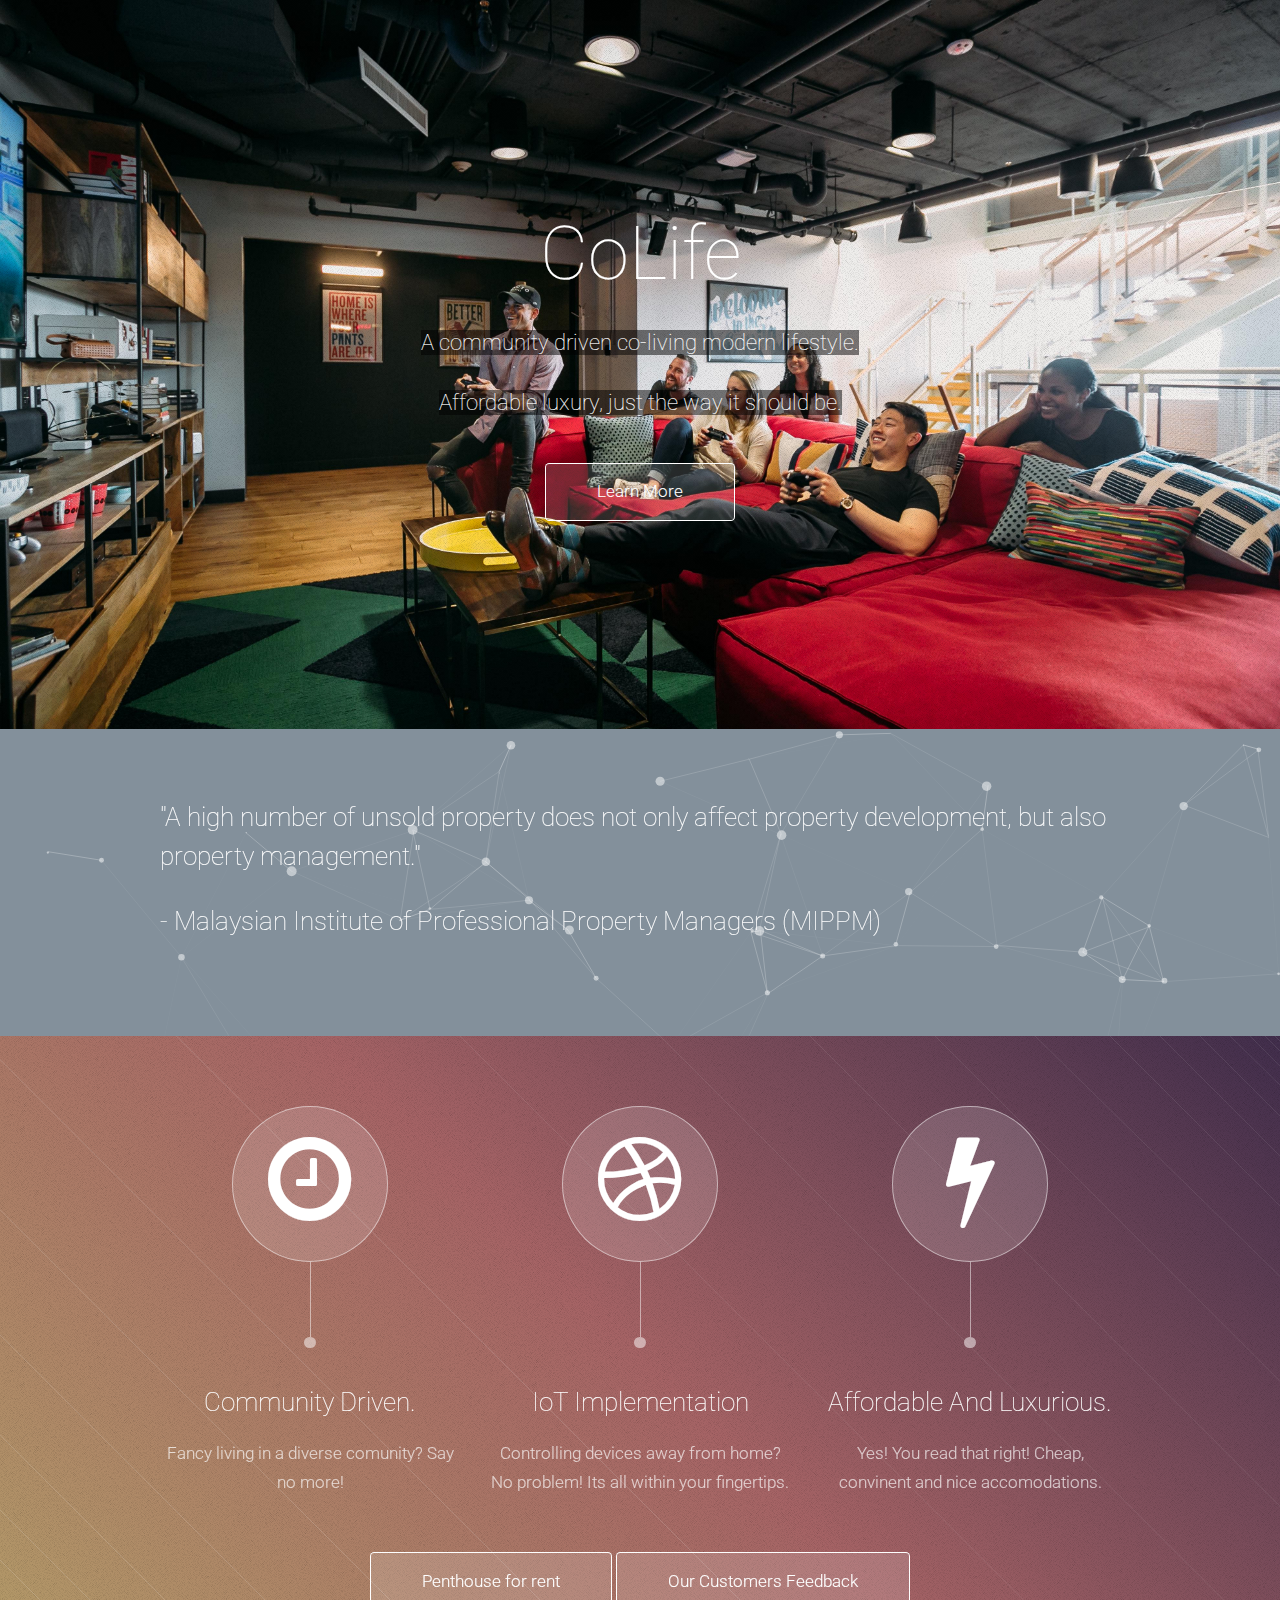
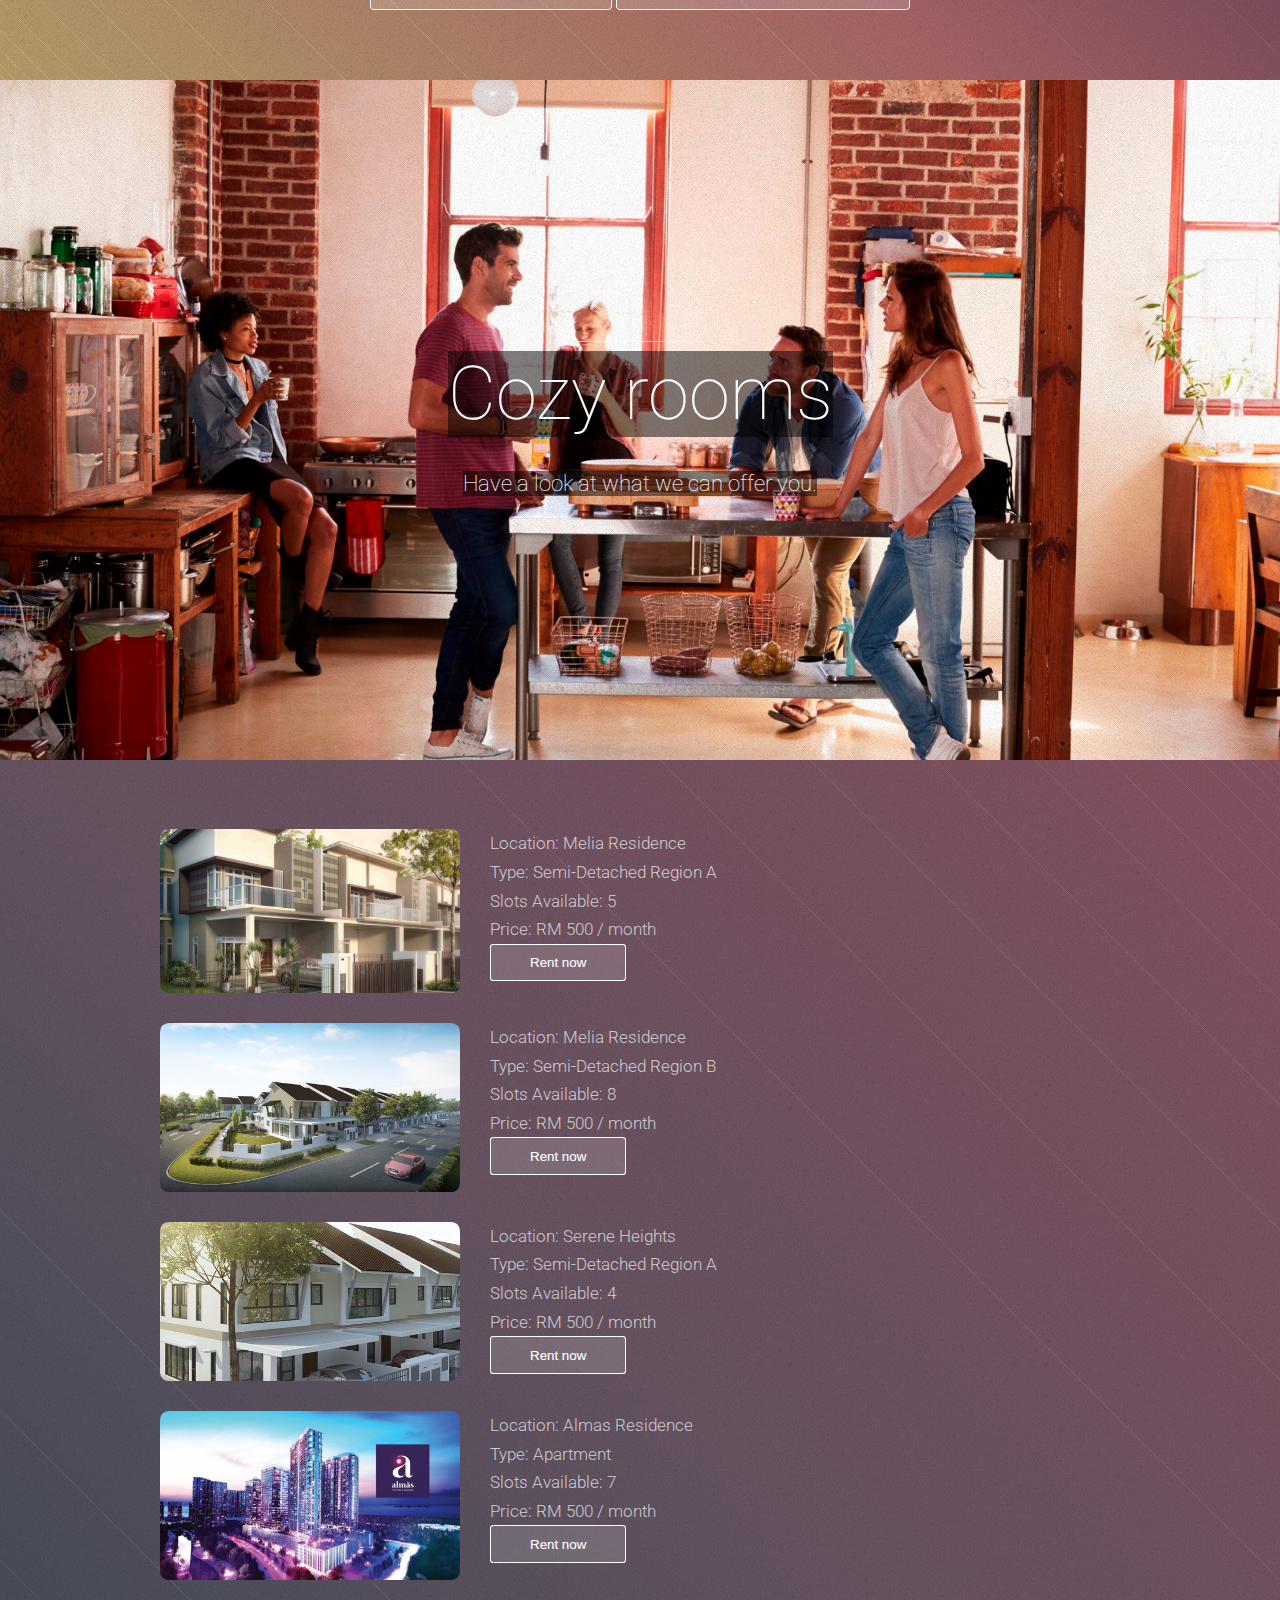
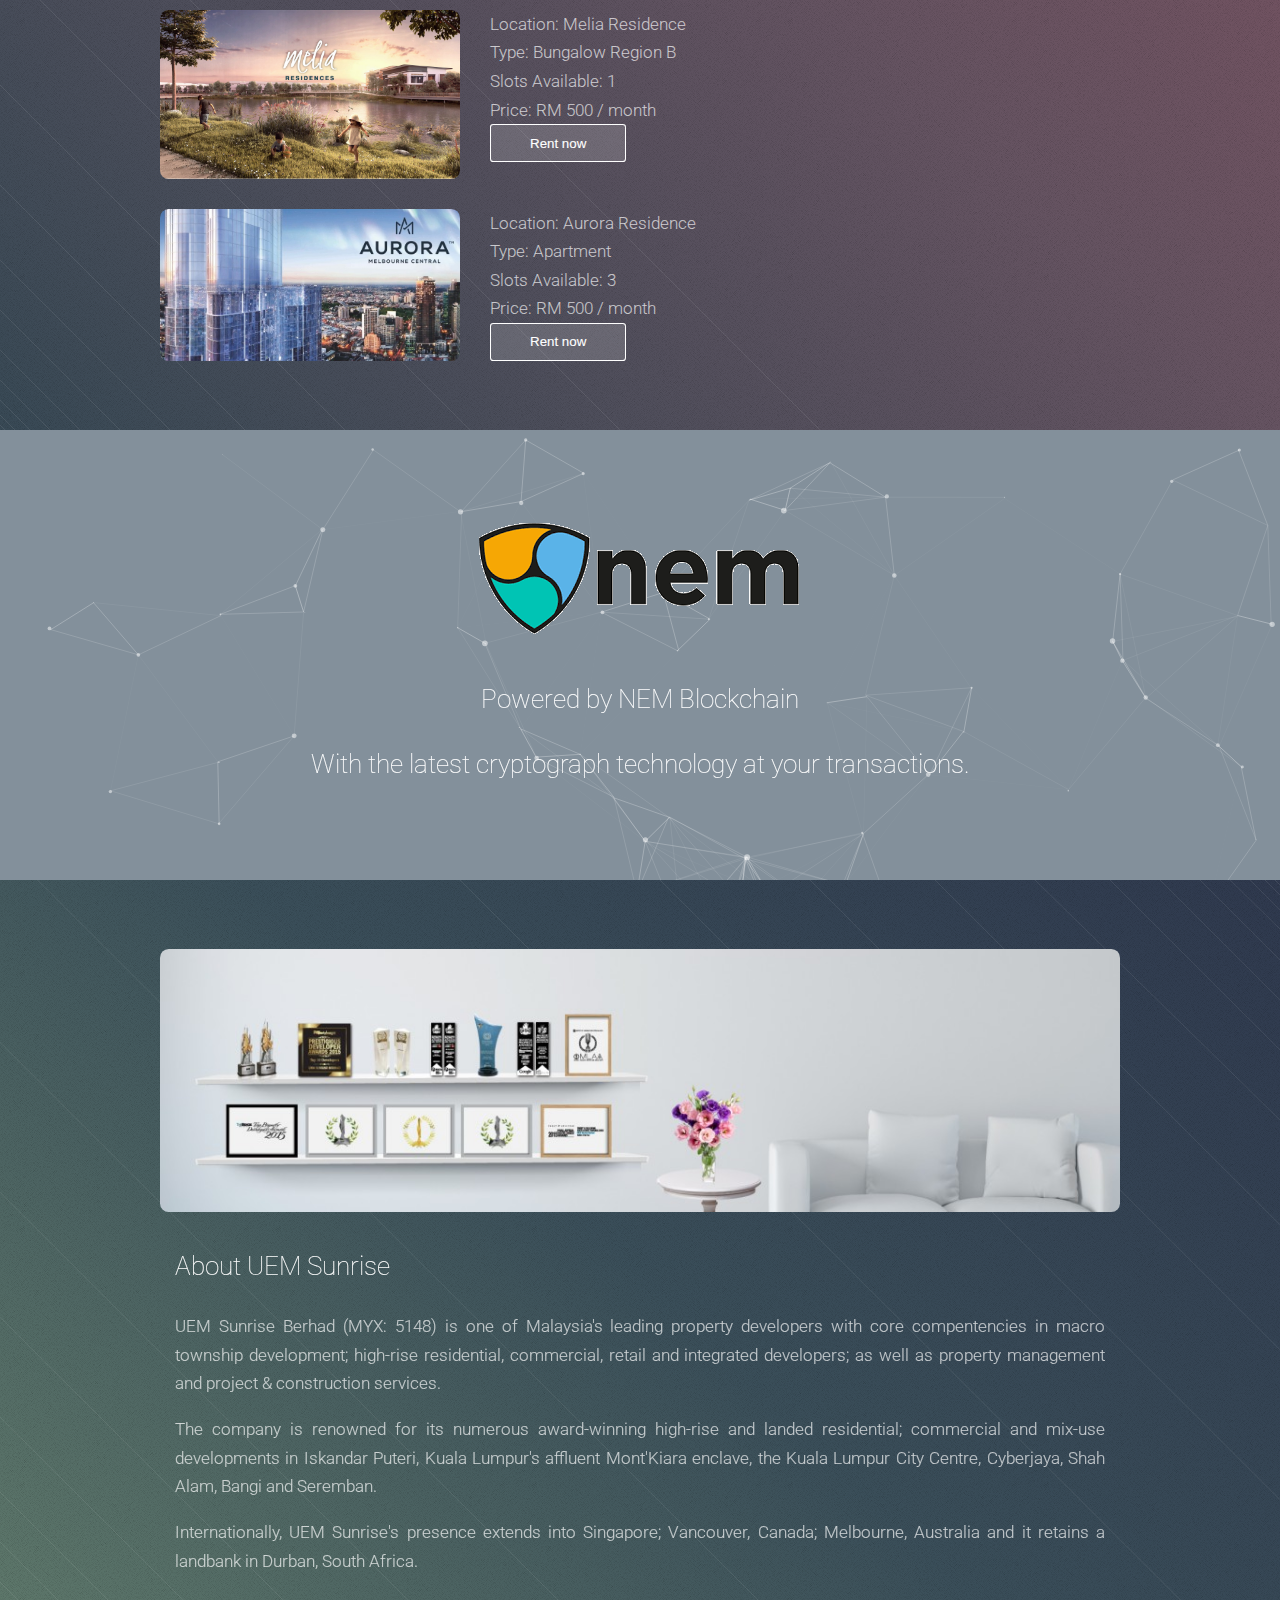
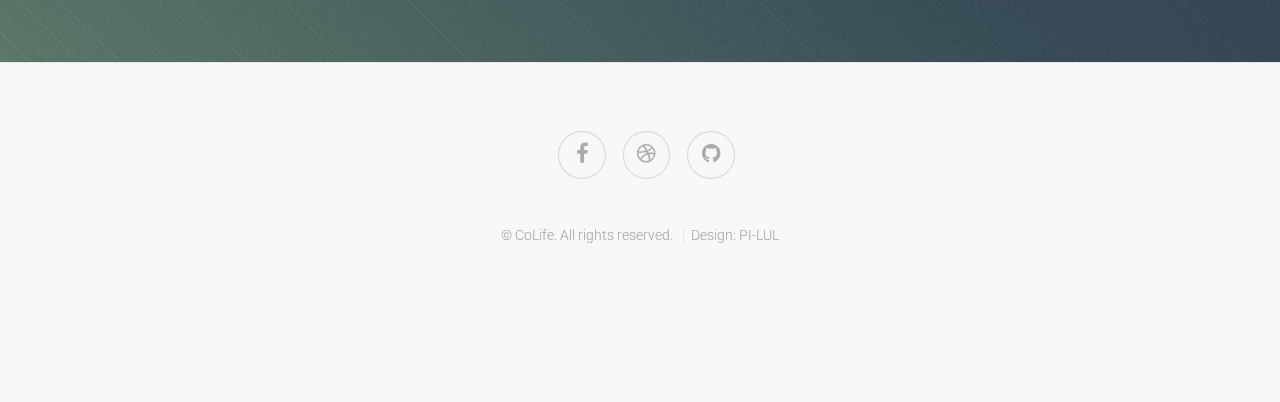
==== commit b54e1a27: "lul" ====
--- a/index.html
+++ b/index.html
@@ -17,7 +17,7 @@
     <!-- Header -->
     <section id="header" class="dark">
         <header>
-            <h1>CoLife</h1>
+            <h1>    CoLife</h1>
             <p><span>A community driven co-living modern lifestyle.</span></p>
             <p><span>Affordable luxury, just the way it should be.</span></p>
         </header>
--- a/assets/css/main.css
+++ b/assets/css/main.css
@@ -2187,11 +2187,11 @@
 		}
 
 		#header header h1 span{
-			background-color: rgba(128, 128, 128, 0.5);
+			background-color: rgba(0, 0, 0, 0.5);
 		}
 
 		#header header p span{
-			background-color: rgba(128, 128, 128, 0.5);
+			background-color: rgba(0, 0, 0, 0.5);
 		}
 
 		#header header p {
@@ -2228,11 +2228,11 @@
 	}
 
 	#body header h1 span{
-		background-color: rgba(128, 128, 128, 0.3);
+		background-color: rgba(0, 0, 0, 0.5);
 	}
 
 	#body header p span{
-		background-color: rgba(128, 128, 128, 0.6);
+		background-color: rgba(0, 0, 0, 0.5);
 	}
 
 	#body header p {
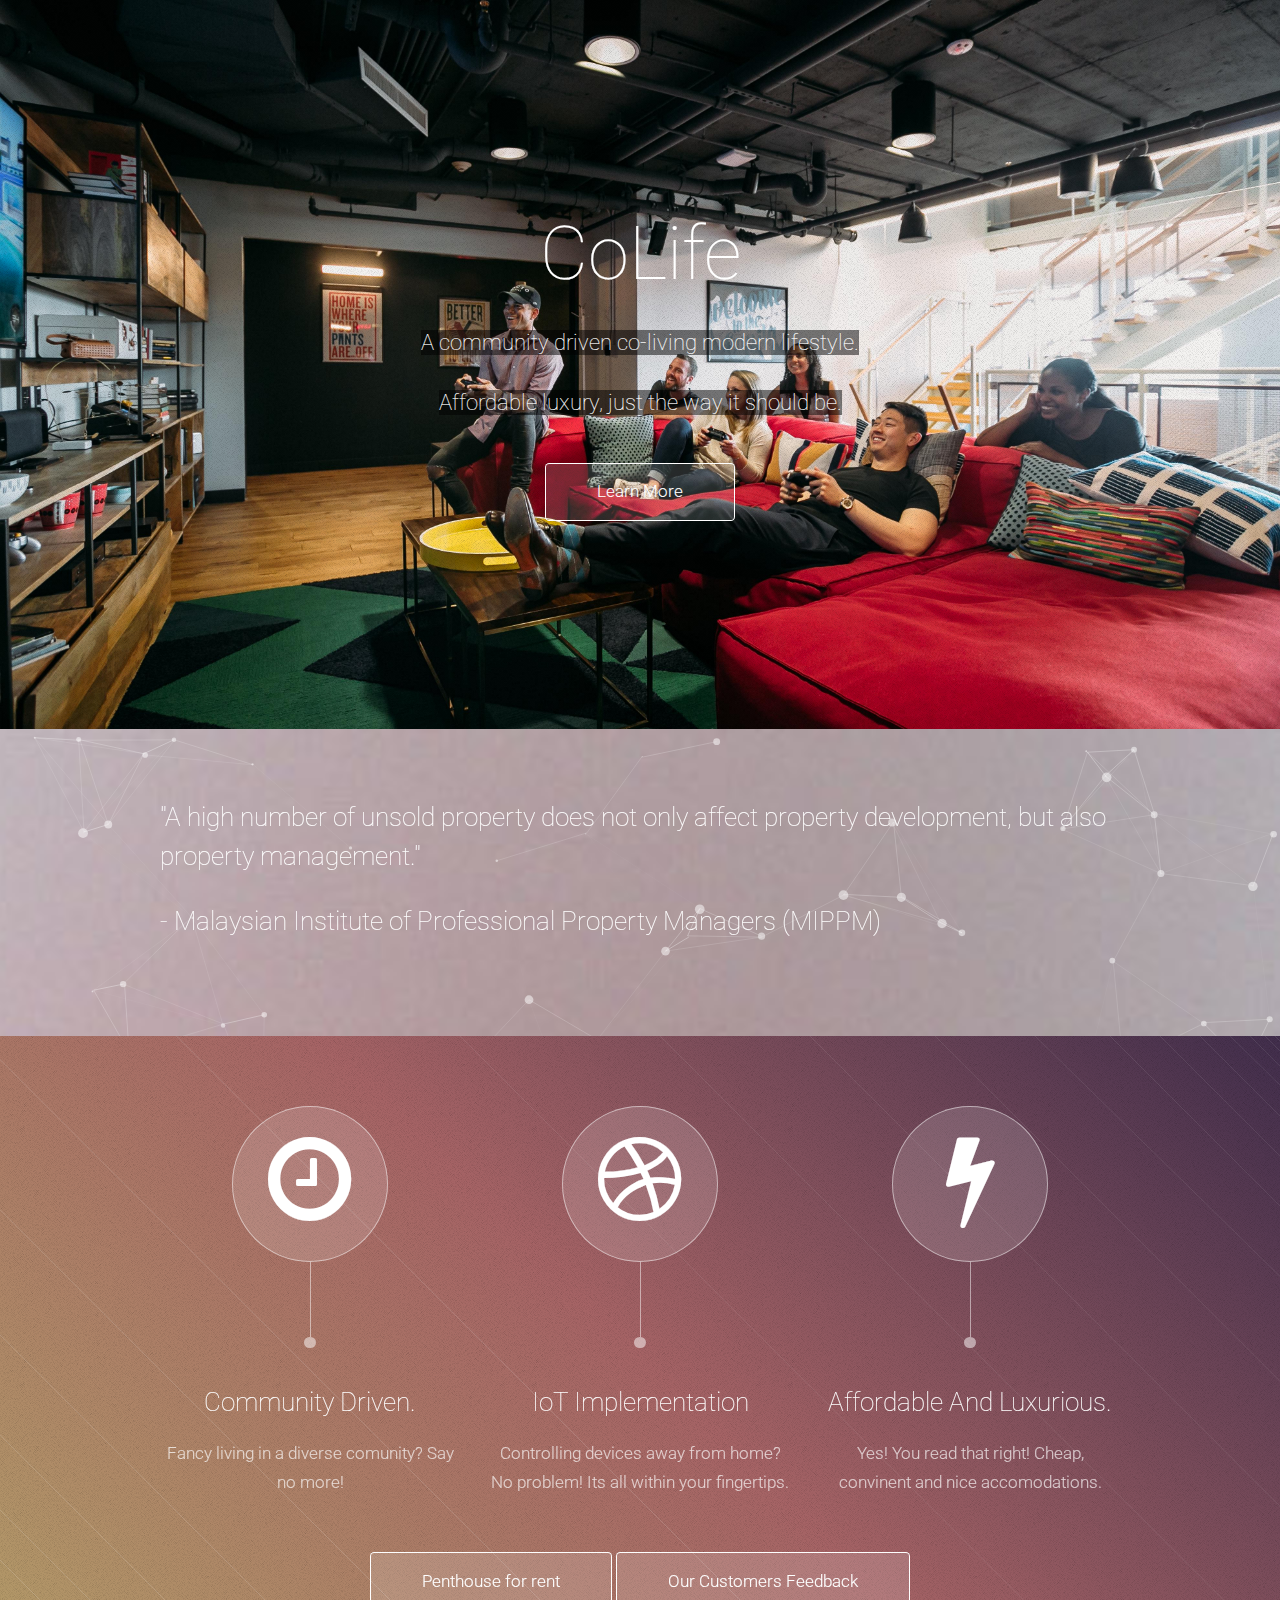
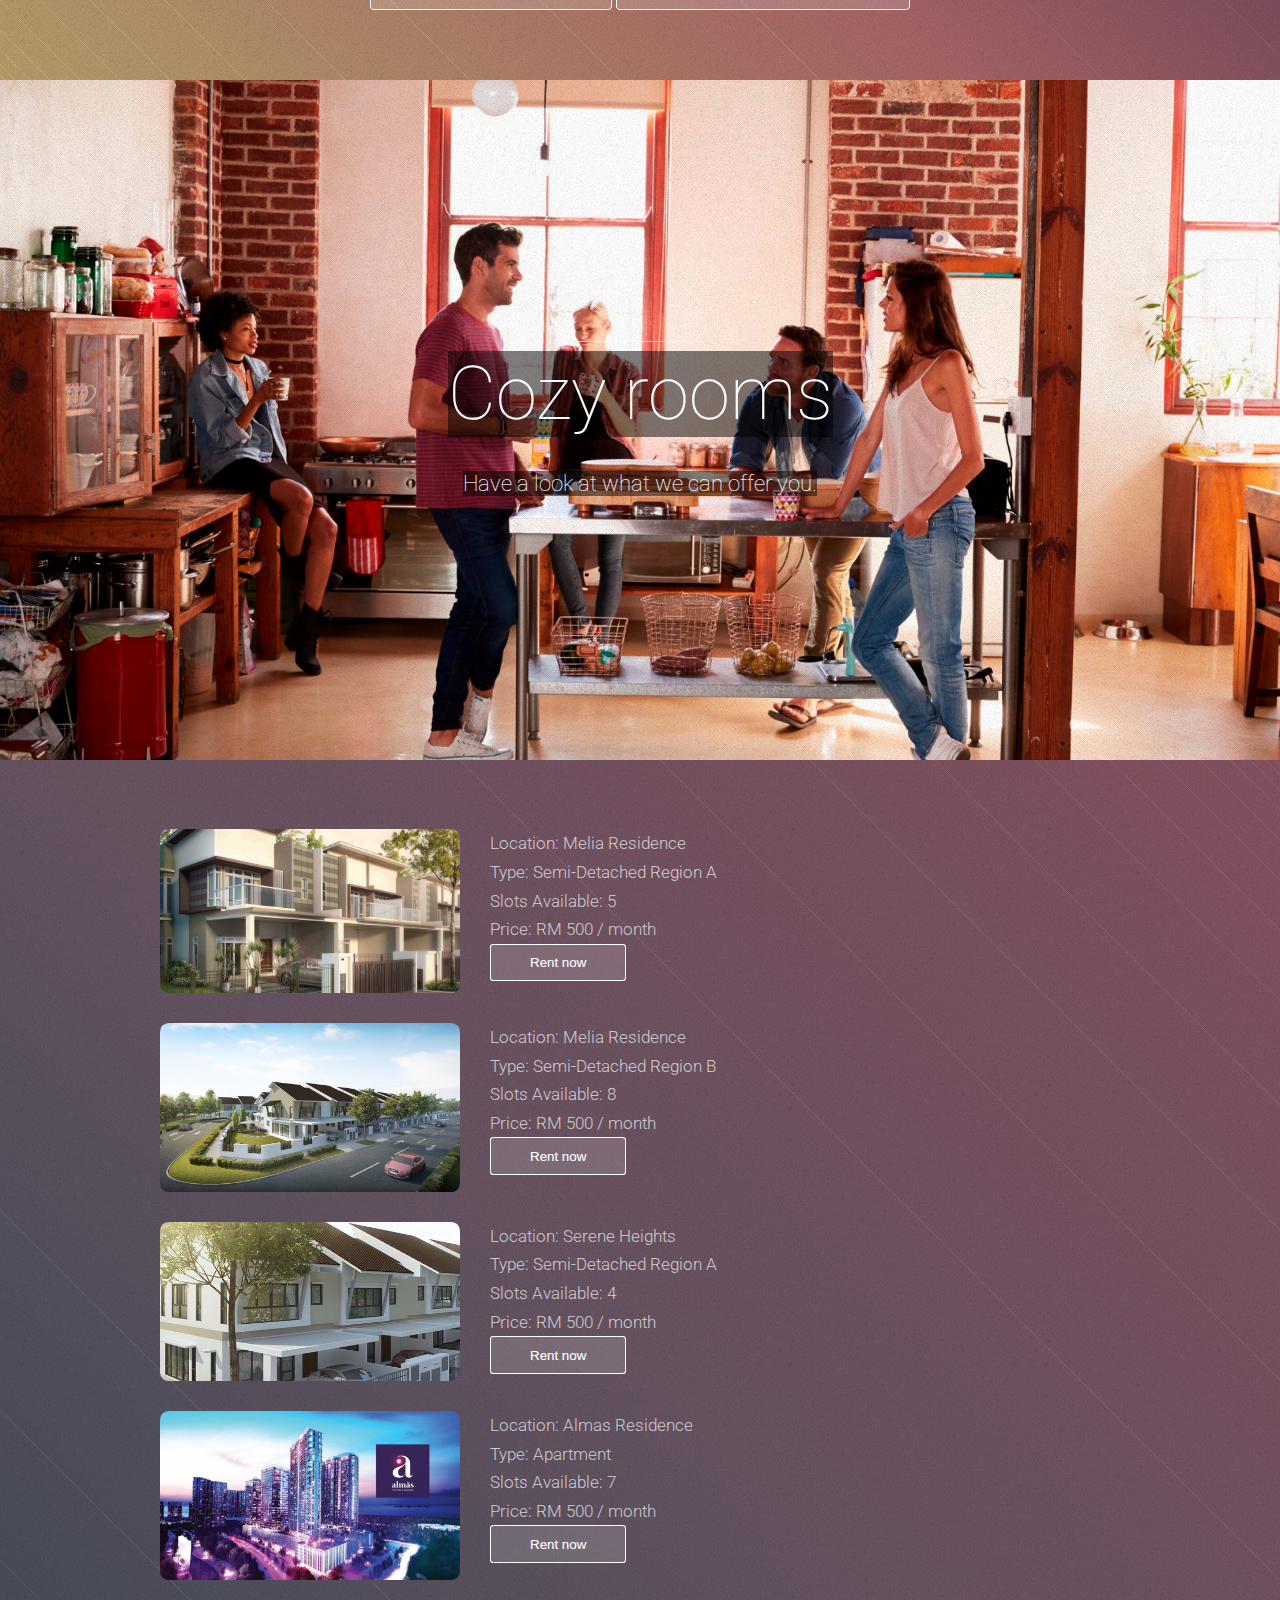
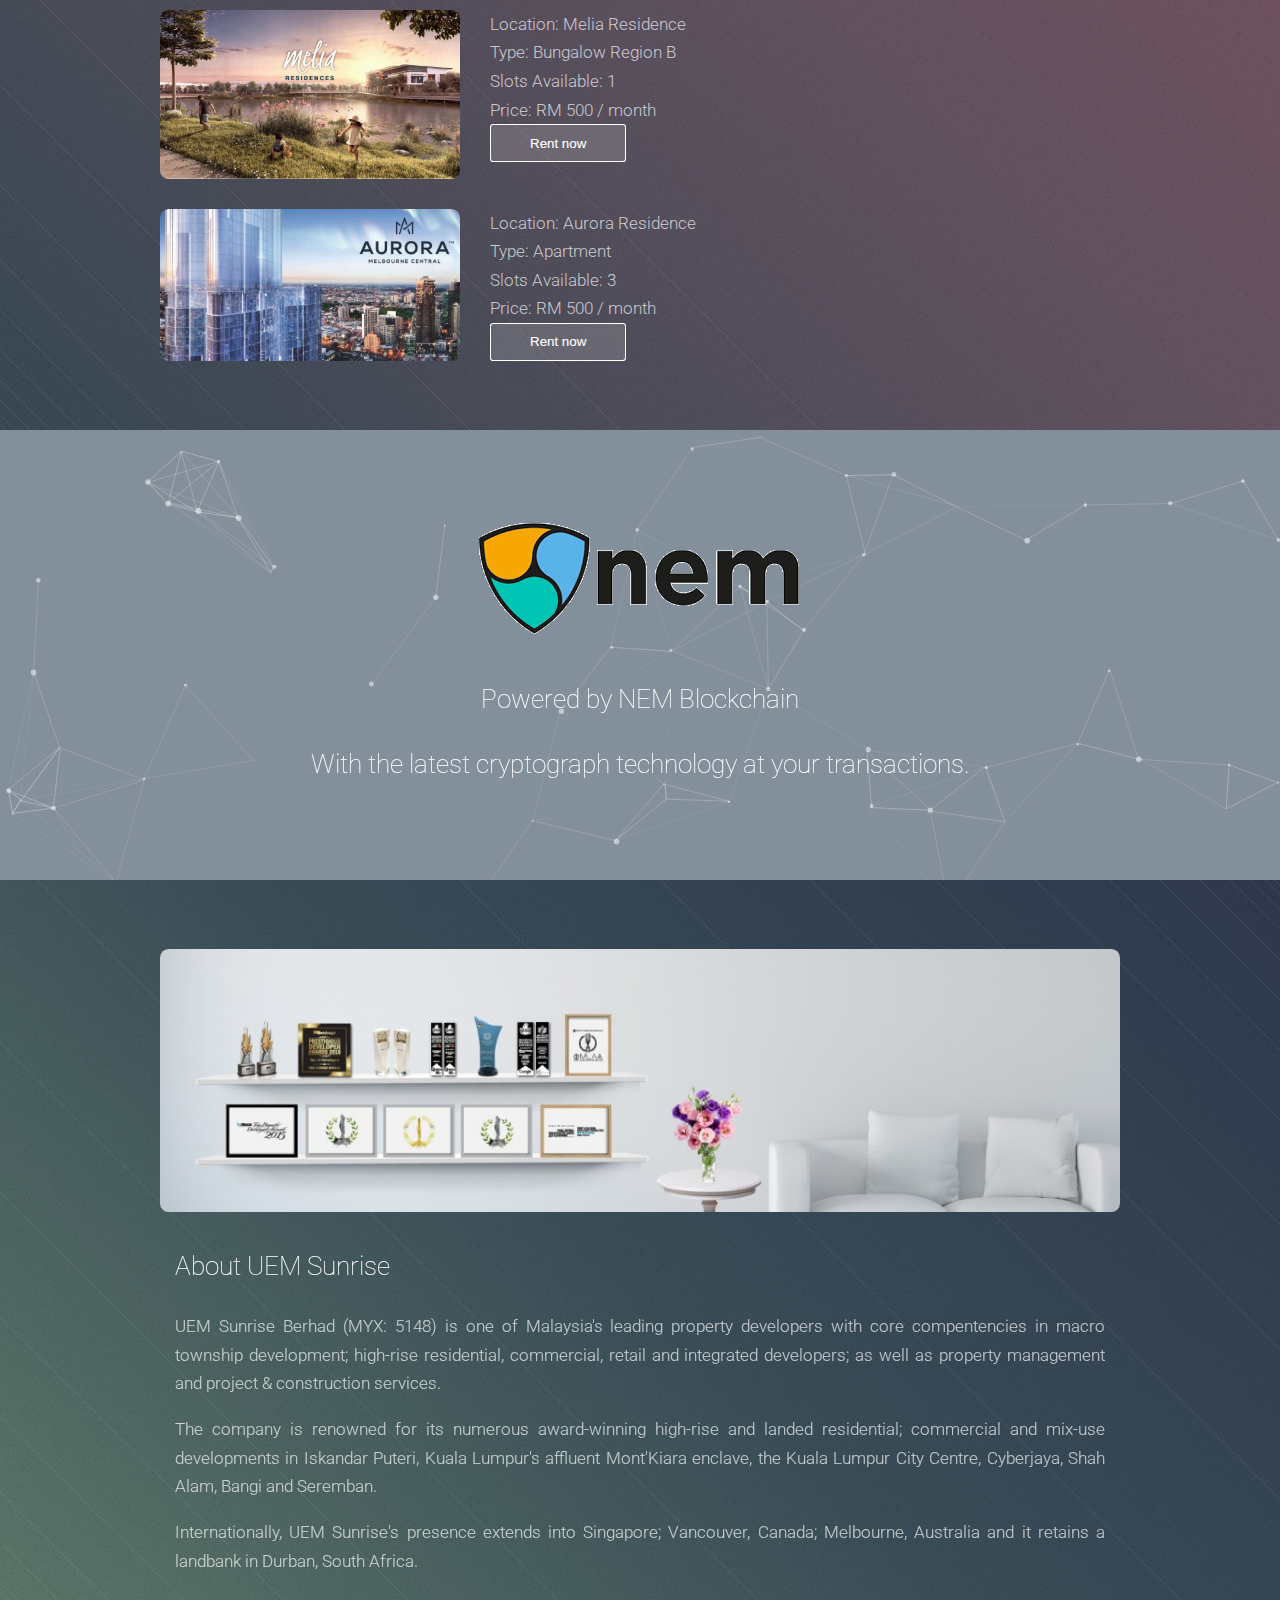
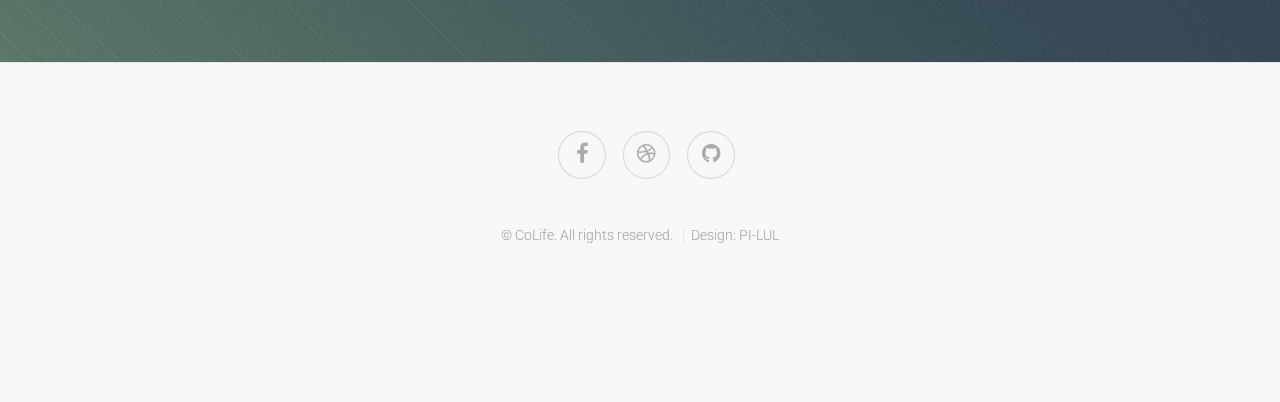
==== commit 182c3103: "lul" ====
--- a/index.html
+++ b/index.html
@@ -29,7 +29,7 @@
     <section id="first" class="main">
         <div class="content">
             <div id="particles-js"></div> 
-            <div class="container">
+            <div class="dark container">
                 <h3 style="color:white" >"A high number of unsold property does not only affect property development, but also property management."</h3>
                 <h3 style="color:white" >- Malaysian Institute of Professional Property Managers (MIPPM)</h3>
             </div>
--- a/assets/css/main.css
+++ b/assets/css/main.css
@@ -2327,8 +2327,7 @@
 	top: 0;
 	height:100%;
   	width: 100%;
-  	background-color: rgb(131, 144, 155);
-  	background-image: url("");
+  	background-image: url("../../images/pic03.jpg");
   	background-repeat: no-repeat;
   	background-size: cover;
   	background-position: 50% 50%;
